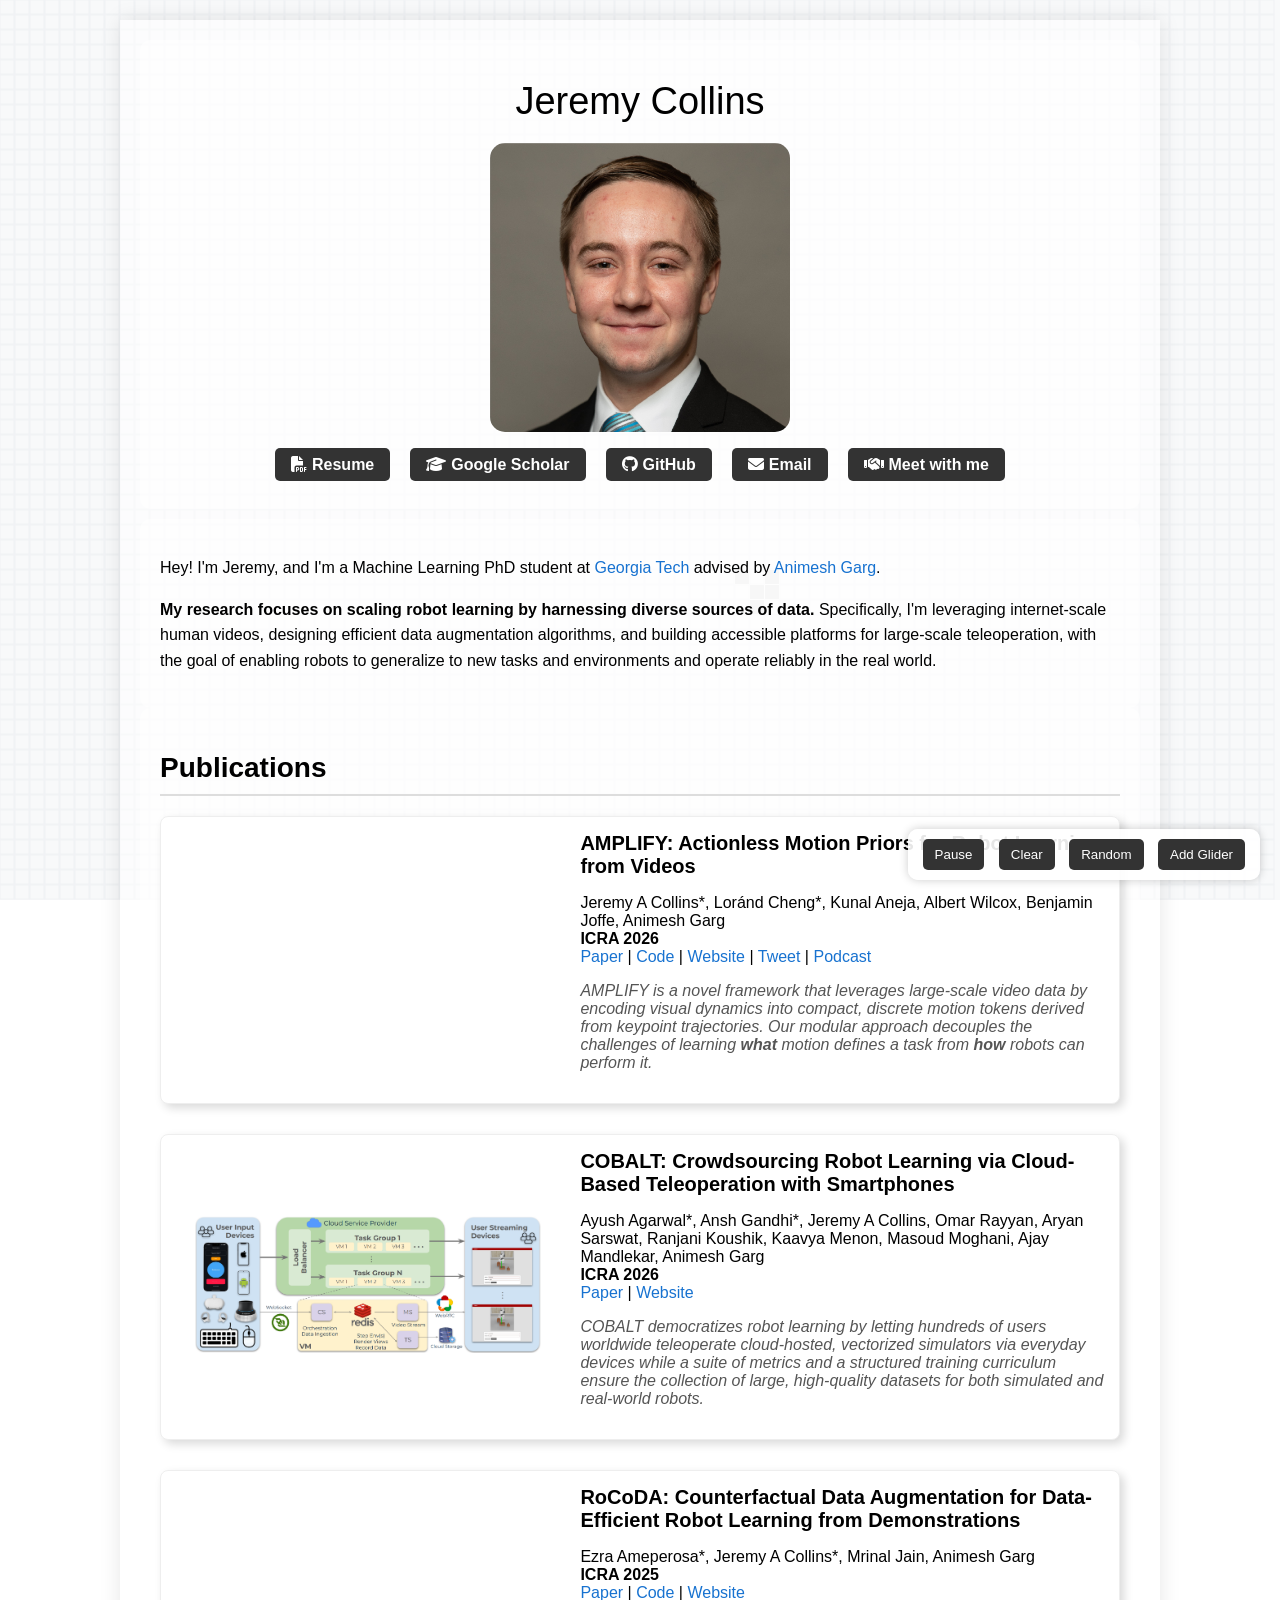
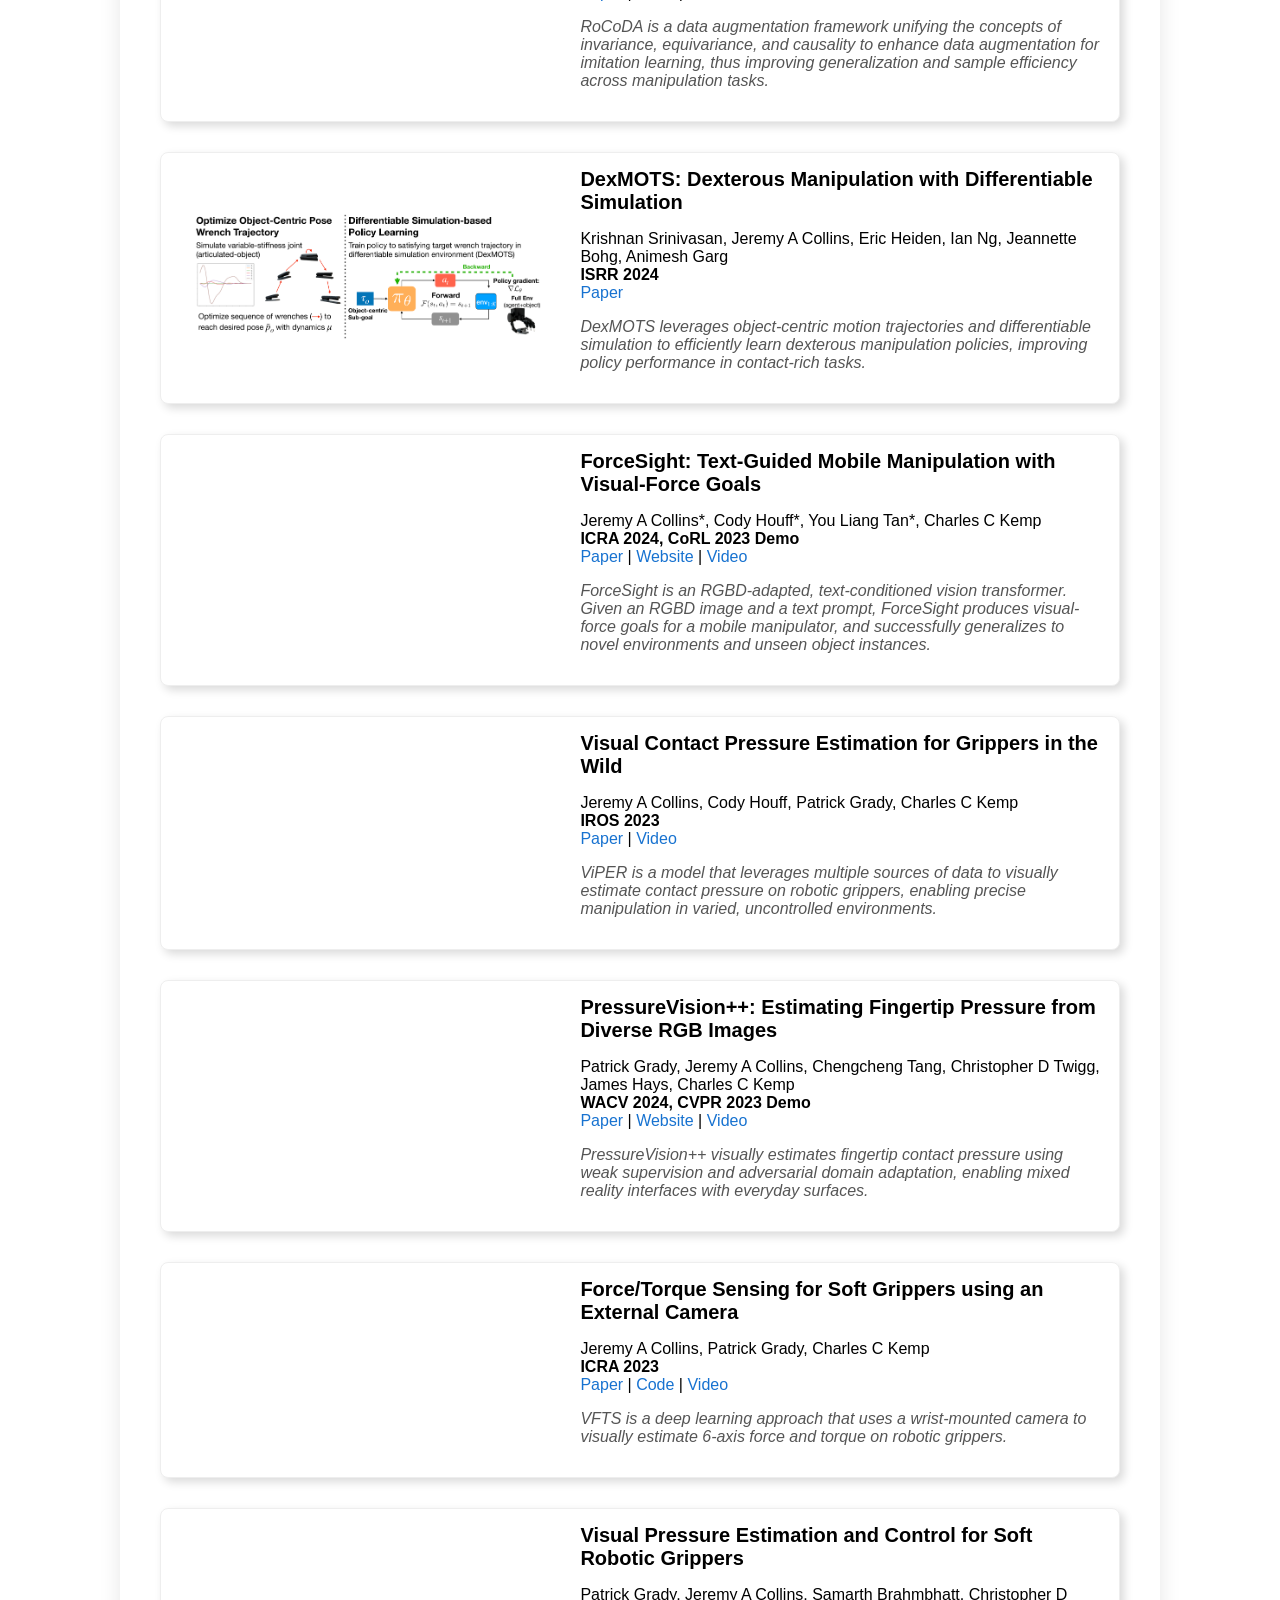
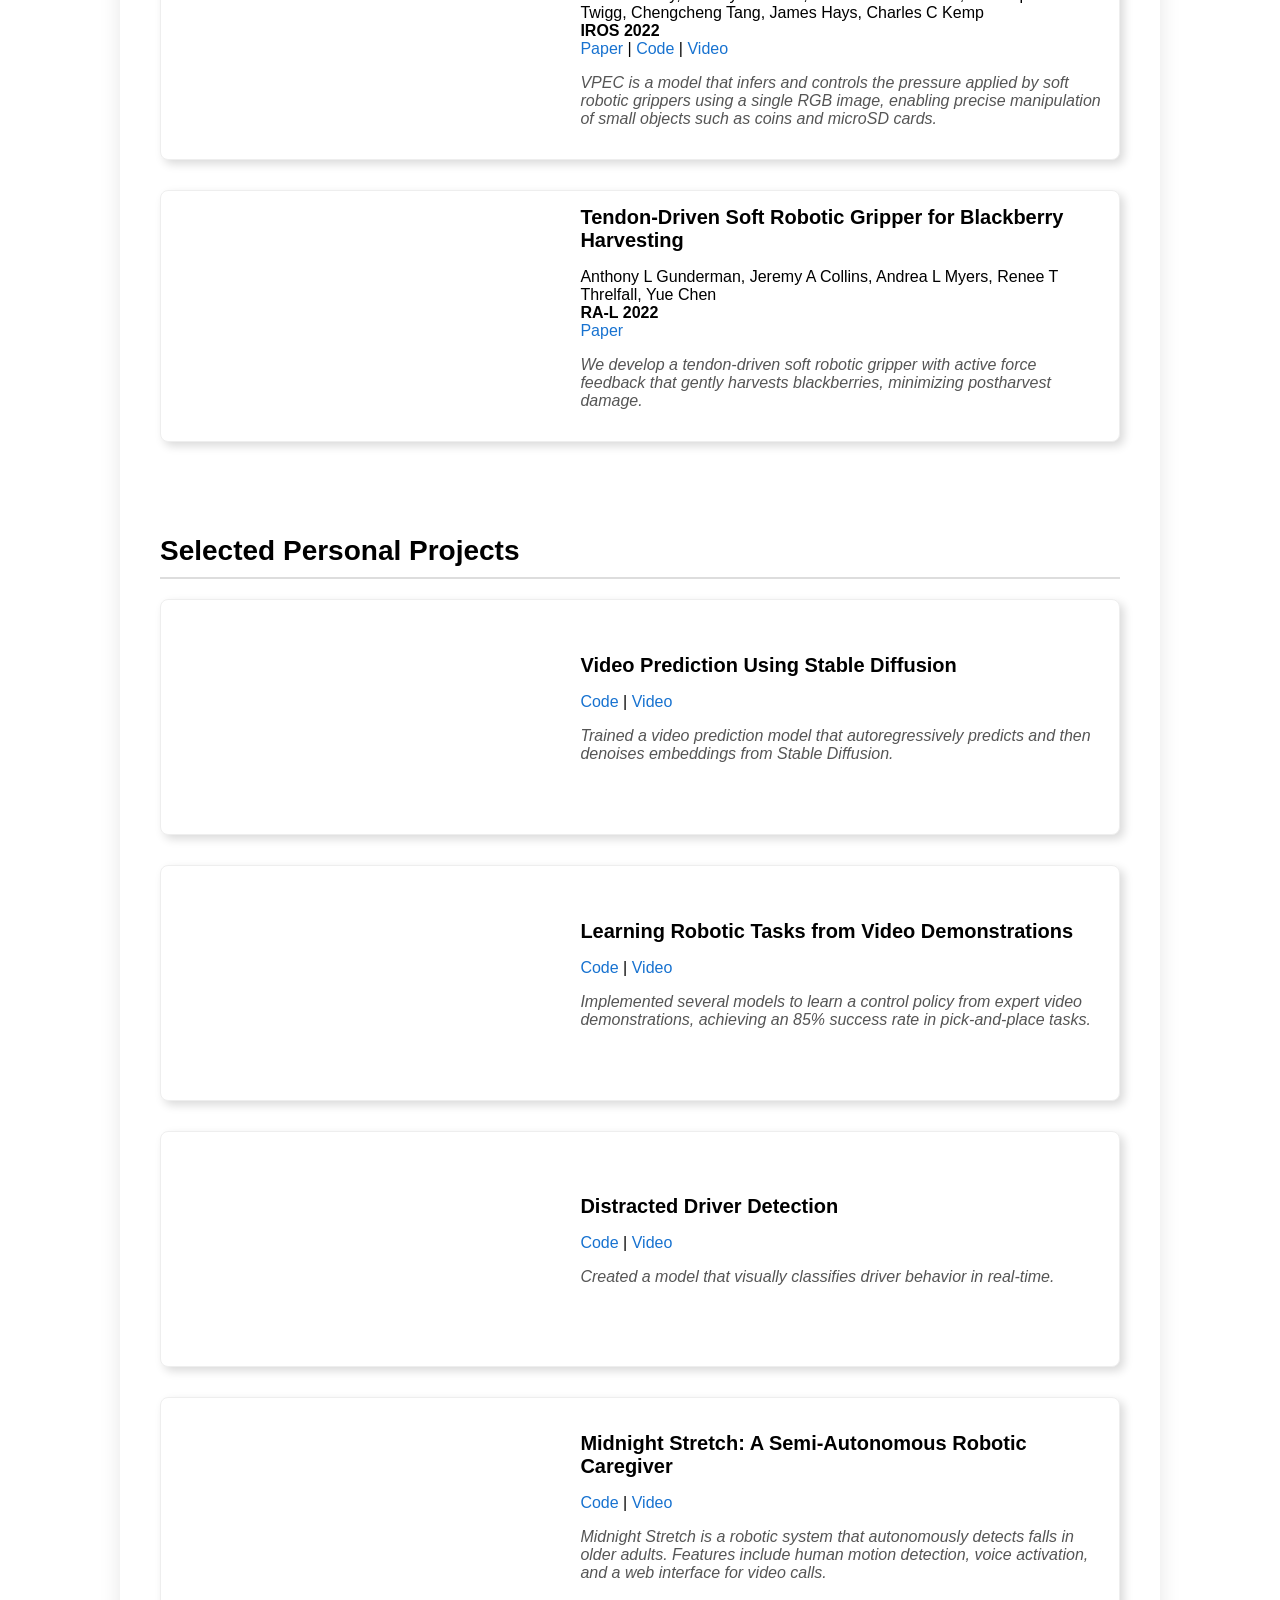
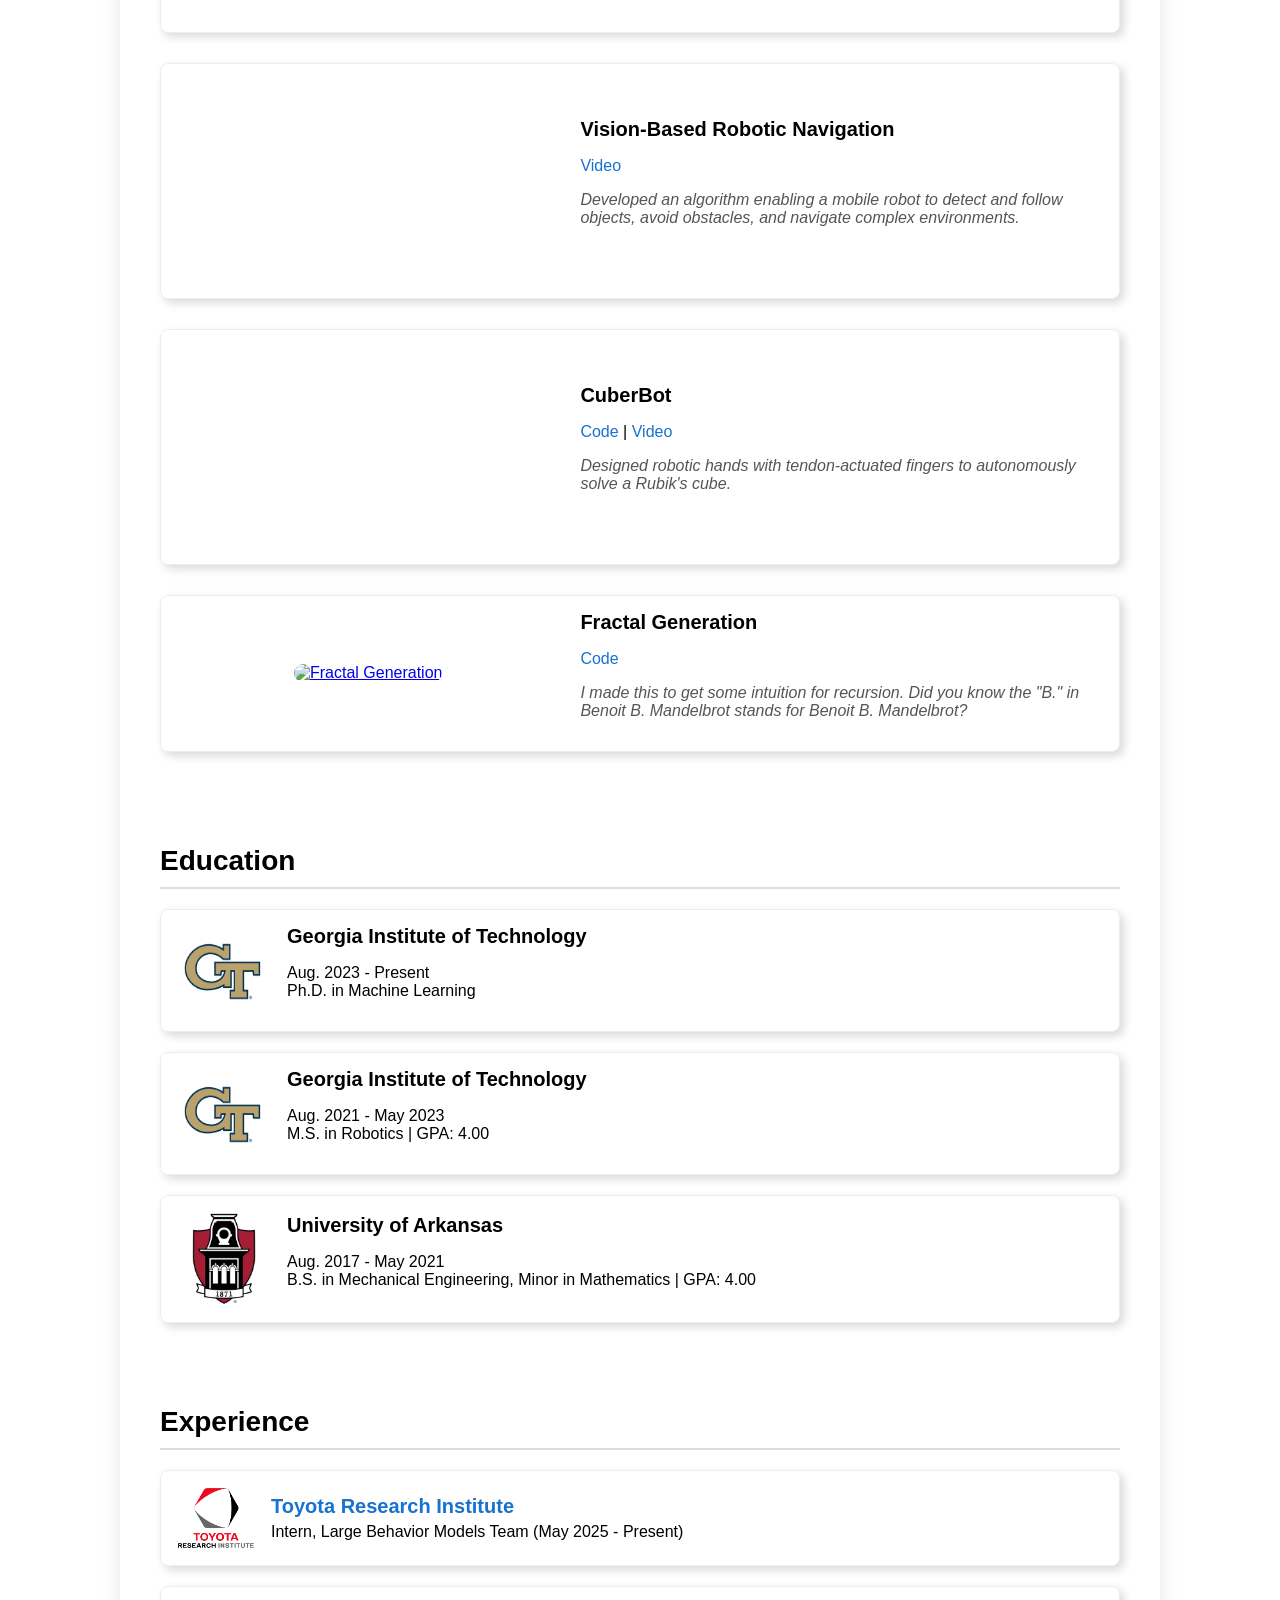
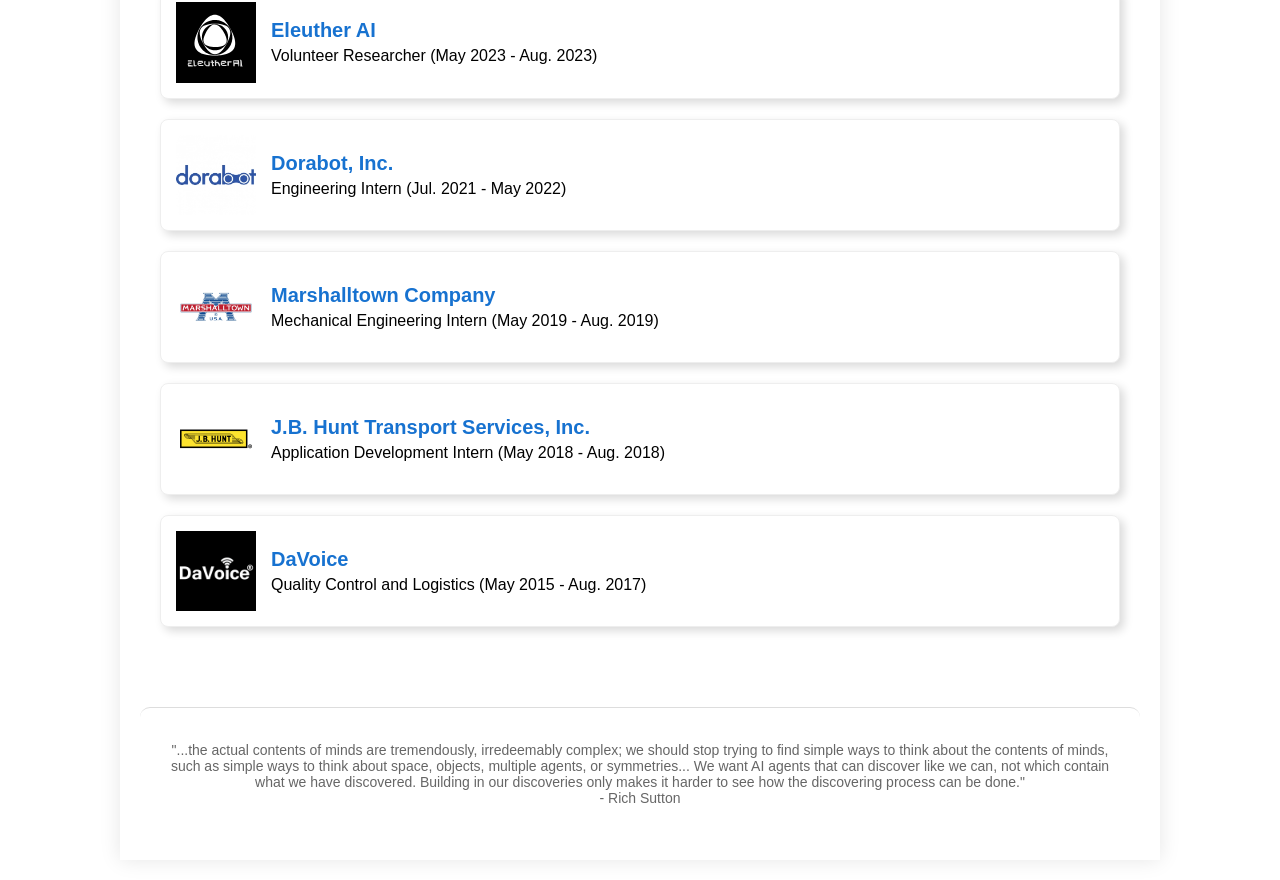
==== index.html @ eb76f3cf "update amplify and cobalt icra 2026 acceptance" ====
<!DOCTYPE html>
<html lang="en">
<head>
  <meta charset="UTF-8">
  <link rel="shortcut icon" href="images/icon.png">
  <title>Jeremy Collins</title>
  <meta name="viewport" content="width=device-width, initial-scale=1">
  <!-- Font Awesome for icons -->
  <link rel="stylesheet" href="https://cdnjs.cloudflare.com/ajax/libs/font-awesome/6.2.0/css/all.min.css" />
  <style>
    /* Global Styles */
    body {
      margin: 0;
      padding: 0;
      position: relative;
      font-family: 'Titillium Web', Verdana, Helvetica, sans-serif;
      overflow-x: hidden;
      background-color: #fff;
    }
    
    /* Game of Life Background Styles */
    #game-canvas {
      position: fixed;
      top: 0;
      left: 0;
      width: 100%;
      height: 100%;
      z-index: 0;
      background-color: #f8f9fa;
    }
    
    /* Content Wrapper */
    .wrapper {
      max-width: 1000px;
      width: 90%;
      margin: 0 auto;
      padding: 20px;
      background-color: rgba(255, 255, 255, 0.5);
      box-shadow: 0 0 20px rgba(0, 0, 0, 0.1);
      position: relative;
      z-index: 1;
      margin-top: 20px;
      margin-bottom: 20px;
    }
    
    /* Header & Navigation */
    header {
      text-align: center;
      margin-bottom: 10px;
      background-color: rgba(255, 255, 255, 0.5);
      padding: 15px;
      border-radius: 10px;
    }
    header h1 {
      font-size: 38px;
      font-weight: 400;
      margin-bottom: 20px;
    }
    .nav-links {
      list-style: none;
      padding: 0;
      margin: 20px 0;
      display: flex;
      justify-content: center;
      gap: 20px;
      flex-wrap: wrap;
    }
    .nav-links li {
      display: inline;
    }
    .nav-links a {
      color: #fff;
      background-color: #333333;
      text-decoration: none;
      font-weight: 600;
      padding: 8px 16px;
      border-radius: 5px;
      transition: background-color 0.3s ease;
    }
    .nav-links a:hover {
      background-color: #000;
    }
    .icon {
      margin-right: 5px;
    }
    
    /* Accent Link Styling for Paper & Website Links */
    .link-accent {
      text-decoration: none;
      color: #1772d0;
      transition: color 0.3s ease;
    }
    .link-accent:hover {
      color: #f09228;
    }
    
    /* Main Content Sections */
    main section {
      margin-bottom: 0px;
      background-color: rgba(255, 255, 255, 0.5);
      padding: 20px;
      border-radius: 10px;
    }
    main section h2 {
      font-size: 28px;
      font-weight: 600;
      margin-bottom: 20px;
      border-bottom: 2px solid #ddd;
      padding-bottom: 10px;
    }
    
    /* About Section */
    #about p {
      line-height: 1.6;
      margin-bottom: 15px;
    }
    
    /* Publication & Project Cards */
    .publication,
    .project {
      display: flex;
      flex-wrap: wrap;
      align-items: center;
      margin-bottom: 30px;
      padding: 15px;
      border: 1px solid #eee;
      border-radius: 8px;
      box-shadow: 4px 4px 10px rgba(0, 0, 0, 0.15);
      background-color: #fff;
    }
    .publication .media,
    .project .media {
      flex: 1 1 40%;
      margin-right: 20px;
      text-align: center;
    }
    .pub-details,
    .proj-details {
      flex: 1 1 55%;
    }
    .publication h3,
    .project h3 {
      font-size: 20px;
      margin: 0 0 10px 0;
    }
    .publication-description,
    .project-description {
      font-style: italic;
      color: #555;
      margin-top: 10px;
    }
    .img-rounded {
      border-radius: 15px;
      max-width: 100%;
      height: auto;
    }
    
    /* Education Cards */
    .education-card {
      display: flex;
      align-items: center;
      margin-bottom: 20px;
      padding: 15px;
      border: 1px solid #eee;
      border-radius: 8px;
      box-shadow: 4px 4px 10px rgba(0, 0, 0, 0.15);
      background-color: #fff;
    }
    .education-card img {
      margin-right: 15px;
    }
    .edu-details h3 {
      margin: 0 0 5px 0;
      font-size: 20px;
    }
    
    /* Experience Cards */
    .experience-card {
      display: flex;
      align-items: center;
      margin-bottom: 20px;
      padding: 15px;
      background-color: #ffffff;
      border: 1px solid #eee;
      border-radius: 8px;
      box-shadow: 4px 4px 10px rgba(0, 0, 0, 0.15);
    }
    .experience-logo {
      width: 80px;
      margin-right: 15px;
    }
    .exp-details h3 {
      margin: 0;
      font-size: 20px;
    }
    .exp-details p {
      margin: 5px 0 0 0;
    }
    
    /* Game controls */
    .game-controls {
      position: fixed;
      bottom: 20px;
      right: 20px;
      z-index: 100;
      background-color: rgba(255, 255, 255, 0.9);
      padding: 10px;
      border-radius: 10px;
      box-shadow: 0 0 10px rgba(0, 0, 0, 0.2);
    }
    
    .game-controls button {
      margin: 0 5px;
      padding: 8px 12px;
      background-color: #333;
      color: white;
      border: none;
      border-radius: 5px;
      cursor: pointer;
      transition: background-color 0.3s;
    }
    
    .game-controls button:hover {
      background-color: #555;
    }
    
    /* Footer */
    footer {
      text-align: center;
      font-size: 14px;
      color: #666;
      margin-top: 40px;
      padding: 20px;
      border-top: 1px solid #ddd;
      background-color: rgba(255, 255, 255, 0.9);
      border-radius: 10px;
    }
    
    /* Responsive adjustments */
    @media (max-width: 768px) {
      .publication, .project {
        flex-direction: column;
      }
      .publication .media, .project .media {
        margin-right: 0;
        margin-bottom: 15px;
      }
      .game-controls {
        bottom: 10px;
        right: 10px;
        padding: 5px;
      }
      .game-controls button {
        padding: 5px 8px;
        font-size: 12px;
      }
    }
  </style>
</head>
<body>
  <canvas id="game-canvas"></canvas>
  
  <div class="game-controls">
    <button id="play-pause">Pause</button>
    <button id="clear">Clear</button>
    <button id="random">Random</button>
    <button id="glider">Add Glider</button>
  </div>
  <div class="wrapper">
    <!-- Header Section -->
    <header>
      <h1>Jeremy Collins</h1>
      <img src="images/headshot.jpg" alt="Jeremy Collins" class="img-rounded" width="300" height="300">
      <nav>
        <ul class="nav-links">
          <li><a href="cv.pdf" target="_blank"><i class="fa-solid fa-file-pdf icon"></i>Resume</a></li>
          <li><a href="https://scholar.google.com/citations?user=uxsLx-0AAAAJ&hl=en" target="_blank"><i class="fa-solid fa-graduation-cap icon"></i>Google Scholar</a></li>
          <li><a href="https://github.com/jeremy-collins" target="_blank"><i class="fa-brands fa-github icon"></i>GitHub</a></li>
          <li><a href="mailto:jacollins1999@gmail.com"><i class="fa-solid fa-envelope icon"></i>Email</a></li>
          <li><a href="https://arrangr.com/jer" target="_blank"><i class="fa-solid fa-handshake icon"></i>Meet with me</a></li>
        </ul>
      </nav>
    </header>
    
    <!-- Main Content -->
    <main>
      <!-- About Section -->
      <section id="about">
        <p>
          Hey! I'm Jeremy, and I'm a Machine Learning PhD student at 
          <a class="link-accent" href="https://ml.gatech.edu/" target="_blank">Georgia Tech</a> advised by 
          <a class="link-accent" href="https://animesh.garg.tech/" target="_blank">Animesh Garg</a>.
        </p>
        <p>
          <strong>My research focuses on scaling robot learning by harnessing diverse sources of data.</strong> Specifically, I'm leveraging internet-scale human videos, designing efficient data augmentation algorithms, and building accessible platforms for large-scale teleoperation, with the goal of enabling robots to generalize to new tasks and environments and operate reliably in the real world.
        </p>
      </section>
      
      <!-- Publications Section -->
      <section id="publications">
        <h2>Publications</h2>
        <article class="publication">
          <div class="media">
            <a href="images/amplify_headliner.mp4" target="_blank">
              <video src="images/amplify_headliner.mp4" width="90%" autoplay muted loop></video>
            </a>
          </div>
          <div class="pub-details">
            <h3>AMPLIFY: Actionless Motion Priors for Robot Learning from Videos</h3>
            <p>
              Jeremy A Collins*, Loránd Cheng*, Kunal Aneja, Albert Wilcox, Benjamin Joffe, Animesh Garg<br>
              <strong>ICRA 2026</strong><br>
              <a class="link-accent" href="https://arxiv.org/abs/2506.14198" target="_blank">Paper</a> |
              <a class="link-accent" href="https://github.com/pairlab/AMPLIFY" target="_blank">Code</a> |
              <a class="link-accent" href="https://amplify-robotics.github.io/" target="_blank">Website</a> |
              <a class="link-accent" href="https://x.com/jerthesquare_/status/1935838737948356907?s=20" target="_blank">Tweet</a> |
              <a class="link-accent" href="https://youtu.be/bB_Y9yWE_2g?si=dACZ-oyaFkfK4Xc0" target="_blank">Podcast</a>
            </p>
            <p class="publication-description">AMPLIFY is a novel framework that leverages large-scale video data by encoding visual dynamics into compact, discrete motion tokens derived from keypoint trajectories. Our modular approach decouples the challenges of learning <strong>what</strong> motion defines a task from <strong>how</strong> robots can perform it.</p>
          </div>
        </article>
        <article class="publication">
            <div class="media">
              <!-- <a href="images/cobalt_sys_arch.png" target="images/cobalt_sys_arch.png"> -->
                <img src="images/cobalt_sys_arch.png" alt="COBALT" width="90%">
                <!-- <video src="images/amplify_headliner.mp4" width="90%" autoplay muted loop></video> -->
              </a>
            </div>
            <div class="pub-details">
              <h3>COBALT: Crowdsourcing Robot Learning via Cloud-Based Teleoperation with Smartphones</h3>
              <p>
                Ayush Agarwal*, Ansh Gandhi*, Jeremy A Collins, Omar Rayyan, Aryan Sarswat, Ranjani Koushik, Kaavya Menon, Masoud Moghani, Ajay Mandlekar, Animesh Garg<br>
                <strong>ICRA 2026</strong><br>
                <a class="link-accent" href="https://www.dropbox.com/scl/fi/lb8ohy5oje6cj7lv6suam/Distributed_Teleop_CoRL_2025.pdf?rlkey=3qaeqcczflvr62k4iyv6wmgsx&st=ut1xeup7&dl=0" target="_blank">Paper</a> |
                <a class="link-accent" href="https://cobalt-teleop.github.io/" target="_blank">Website</a>
              </p>
              <p class="publication-description">COBALT democratizes robot learning by letting hundreds of users worldwide teleoperate cloud‐hosted, vectorized simulators via everyday devices while a suite of metrics and a structured training curriculum ensure the collection of large, high-quality datasets for both simulated and real-world robots.</p>
            </div>
          </article>
        <article class="publication">
          <div class="media">
            <a href="images/causal_data_augmentation.mp4" target="_blank">
              <video src="images/causal_data_augmentation.mp4" width="90%" autoplay muted loop></video>
            </a>
          </div>
          <div class="pub-details">
            <h3>RoCoDA: Counterfactual Data Augmentation for Data-Efficient Robot Learning from Demonstrations</h3>
            <p>
              Ezra Ameperosa*, Jeremy A Collins*, Mrinal Jain, Animesh Garg<br>
              <strong>ICRA 2025</strong><br>
              <a class="link-accent" href="https://arxiv.org/abs/2411.16959" target="_blank">Paper</a> |
                <a class="link-accent" href="https://pypi.org/project/rocoda/" target="_blank">Code</a> |
              <a class="link-accent" href="https://rocoda.github.io/" target="_blank">Website</a>
            </p>
            <p class="publication-description">RoCoDA is a data augmentation framework unifying the concepts of invariance, equivariance, and causality to enhance data augmentation for imitation learning, thus improving generalization and sample efficiency across manipulation tasks.</p>
          </div>
        </article>
        <article class="publication">
          <div class="media">
            <a href="images/dexmots.png" target="_blank">
              <img src="images/dexmots.png" alt="DexMOTS" class="img-rounded" width="90%">
            </a>
          </div>
          <div class="pub-details">
            <h3>DexMOTS: Dexterous Manipulation with Differentiable Simulation</h3>
            <p>
              Krishnan Srinivasan, Jeremy A Collins, Eric Heiden, Ian Ng, Jeannette Bohg, Animesh Garg<br>
              <strong>ISRR 2024</strong><br>
              <a class="link-accent" href="https://www.dropbox.com/scl/fi/ndigild3mjfjo3snvdezs/Warp_Benchmarks_ISRR_.pdf?rlkey=se1e0darflulkoa26lrkrlaoh&st=7ew4opp8&dl=0" target="_blank">Paper</a>
            </p>
            <p class="publication-description">DexMOTS leverages object-centric motion trajectories and differentiable simulation to efficiently learn dexterous manipulation policies, improving policy performance in contact-rich tasks.</p>
          </div>
        </article>
        <article class="publication">
          <div class="media">
            <a href="images/forcesight_tasks_cropped.mp4" target="_blank">
              <video src="images/forcesight_tasks_cropped.mp4" width="90%" autoplay muted loop></video>
            </a>
          </div>
          <div class="pub-details">
            <h3>ForceSight: Text-Guided Mobile Manipulation with Visual-Force Goals</h3>
            <p>
              Jeremy A Collins*, Cody Houff*, You Liang Tan*, Charles C Kemp<br>
              <strong>ICRA 2024, CoRL 2023 Demo</strong><br>
              <a class="link-accent" href="https://arxiv.org/abs/2309.12312" target="_blank">Paper</a> |
              <a class="link-accent" href="https://force-sight.github.io/" target="_blank">Website</a> |
              <a class="link-accent" href="https://youtu.be/TKCg90tnMgI" target="_blank">Video</a>
            </p>
            <p class="publication-description">ForceSight is an RGBD-adapted, text-conditioned vision transformer. Given an RGBD image and a text prompt, ForceSight produces visual-force goals for a mobile manipulator, and successfully generalizes to novel environments and unseen object instances.</p>
          </div>
        </article>
        <article class="publication">
          <div class="media">
            <a href="images/viper.mp4" target="_blank">
              <video src="images/viper.mp4" width="90%" autoplay muted loop></video>
            </a>
          </div>
          <div class="pub-details">
            <h3>Visual Contact Pressure Estimation for Grippers in the Wild</h3>
            <p>
              Jeremy A Collins, Cody Houff, Patrick Grady, Charles C Kemp<br>
              <strong>IROS 2023</strong><br>
              <a class="link-accent" href="https://arxiv.org/abs/2303.07344" target="_blank">Paper</a> |
              <a class="link-accent" href="https://youtu.be/z5Rttv1oZJA" target="_blank">Video</a>
            </p>
            <p class="publication-description">ViPER is a model that leverages multiple sources of data to visually estimate contact pressure on robotic grippers, enabling precise manipulation in varied, uncontrolled environments.</p>
          </div>
        </article>
        <article class="publication">
          <div class="media">
            <a href="images/pressurevision++.mp4" target="_blank">
              <video src="images/pressurevision++.mp4" width="90%" autoplay muted loop></video>
            </a>
          </div>
          <div class="pub-details">
            <h3>PressureVision++: Estimating Fingertip Pressure from Diverse RGB Images</h3>
            <p>
              Patrick Grady, Jeremy A Collins, Chengcheng Tang, Christopher D Twigg, James Hays, Charles C Kemp<br>
              <strong>WACV 2024, CVPR 2023 Demo</strong><br>
              <a class="link-accent" href="https://arxiv.org/abs/2301.02310" target="_blank">Paper</a> |
              <a class="link-accent" href="https://pressurevision.github.io/" target="_blank">Website</a> |
              <a class="link-accent" href="https://www.youtube.com/watch?v=MPHPIWfp7Bg" target="_blank">Video</a>
            </p>
            <p class="publication-description">PressureVision++ visually estimates fingertip contact pressure using weak supervision and adversarial domain adaptation, enabling mixed reality interfaces with everyday surfaces.</p>
          </div>
        </article>
        <article class="publication">
          <div class="media">
            <a href="images/vfts.mp4" target="_blank">
              <video src="images/vfts.mp4" width="90%" autoplay muted loop></video>
            </a>
          </div>
          <div class="pub-details">
            <h3>Force/Torque Sensing for Soft Grippers using an External Camera</h3>
            <p>
              Jeremy A Collins, Patrick Grady, Charles C Kemp<br>
              <strong>ICRA 2023</strong><br>
              <a class="link-accent" href="https://arxiv.org/abs/2210.00051" target="_blank">Paper</a> |
              <a class="link-accent" href="https://github.com/Healthcare-Robotics/visual-force-torque" target="_blank">Code</a> |
              <a class="link-accent" href="https://youtu.be/x0V3p6EUj1s" target="_blank">Video</a>
            </p>
            <p class="publication-description">VFTS is a deep learning approach that uses a wrist-mounted camera to visually estimate 6-axis force and torque on robotic grippers.</p>
          </div>
        </article>
        <article class="publication">
          <div class="media">
            <a href="images/vpec.mp4" target="_blank">
              <video src="images/vpec.mp4" width="90%" autoplay muted loop></video>
            </a>
          </div>
          <div class="pub-details">
            <h3>Visual Pressure Estimation and Control for Soft Robotic Grippers</h3>
            <p>
              Patrick Grady, Jeremy A Collins, Samarth Brahmbhatt, Christopher D Twigg, Chengcheng Tang, James Hays, Charles C Kemp<br>
              <strong>IROS 2022</strong><br>
              <a class="link-accent" href="https://arxiv.org/abs/2204.07268" target="_blank">Paper</a> |
              <a class="link-accent" href="https://github.com/Healthcare-Robotics/VPEC" target="_blank">Code</a> |
              <a class="link-accent" href="https://youtu.be/Zq95PLdSy2M" target="_blank">Video</a>
            </p>
            <p class="publication-description">VPEC is a model that infers and controls the pressure applied by soft robotic grippers using a single RGB image, enabling precise manipulation of small objects such as coins and microSD cards.</p>
          </div>
        </article>
        <article class="publication">
          <div class="media">
            <a href="images/berrygripper.mp4" target="_blank">
              <video src="images/berrygripper.mp4" width="90%" autoplay muted loop></video>
            </a>
          </div>
          <div class="pub-details">
            <h3>Tendon-Driven Soft Robotic Gripper for Blackberry Harvesting</h3>
            <p>
              Anthony L Gunderman, Jeremy A Collins, Andrea L Myers, Renee T Threlfall, Yue Chen<br>
              <strong>RA-L 2022</strong><br>
              <a class="link-accent" href="https://ieeexplore.ieee.org/stamp/stamp.jsp?arnumber=9684953&tag=1" target="_blank">Paper</a>
            </p>
            <p class="publication-description">We develop a tendon-driven soft robotic gripper with active force feedback that gently harvests blackberries, minimizing postharvest damage.</p>
          </div>
        </article>
      </section>
      
      <!-- Projects Section -->
      <section id="projects">
        <h2>Selected Personal Projects</h2>
        <!-- Project 1 -->
        <article class="project">
          <div class="media">
            <iframe width="100%" height="200" src="https://www.youtube.com/embed/vNO1lKaUIAo" frameborder="0" allow="accelerometer; autoplay; clipboard-write; encrypted-media; gyroscope; picture-in-picture" allowfullscreen></iframe>
          </div>
          <div class="proj-details">
            <h3>Video Prediction Using Stable Diffusion</h3>
            <p>
              <a class="link-accent" href="https://github.com/jeremy-collins/sd-video-gen" target="_blank">Code</a> |
              <a class="link-accent" href="https://www.youtube.com/watch?v=vNO1lKaUIAo" target="_blank">Video</a>
            </p>
            <p class="project-description">Trained a video prediction model that autoregressively predicts and then denoises embeddings from Stable Diffusion.</p>
          </div>
        </article>
        <!-- Project 2 -->
        <article class="project">
          <div class="media">
            <iframe width="100%" height="200" src="https://www.youtube.com/embed/KbrXWbp9Awc" frameborder="0" allow="accelerometer; autoplay; clipboard-write; encrypted-media; gyroscope; picture-in-picture" allowfullscreen></iframe>
          </div>
          <div class="proj-details">
            <h3>Learning Robotic Tasks from Video Demonstrations</h3>
            <p>
              <a class="link-accent" href="https://github.com/jeremy-collins/vroom" target="_blank">Code</a> |
              <a class="link-accent" href="https://youtu.be/KbrXWbp9Awc" target="_blank">Video</a>
            </p>
            <p class="project-description">Implemented several models to learn a control policy from expert video demonstrations, achieving an 85% success rate in pick-and-place tasks.</p>
          </div>
        </article>
        <!-- Project 3 -->
        <article class="project">
          <div class="media">
            <iframe width="100%" height="200" src="https://www.youtube.com/embed/pGFJq_m8jy4" frameborder="0" allow="accelerometer; autoplay; clipboard-write; encrypted-media; gyroscope; picture-in-picture" allowfullscreen></iframe>
          </div>
          <div class="proj-details">
            <h3>Distracted Driver Detection</h3>
            <p>
              <a class="link-accent" href="https://github.com/jeremy-collins/distracted_driver_detection" target="_blank">Code</a> |
              <a class="link-accent" href="https://youtu.be/pGFJq_m8jy4" target="_blank">Video</a>
            </p>
            <p class="project-description">Created a model that visually classifies driver behavior in real-time.</p>
          </div>
        </article>
        <!-- Project 4 -->
        <article class="project">
          <div class="media">
            <iframe width="100%" height="200" src="https://www.youtube.com/embed/yqKOwHO42N4" frameborder="0" allow="accelerometer; autoplay; clipboard-write; encrypted-media; gyroscope; picture-in-picture" allowfullscreen></iframe>
          </div>
          <div class="proj-details">
            <h3>Midnight Stretch: A Semi-Autonomous Robotic Caregiver</h3>
            <p>
              <a class="link-accent" href="http://github.com/jeremy-collins/midnight_stretch" target="_blank">Code</a> |
              <a class="link-accent" href="https://www.youtube.com/watch?v=yqKOwHO42N4" target="_blank">Video</a>
            </p>
            <p class="project-description">Midnight Stretch is a robotic system that autonomously detects falls in older adults. Features include human motion detection, voice activation, and a web interface for video calls.</p>
          </div>
        </article>
        <!-- Project 5 -->
        <article class="project">
          <div class="media">
            <iframe width="100%" height="200" src="https://www.youtube.com/embed/ootf95ItPhk" frameborder="0" allow="accelerometer; autoplay; clipboard-write; encrypted-media; gyroscope; picture-in-picture" allowfullscreen></iframe>
          </div>
          <div class="proj-details">
            <h3>Vision-Based Robotic Navigation</h3>
            <p>
              <a class="link-accent" href="https://youtu.be/ootf95ItPhk" target="_blank">Video</a>
            </p>
            <p class="project-description">Developed an algorithm enabling a mobile robot to detect and follow objects, avoid obstacles, and navigate complex environments.</p>
          </div>
        </article>
        <!-- Project 6 -->
        <article class="project">
          <div class="media">
            <iframe width="100%" height="200" src="https://www.youtube.com/embed/KdxoiUJjvdk" frameborder="0" allow="accelerometer; autoplay; clipboard-write; encrypted-media; gyroscope; picture-in-picture" allowfullscreen></iframe>
          </div>
          <div class="proj-details">
            <h3>CuberBot</h3>
            <p>
              <a class="link-accent" href="https://github.com/jeremy-collins/CuberBot" target="_blank">Code</a> |
              <a class="link-accent" href="https://youtu.be/KdxoiUJjvdk" target="_blank">Video</a>
            </p>
            <p class="project-description">Designed robotic hands with tendon-actuated fingers to autonomously solve a Rubik's cube.</p>
          </div>
        </article>
        <!-- Project 7 -->
        <article class="project">
          <div class="media">
            <a href="images/fractal_gif.gif" target="_blank">
              <img src="images/fractal_gif.gif" alt="Fractal Generation" class="img-rounded" width="100%">
            </a>
          </div>
          <div class="proj-details">
            <h3>Fractal Generation</h3>
            <p>
              <a class="link-accent" href="https://github.com/jeremy-collins/fractal_generation" target="_blank">Code</a>
            </p>
            <p class="project-description">I made this to get some intuition for recursion. Did you know the "B." in Benoit B. Mandelbrot stands for Benoit B. Mandelbrot?</p>
          </div>
        </article>
      </section>
      
      <!-- Education Section -->
      <section id="education">
        <h2>Education</h2>
        <article class="education-card">
          <img src="images/gt_logo.png" alt="Georgia Tech" width="96" height="72">
          <div class="edu-details">
            <h3>Georgia Institute of Technology</h3>
            <p>Aug. 2023 - Present<br>Ph.D. in Machine Learning</p>
          </div>
        </article>
        <article class="education-card">
          <img src="images/gt_logo.png" alt="Georgia Tech" width="96" height="72">
          <div class="edu-details">
            <h3>Georgia Institute of Technology</h3>
            <p>Aug. 2021 - May 2023<br>M.S. in Robotics | GPA: 4.00</p>
          </div>
        </article>
        <article class="education-card">
          <img src="images/uark_logo.jpg" alt="University of Arkansas" width="96" height="96">
          <div class="edu-details">
            <h3>University of Arkansas</h3>
            <p>Aug. 2017 - May 2021<br>B.S. in Mechanical Engineering, Minor in Mathematics | GPA: 4.00</p>
          </div>
        </article>
      </section>
      
      <!-- Experience Section -->
      <section id="experience">
        <h2>Experience</h2>
        <article class="experience-card">
          <img src="images/tri_logo.png" alt="Toyota Research Institute" class="experience-logo">
          <div class="exp-details">
            <h3><a class="link-accent" href="https://www.tri.global/our-work/robotics" target="_blank">Toyota Research Institute</a></h3>
            <p>Intern, Large Behavior Models Team (May 2025 - Present)</p>
          </div>
        </article>
        <article class="experience-card">
          <img src="images/eleuther_ai_logo.svg" alt="Eleuther AI" class="experience-logo">
          <div class="exp-details">
            <h3><a class="link-accent" href="https://www.eleuther.ai/" target="_blank">Eleuther AI</a></h3>
            <p>Volunteer Researcher (May 2023 - Aug. 2023)</p>
          </div>
        </article>
        <article class="experience-card">
          <img src="images/dorabot_logo.jpg" alt="Dorabot, Inc." class="experience-logo">
          <div class="exp-details">
            <h3><a class="link-accent" href="https://www.dorabot.com" target="_blank">Dorabot, Inc.</a></h3>
            <p>Engineering Intern (Jul. 2021 - May 2022)</p>
          </div>
        </article>
        <article class="experience-card">
          <img src="images/marshalltown_logo.jpg" alt="Marshalltown Company" class="experience-logo">
          <div class="exp-details">
            <h3><a class="link-accent" href="https://www.marshalltown.com/" target="_blank">Marshalltown Company</a></h3>
            <p>Mechanical Engineering Intern (May 2019 - Aug. 2019)</p>
          </div>
        </article>
        <article class="experience-card">
          <img src="images/jbhunt_logo.png" alt="J.B. Hunt Transport Services, Inc." class="experience-logo">
          <div class="exp-details">
            <h3><a class="link-accent" href="https://www.jbhunt.com" target="_blank">J.B. Hunt Transport Services, Inc.</a></h3>
            <p>Application Development Intern (May 2018 - Aug. 2018)</p>
          </div>
        </article>
        <article class="experience-card">
          <img src="images/davoice_logo.jpg" alt="DaVoice" class="experience-logo">
          <div class="exp-details">
            <h3><a class="link-accent" href="https://www.davoice.net/" target="_blank">DaVoice</a></h3>
            <p>Quality Control and Logistics (May 2015 - Aug. 2017)</p>
          </div>
        </article>
      </section>
    </main>
    
    <!-- Footer Section -->
    <footer>
      <p>"...the actual contents of minds are tremendously, irredeemably complex; we should stop trying to find simple ways to think about the contents of minds, such as simple ways to think about space, objects, multiple agents, or symmetries... We want AI agents that can discover like we can, not which contain what we have discovered. Building in our discoveries only makes it harder to see how the discovering process can be done."<br> - Rich Sutton</p>
    </footer>
    
  </div>
  <script>
    // Game of Life implementation
    document.addEventListener('DOMContentLoaded', function() {
      const canvas = document.getElementById('game-canvas');
      const ctx = canvas.getContext('2d');
      const playPauseButton = document.getElementById('play-pause');
      const clearButton = document.getElementById('clear');
      const randomButton = document.getElementById('random');
      const gliderButton = document.getElementById('glider');
      
      // Set canvas size to match the window
      function resizeCanvas() {
        canvas.width = window.innerWidth;
        canvas.height = window.innerHeight;
        
        // Use larger cells for better visibility
        cellSize = Math.max(15, Math.min(canvas.width, canvas.height) / 60);
        cols = Math.floor(canvas.width / cellSize);
        rows = Math.floor(canvas.height / cellSize);
        
        console.log(`Canvas: ${canvas.width}x${canvas.height}, Grid: ${cols}x${rows}, Cell size: ${cellSize}`);
        
        // Initialize grid if it's the first resize
        if (!grid) {
          grid = createGrid();
        } else {
          // Preserve the existing grid pattern as much as possible
          const oldGrid = grid;
          grid = createGrid();
          
          // Copy the old grid to the new one
          const minCols = Math.min(oldGrid[0].length, cols);
          const minRows = Math.min(oldGrid.length, rows);
          
          for (let i = 0; i < minRows; i++) {
            for (let j = 0; j < minCols; j++) {
              grid[i][j] = oldGrid[i][j];
            }
          }
        }
      }

      // Create a new grid
      function createGrid() {
        return Array(rows).fill().map(() => Array(cols).fill(0));
      }

      // Fill grid with random values
      function randomizeGrid() {
        for (let i = 0; i < rows; i++) {
          for (let j = 0; j < cols; j++) {
            grid[i][j] = Math.random() > 0.8 ? 1 : 0;
          }
        }
      }

      // initialize grid with a glider
      function initializeGlider() {
        grid = createGrid();
        // find a good position in the middle area
        const centerRow = Math.floor(rows / 2);
        const centerCol = Math.floor(cols / 2);
        // add a glider pattern
        grid[centerRow][centerCol+1] = 1;
        grid[centerRow+1][centerCol+2] = 1;
        grid[centerRow+2][centerCol] = 1;
        grid[centerRow+2][centerCol+1] = 1;
        grid[centerRow+2][centerCol+2] = 1;
      }
      
      // Clear the grid
      function clearGrid() {
        for (let i = 0; i < rows; i++) {
          for (let j = 0; j < cols; j++) {
            grid[i][j] = 0;
          }
        }
      }

      // Draw the grid
      function drawGrid() {
        ctx.clearRect(0, 0, canvas.width, canvas.height);
        
        for (let i = 0; i < rows; i++) {
          for (let j = 0; j < cols; j++) {
            const x = j * cellSize;
            const y = i * cellSize;
            
            if (grid[i][j] === 1) {
              // Alive cells are vibrant blue
            //   ctx.fillStyle = '#1772d0';
              ctx.fillStyle = '#DDDDDD';
              ctx.fillRect(x, y, cellSize - 1, cellSize - 1);
            } else {
              // Dead cells are very transparent
              ctx.fillStyle = 'rgba(248, 249, 250, 0.05)';
              ctx.fillRect(x, y, cellSize - 1, cellSize - 1);
              ctx.strokeStyle = 'rgba(233, 236, 239, 0.5)';
              ctx.strokeRect(x, y, cellSize - 1, cellSize - 1);
            }
          }
        }
      }

      // Update the grid according to Game of Life rules
      function updateGrid() {
        const nextGrid = createGrid();
        
        for (let i = 0; i < rows; i++) {
          for (let j = 0; j < cols; j++) {
            const state = grid[i][j];
            let neighbors = 0;
            
            // Count neighbors (including wrapping around edges)
            for (let di = -1; di <= 1; di++) {
              for (let dj = -1; dj <= 1; dj++) {
                if (di === 0 && dj === 0) continue;
                
                const ni = (i + di + rows) % rows;
                const nj = (j + dj + cols) % cols;
                
                neighbors += grid[ni][nj];
              }
            }
            
            // Apply Game of Life rules
            if (state === 0 && neighbors === 3) {
              nextGrid[i][j] = 1; // Birth
            } else if (state === 1 && (neighbors < 2 || neighbors > 3)) {
              nextGrid[i][j] = 0; // Death
            } else {
              nextGrid[i][j] = state; // Maintain state
            }
          }
        }
        
        grid = nextGrid;
      }

      // Game loop
        let frameCount = 0;
        const updateInterval = 3; // Higher number = slower updates

        function gameLoop() {
        frameCount++;

        // Only update grid occasionally
        if (isRunning && frameCount % updateInterval === 0) {
        updateGrid();
        }

        drawGrid();
        requestAnimationFrame(gameLoop);
        }

      // Convert mouse coordinates to grid cell
      function getCellFromMouse(clientX, clientY) {
        const rect = canvas.getBoundingClientRect();
        
        // Calculate the exact position relative to the canvas
        const scaleX = canvas.width / rect.width;
        const scaleY = canvas.height / rect.height;
        
        const mouseX = (clientX - rect.left) * scaleX;
        const mouseY = (clientY - rect.top) * scaleY;
        
        const col = Math.floor(mouseX / cellSize);
        const row = Math.floor(mouseY / cellSize);
        
        return { row, col };
      }
      
      // Function to add life at a specific cell and its surroundings
      function addLifeAt(row, col, size = 1) {
        for (let i = -size; i <= size; i++) {
          for (let j = -size; j <= size; j++) {
            const newRow = row + i;
            const newCol = col + j;
            
            // Check bounds
            if (newRow >= 0 && newRow < rows && newCol >= 0 && newCol < cols) {
              grid[newRow][newCol] = 1;  // Set to alive
            }
          }
        }
      }

      // Global mouse tracking for drawing regardless of what element is under the cursor
      let lastCell = { row: -1, col: -1 };
      let isMouseDown = false;
      
      // Track mouse down state globally
      document.addEventListener('mousedown', function(event) {
        isMouseDown = true;
        
        // Draw at the current location
        const { row, col } = getCellFromMouse(event.clientX, event.clientY);
        if (row >= 0 && row < rows && col >= 0 && col < cols) {
          addLifeAt(row, col);
          lastCell = { row, col };
        }
      });
      
      // Listen for mouse moves globally 
        document.addEventListener('mousemove', function(event) {
        // Only draw when mouse button is down (no hover activation)
        if (isMouseDown) {
            const { row, col } = getCellFromMouse(event.clientX, event.clientY);
            
            // Only add life if moving to a new cell
            if (row >= 0 && row < rows && col >= 0 && col < cols && 
                (lastCell.row !== row || lastCell.col !== col)) {
            
            // Add life with larger pattern when dragging
            addLifeAt(row, col, 1); // 3x3 pattern when dragging
            
            // Update last cell
            lastCell = { row, col };
            }
        }
        });
      
      // Stop drawing on mouse up globally
      document.addEventListener('mouseup', function() {
        isMouseDown = false;
      });

      // Control buttons
      playPauseButton.addEventListener('click', function() {
        isRunning = !isRunning;
        playPauseButton.textContent = isRunning ? 'Pause' : 'Play';
      });

      clearButton.addEventListener('click', clearGrid);

      randomButton.addEventListener('click', randomizeGrid);
      
      // Add a glider to the grid
      gliderButton.addEventListener('click', function() {
        // Find a good position in the middle area
        const centerRow = Math.floor(rows / 2);
        const centerCol = Math.floor(cols / 2);
        
        // Add a glider pattern
        // This creates a classic "glider" pattern that moves diagonally
        grid[centerRow][centerCol+1] = 1;
        grid[centerRow+1][centerCol+2] = 1;
        grid[centerRow+2][centerCol] = 1;
        grid[centerRow+2][centerCol+1] = 1;
        grid[centerRow+2][centerCol+2] = 1;
      });

      // Handle window resize
      window.addEventListener('resize', resizeCanvas);

      // Initialize variables
      let cellSize = 15;  // Larger default cell size
      let cols, rows;
      let grid;
      let isRunning = true;
      
      // Start the game
      resizeCanvas();
    //   randomizeGrid();
      initializeGlider();
      gameLoop();
    });
  </script>
</body>
</html>
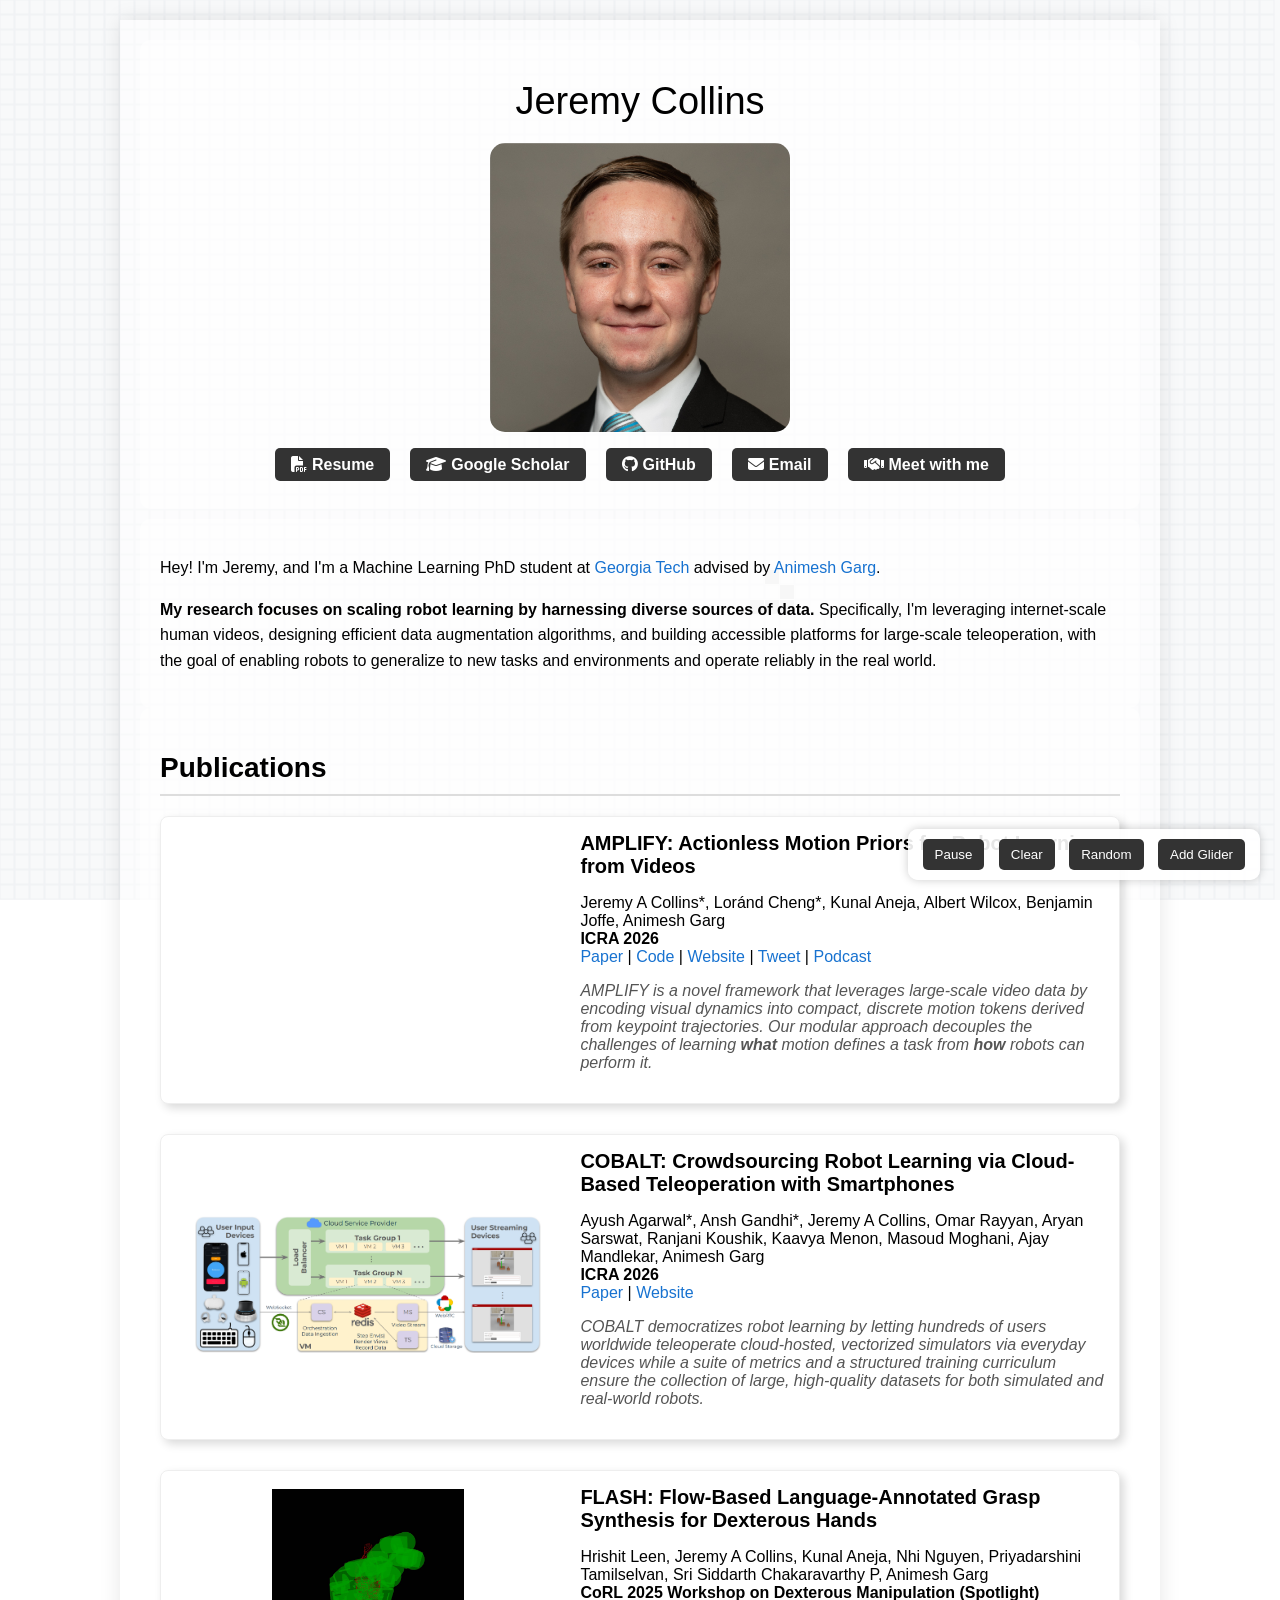
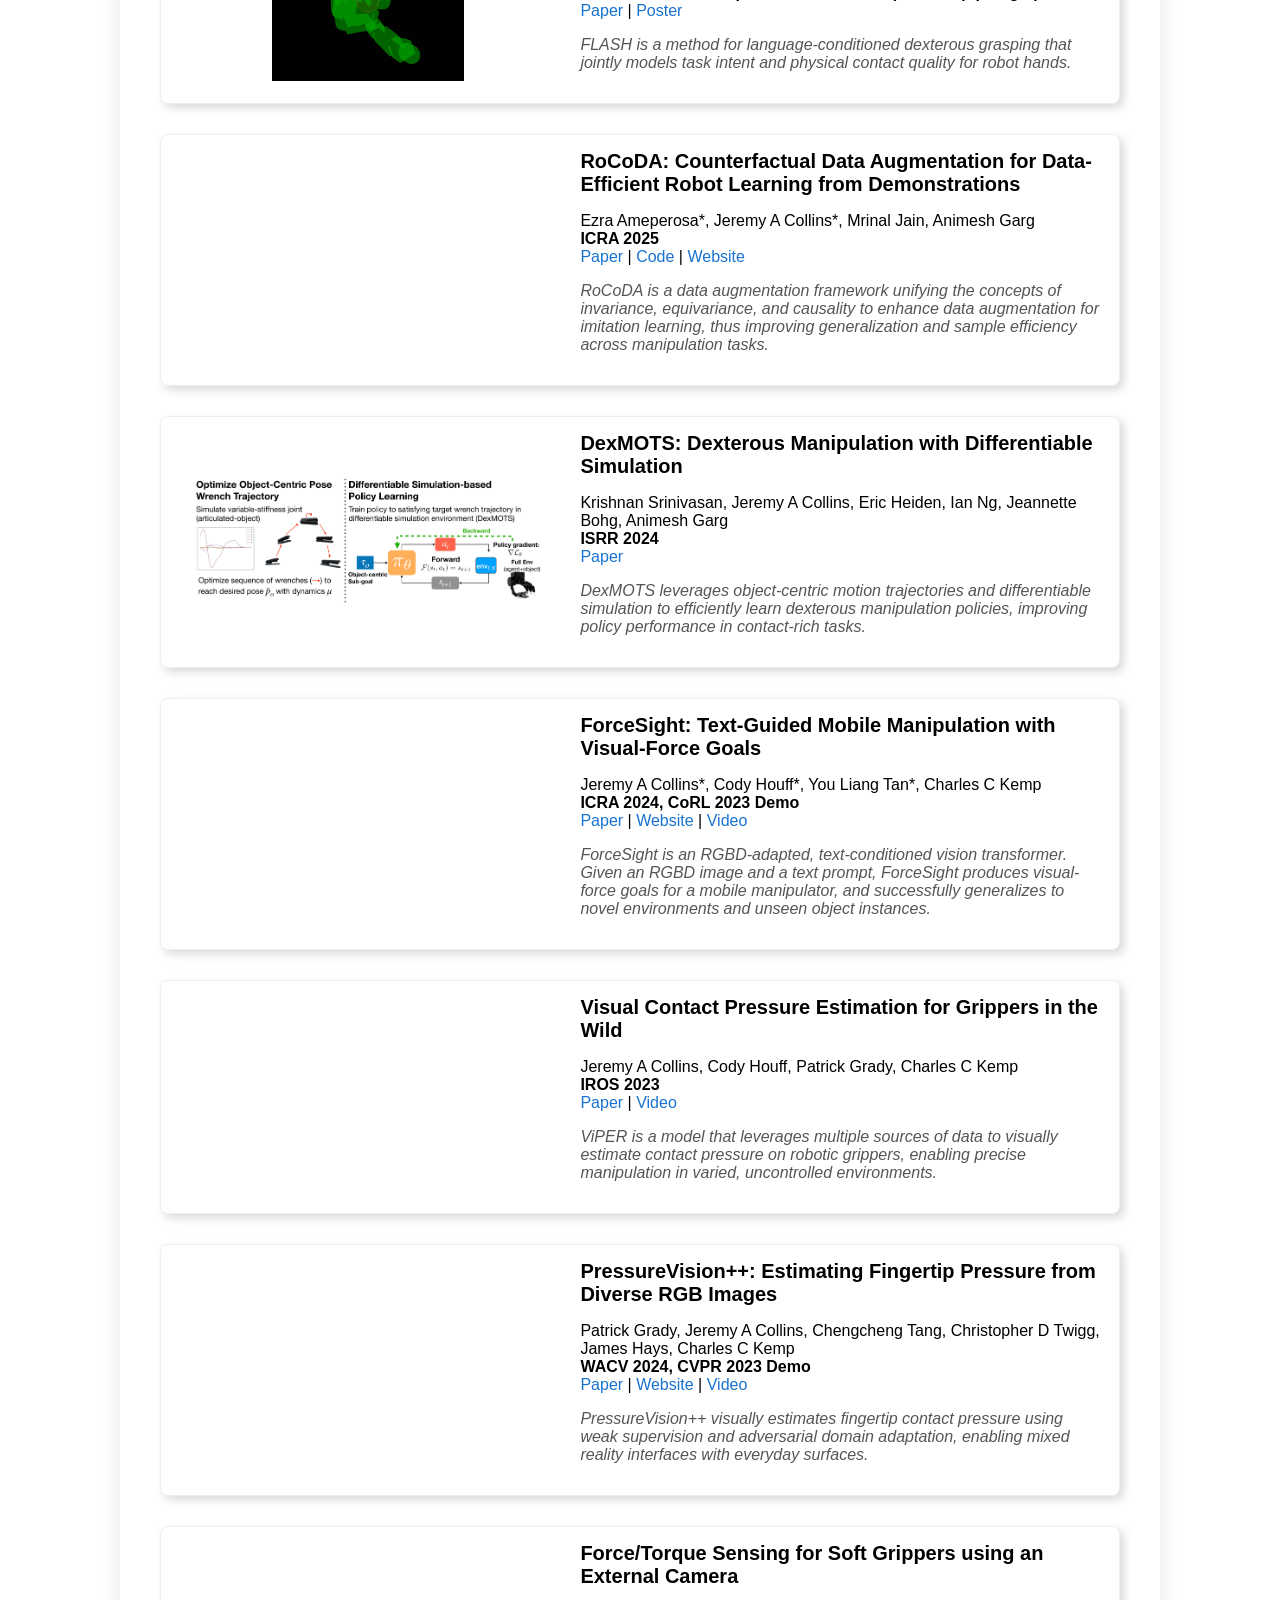
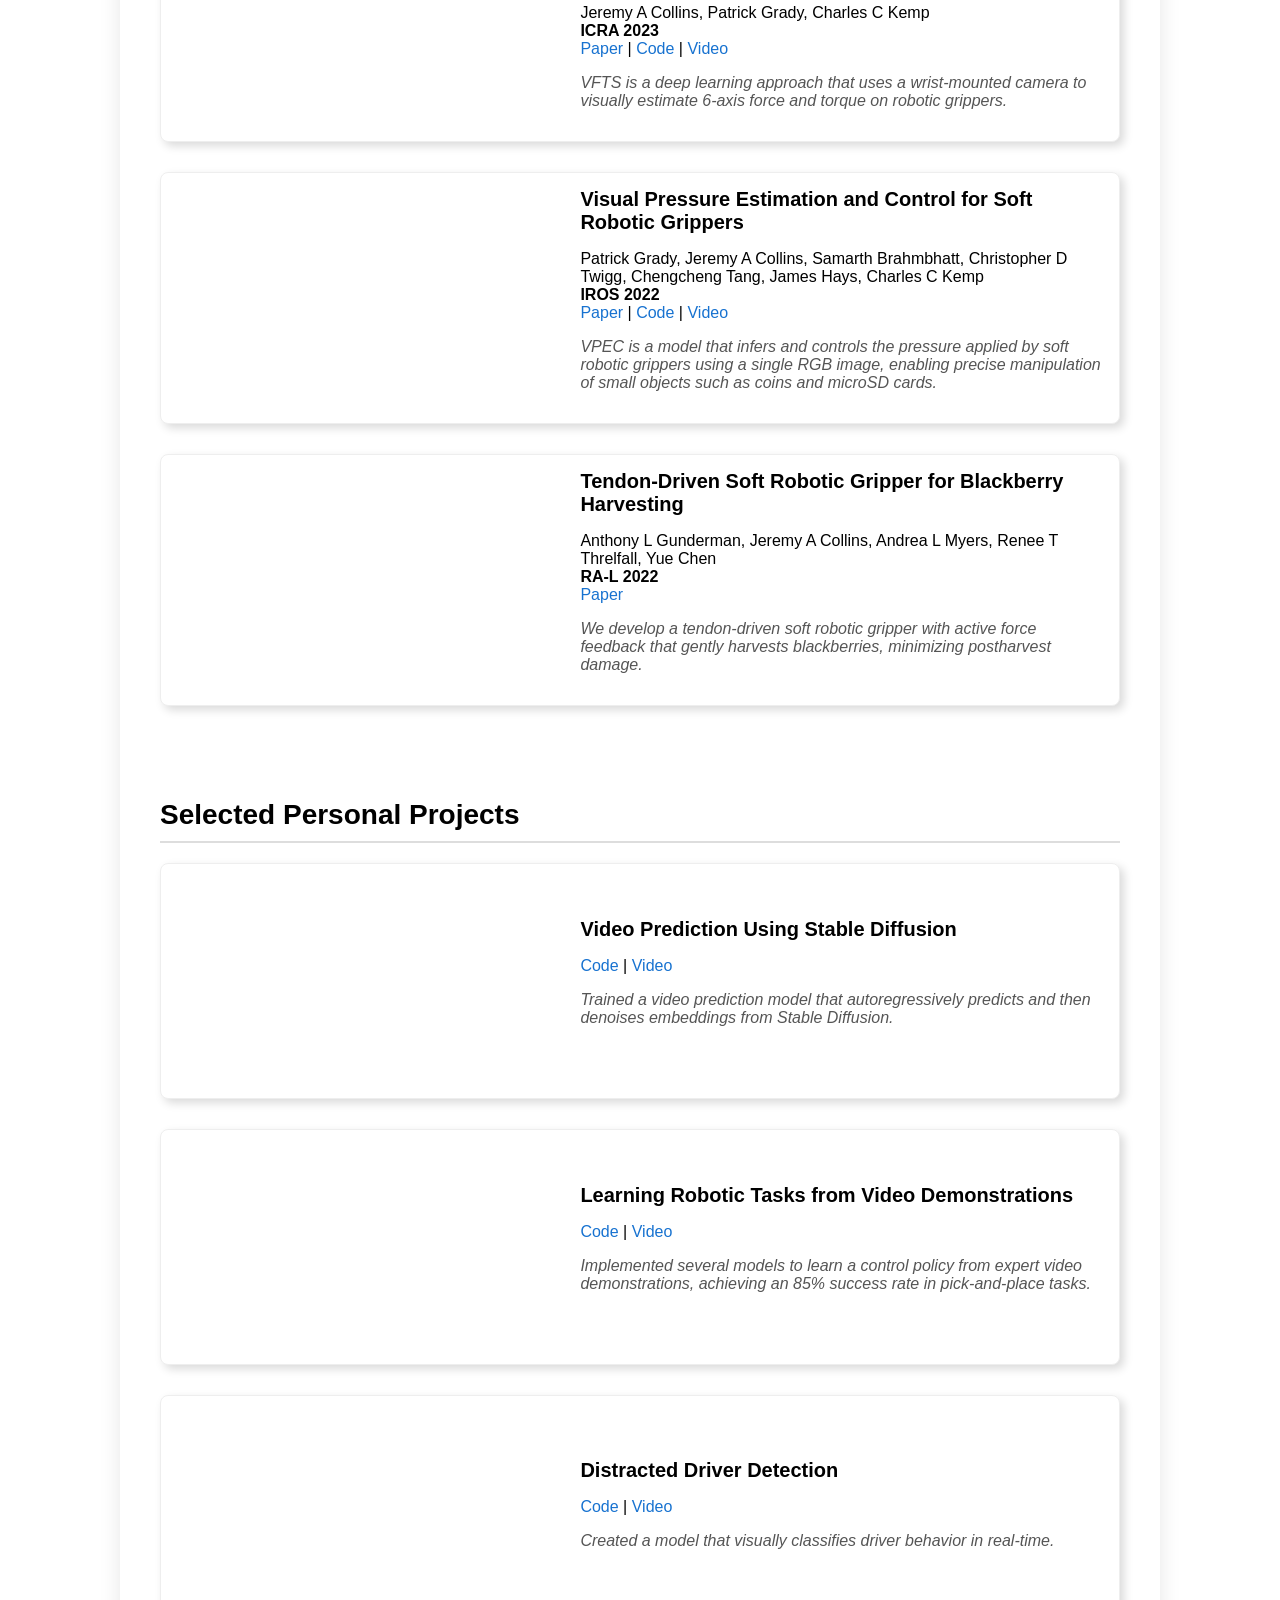
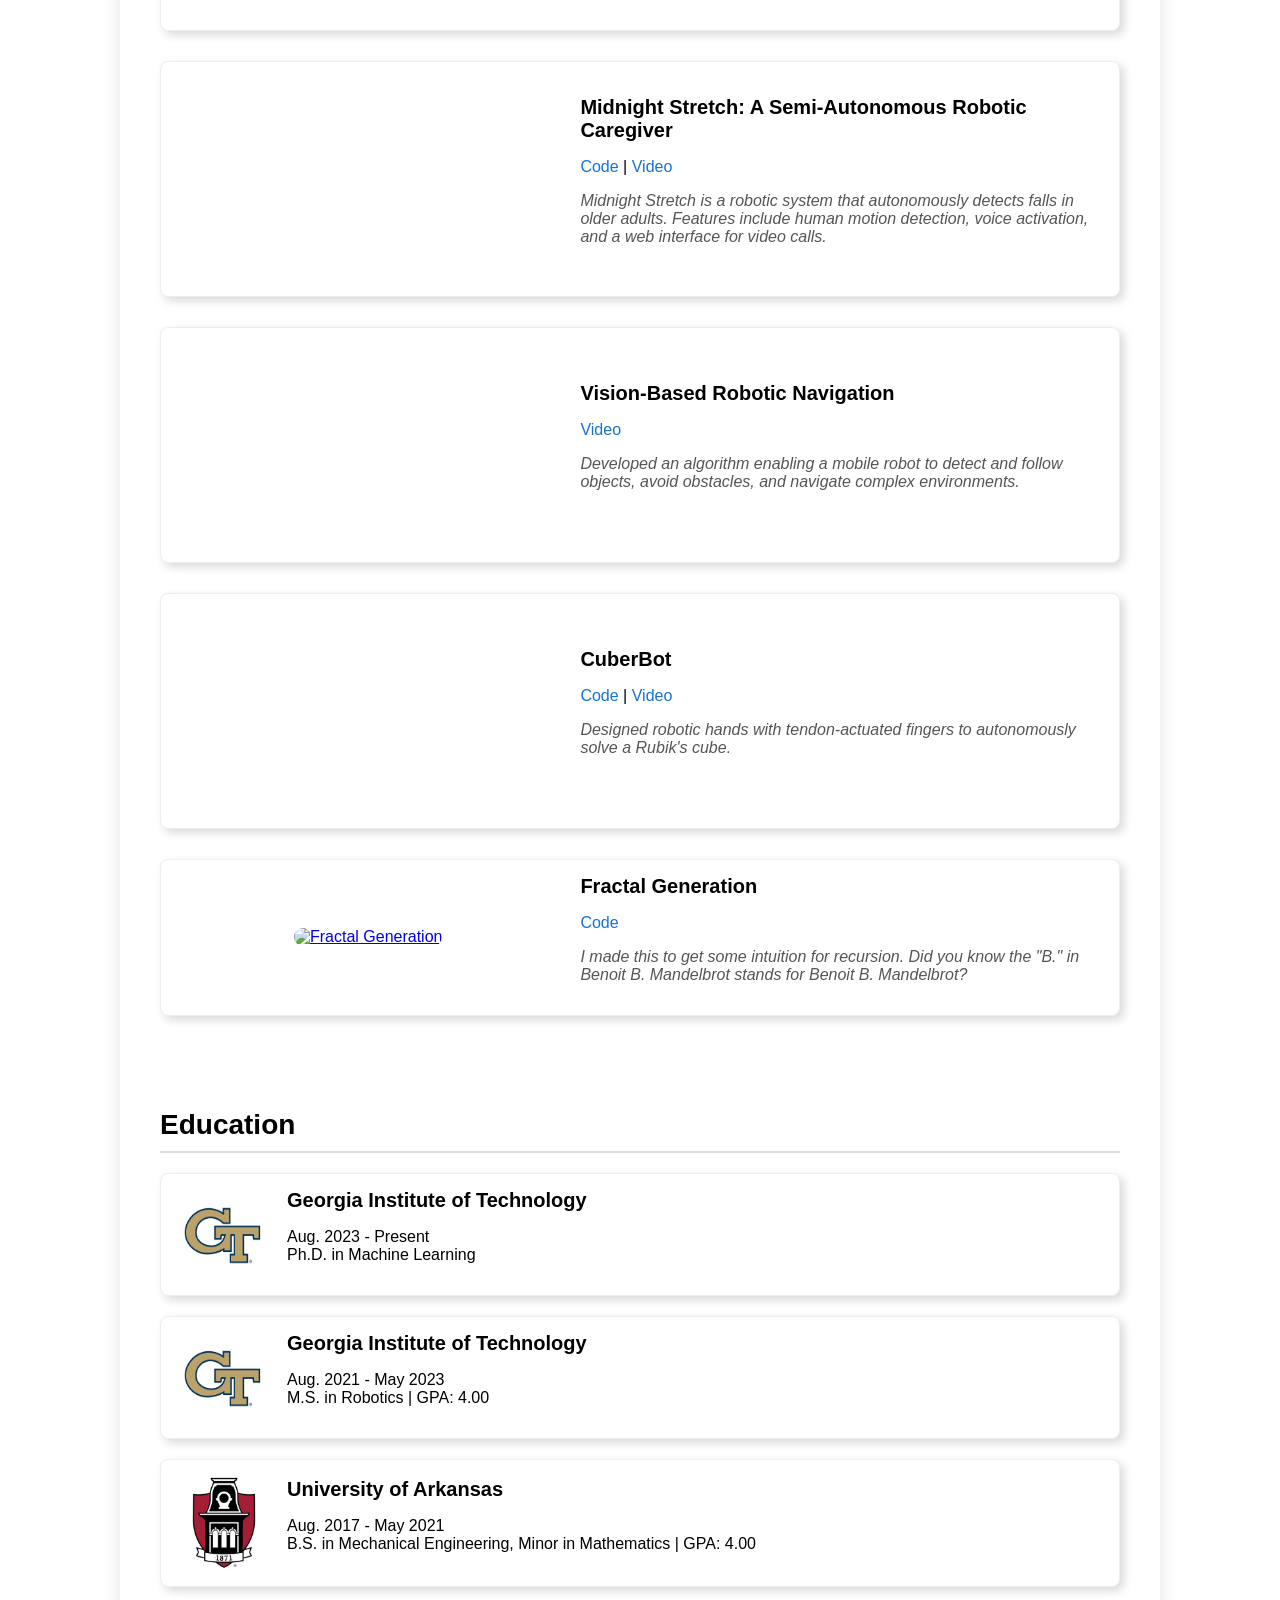
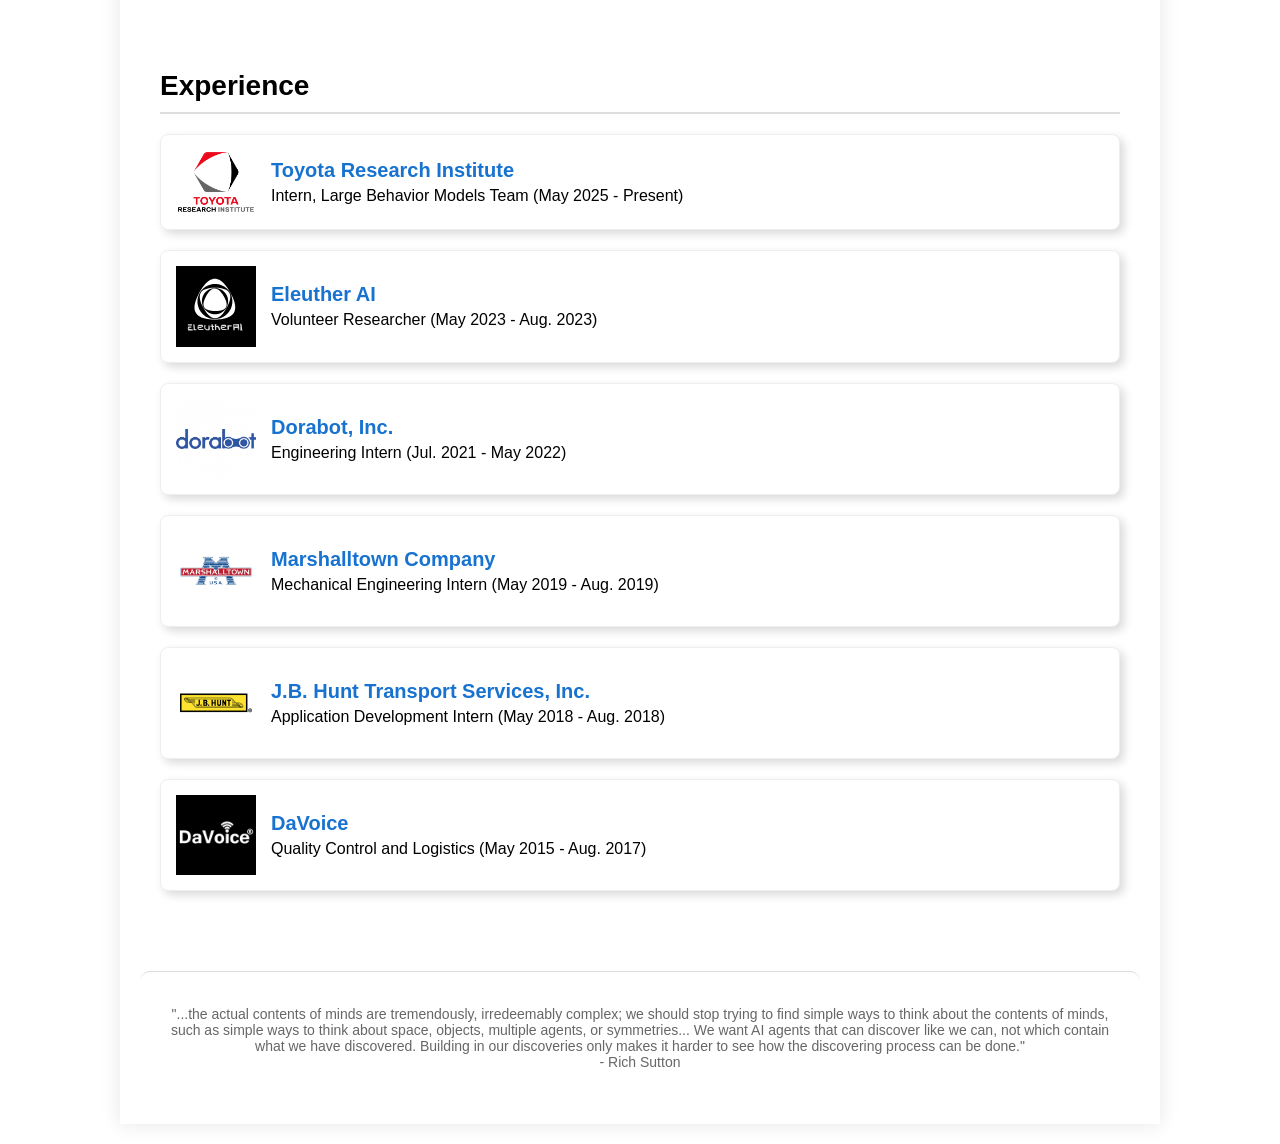
==== commit 95b28c01: "add flash" ====
--- a/index.html
+++ b/index.html
@@ -337,6 +337,27 @@
               <p class="publication-description">COBALT democratizes robot learning by letting hundreds of users worldwide teleoperate cloud‐hosted, vectorized simulators via everyday devices while a suite of metrics and a structured training curriculum ensure the collection of large, high-quality datasets for both simulated and real-world robots.</p>
             </div>
           </article>
+
+
+          <article class="publication">
+            <div class="media">
+                <img src="images/flash.gif" alt="COBALT" width="50%">
+              </a>
+            </div>
+            <div class="pub-details">
+              <h3>FLASH: Flow-Based Language-Annotated Grasp Synthesis for Dexterous Hands</h3>
+              <p>
+                Hrishit Leen, Jeremy A Collins, Kunal Aneja, Nhi Nguyen, Priyadarshini Tamilselvan, Sri Siddarth
+Chakaravarthy P, Animesh Garg<br>
+                <strong>CoRL 2025 Workshop on Dexterous Manipulation (Spotlight)</strong><br>
+                <a class="link-accent" href="https://bit.ly/flashgrasp" target="_blank">Paper</a> |
+                <a class="link-accent" href="images/flash_poster.jpg" target="_blank">Poster</a>
+              </p>
+              <p class="publication-description">FLASH is a method for language-conditioned dexterous grasping that jointly models task intent and physical contact quality for robot hands.</p>
+            </div>
+          </article>
+
+
         <article class="publication">
           <div class="media">
             <a href="images/causal_data_augmentation.mp4" target="_blank">
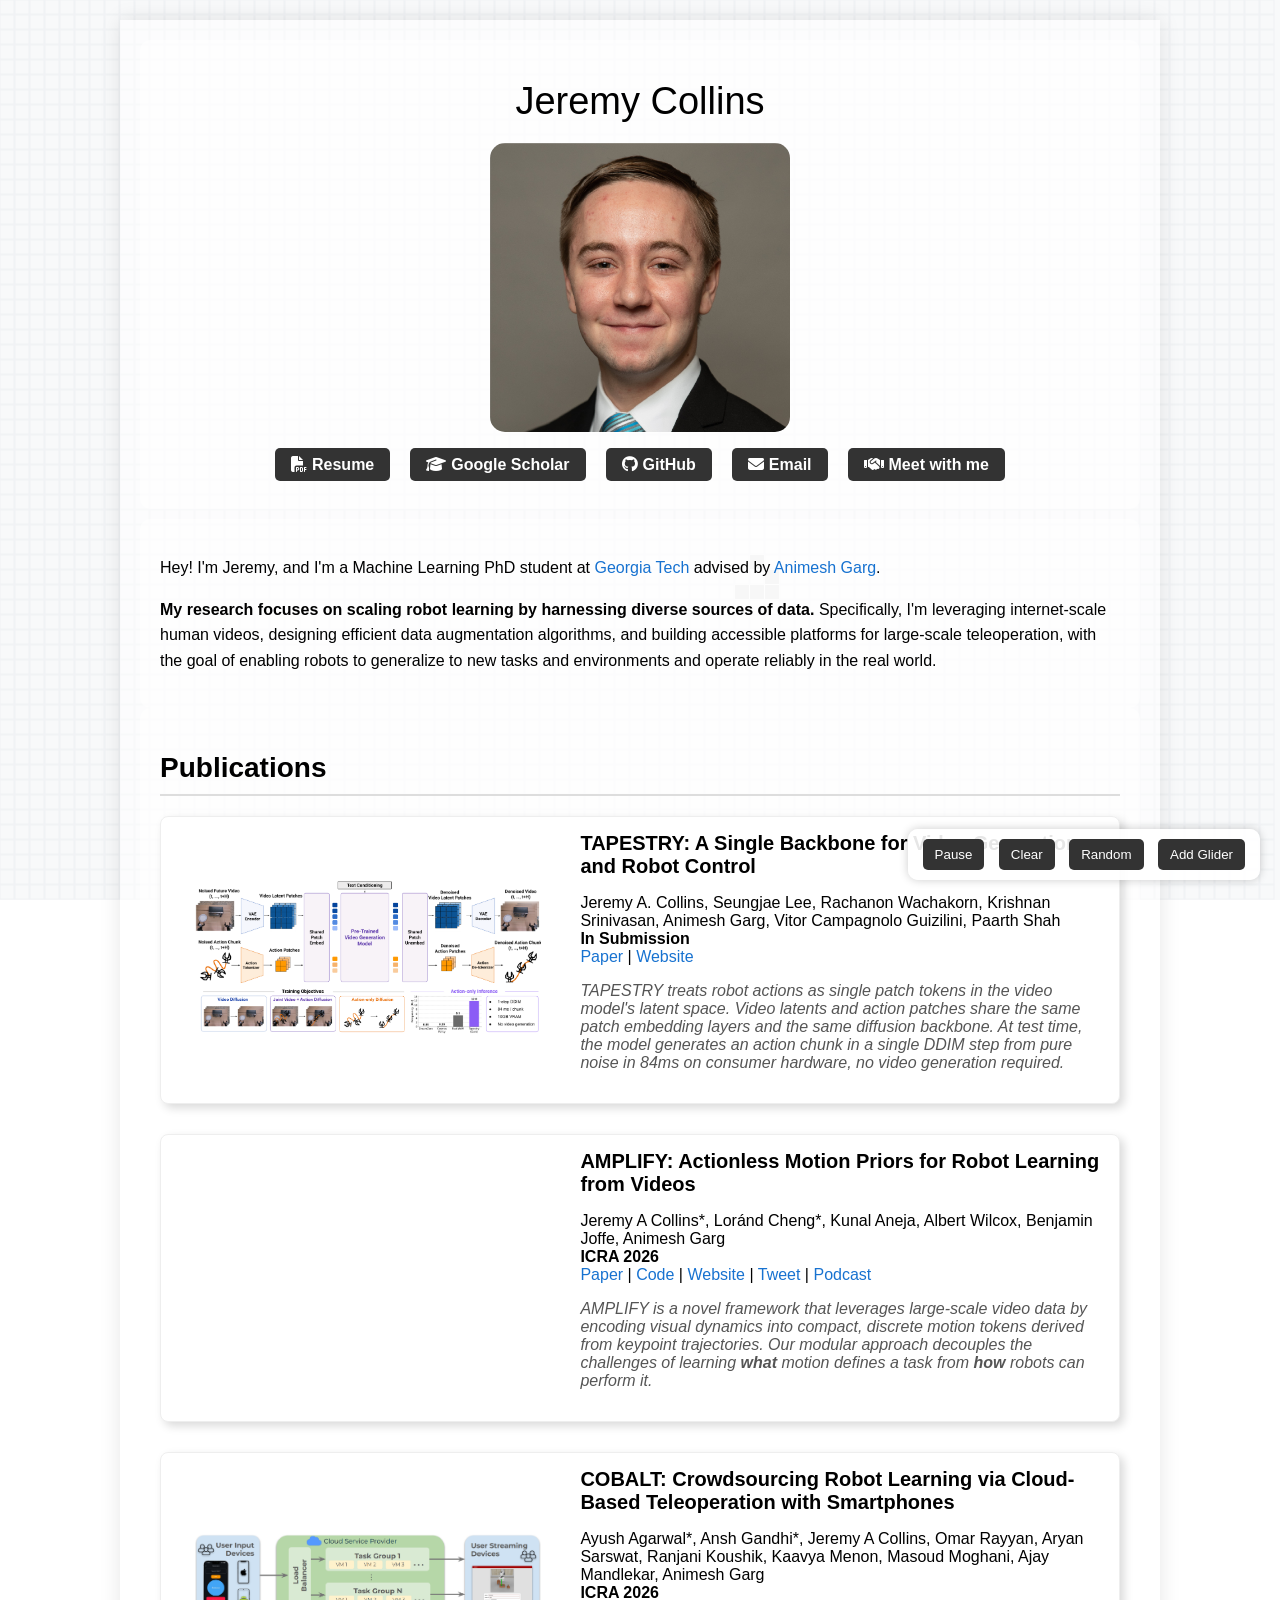
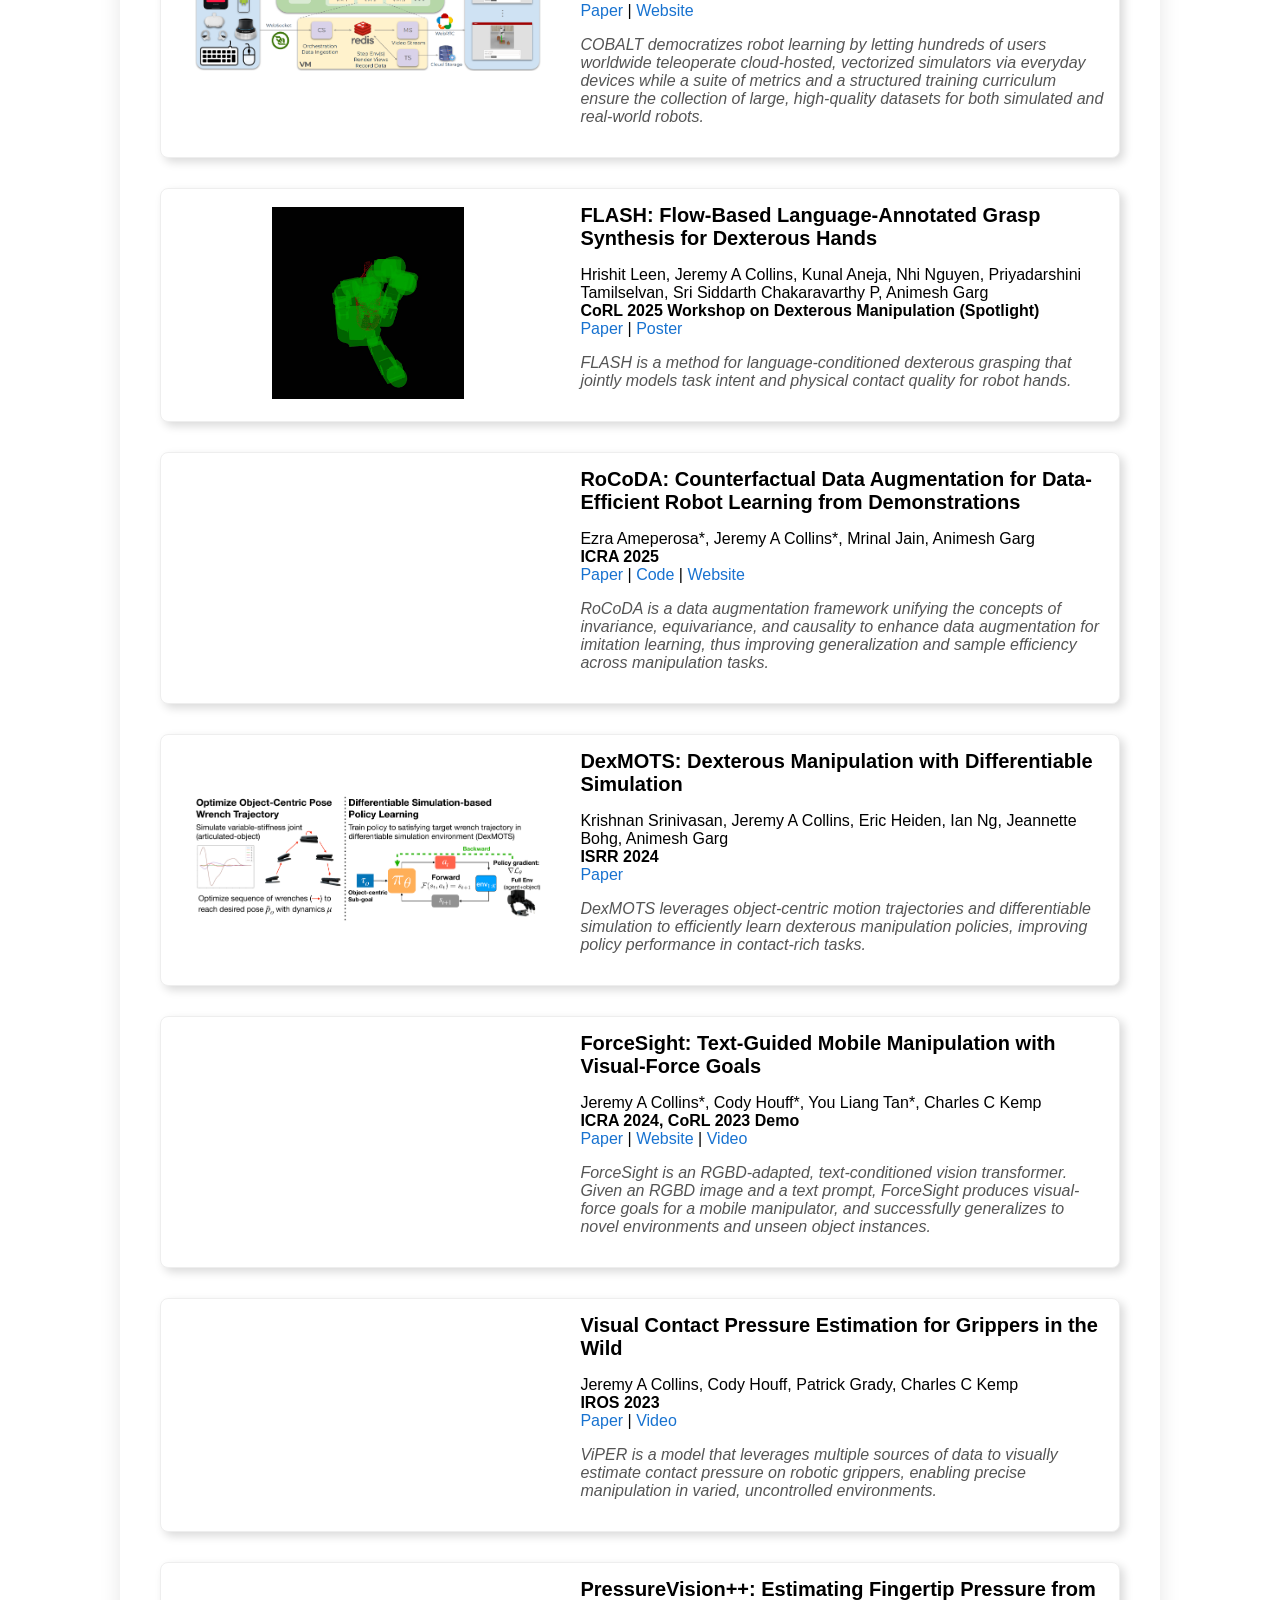
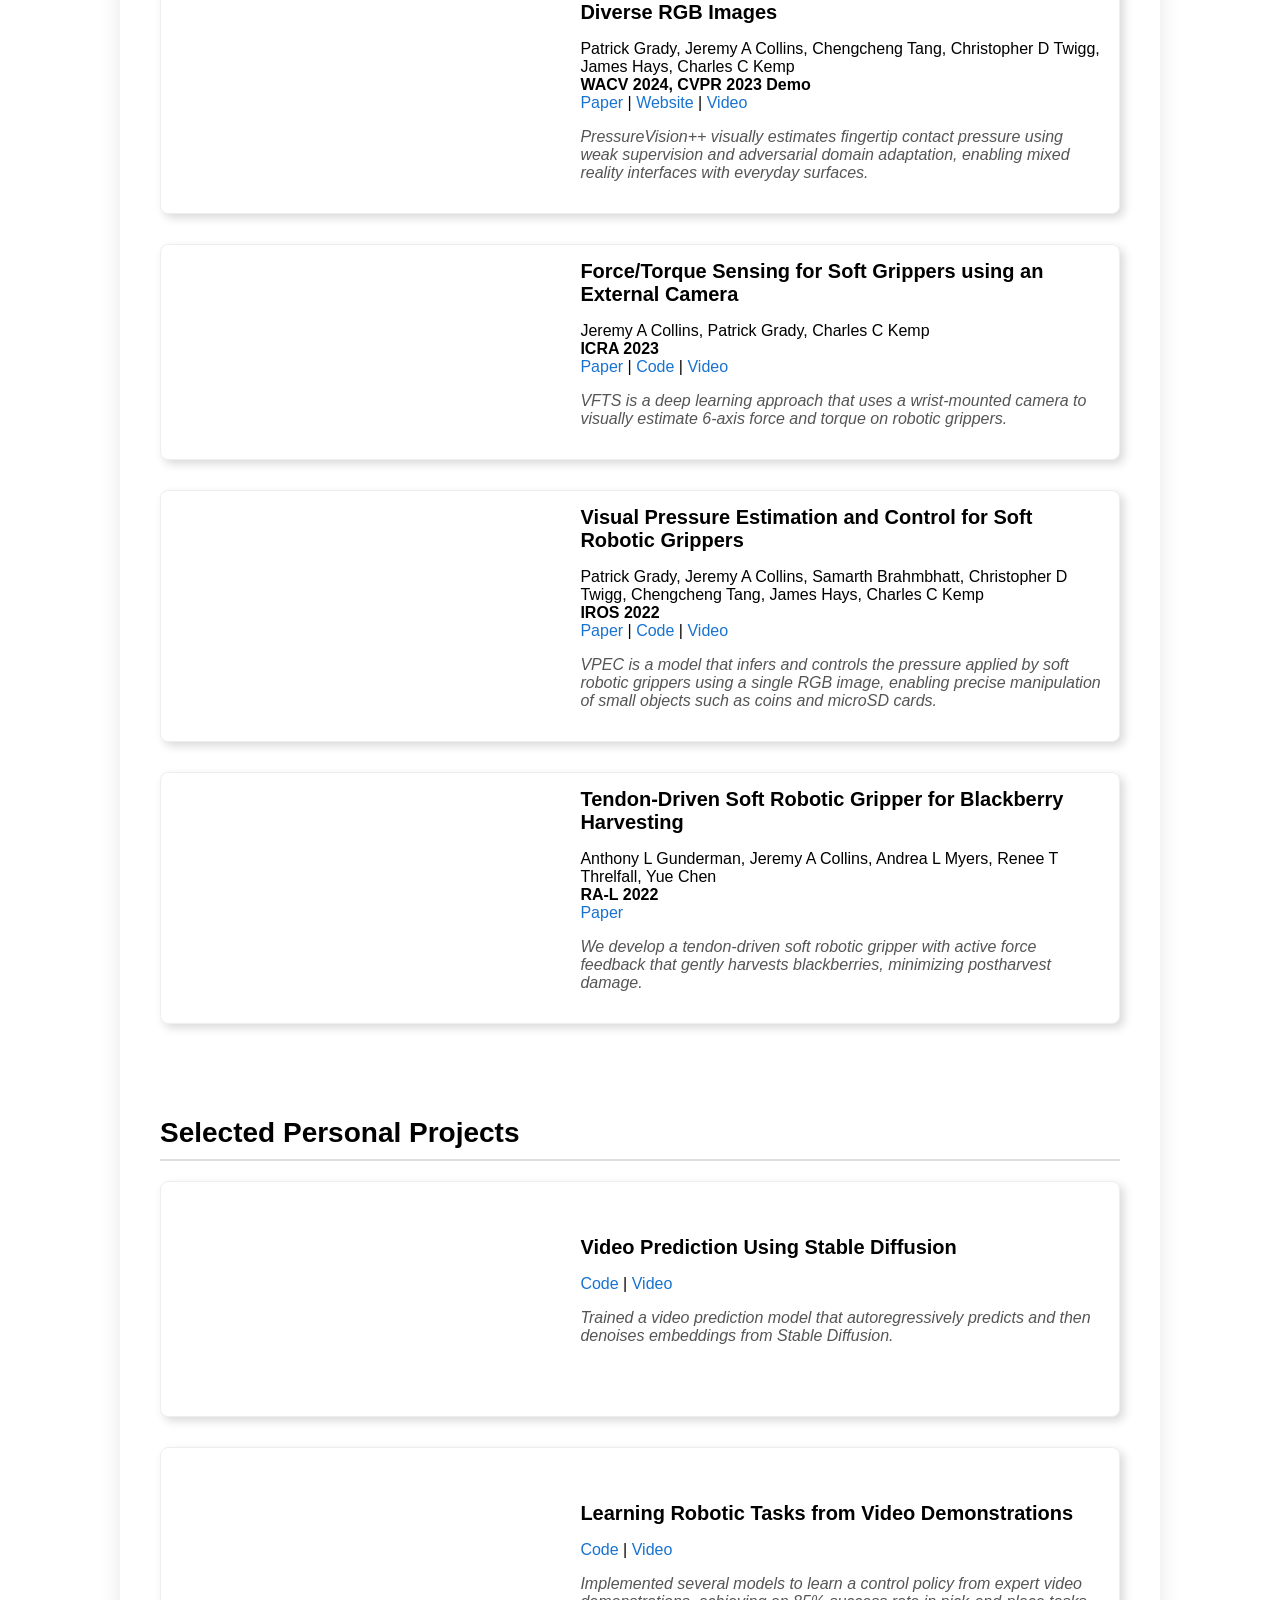
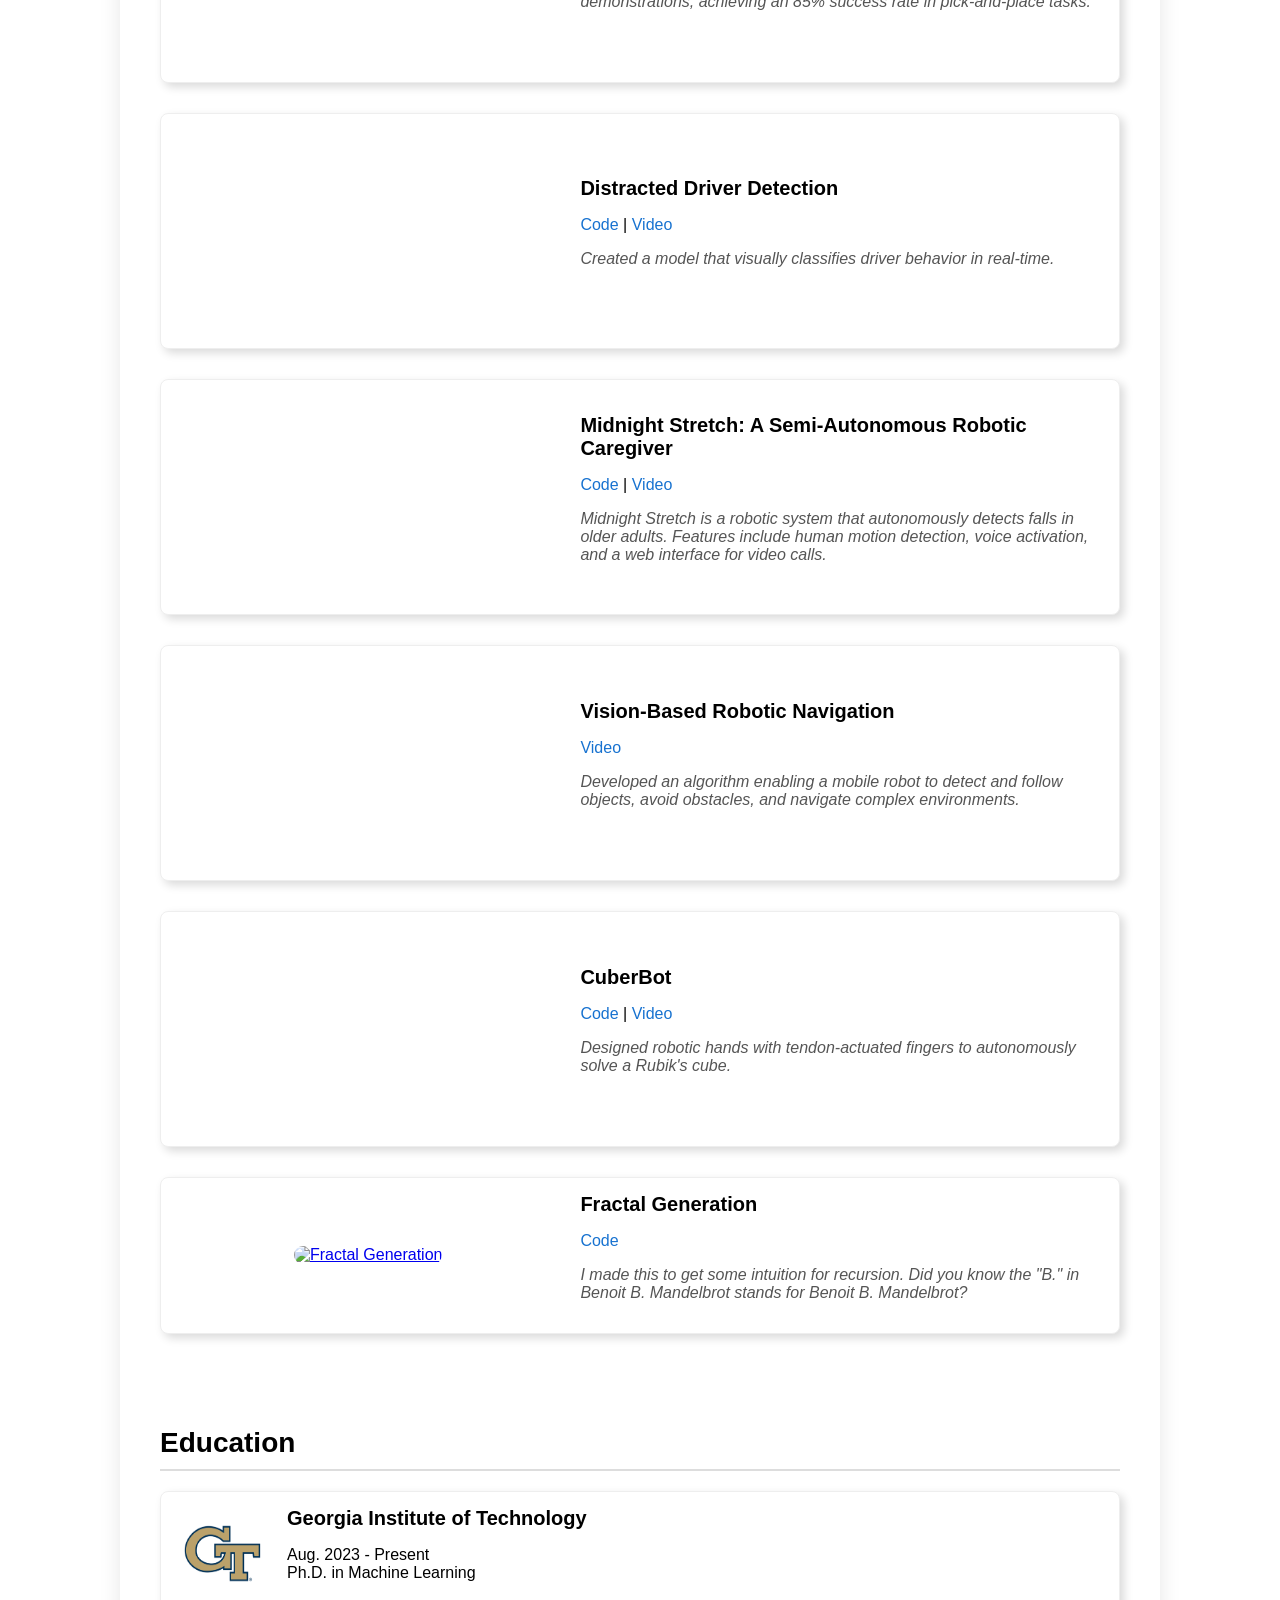
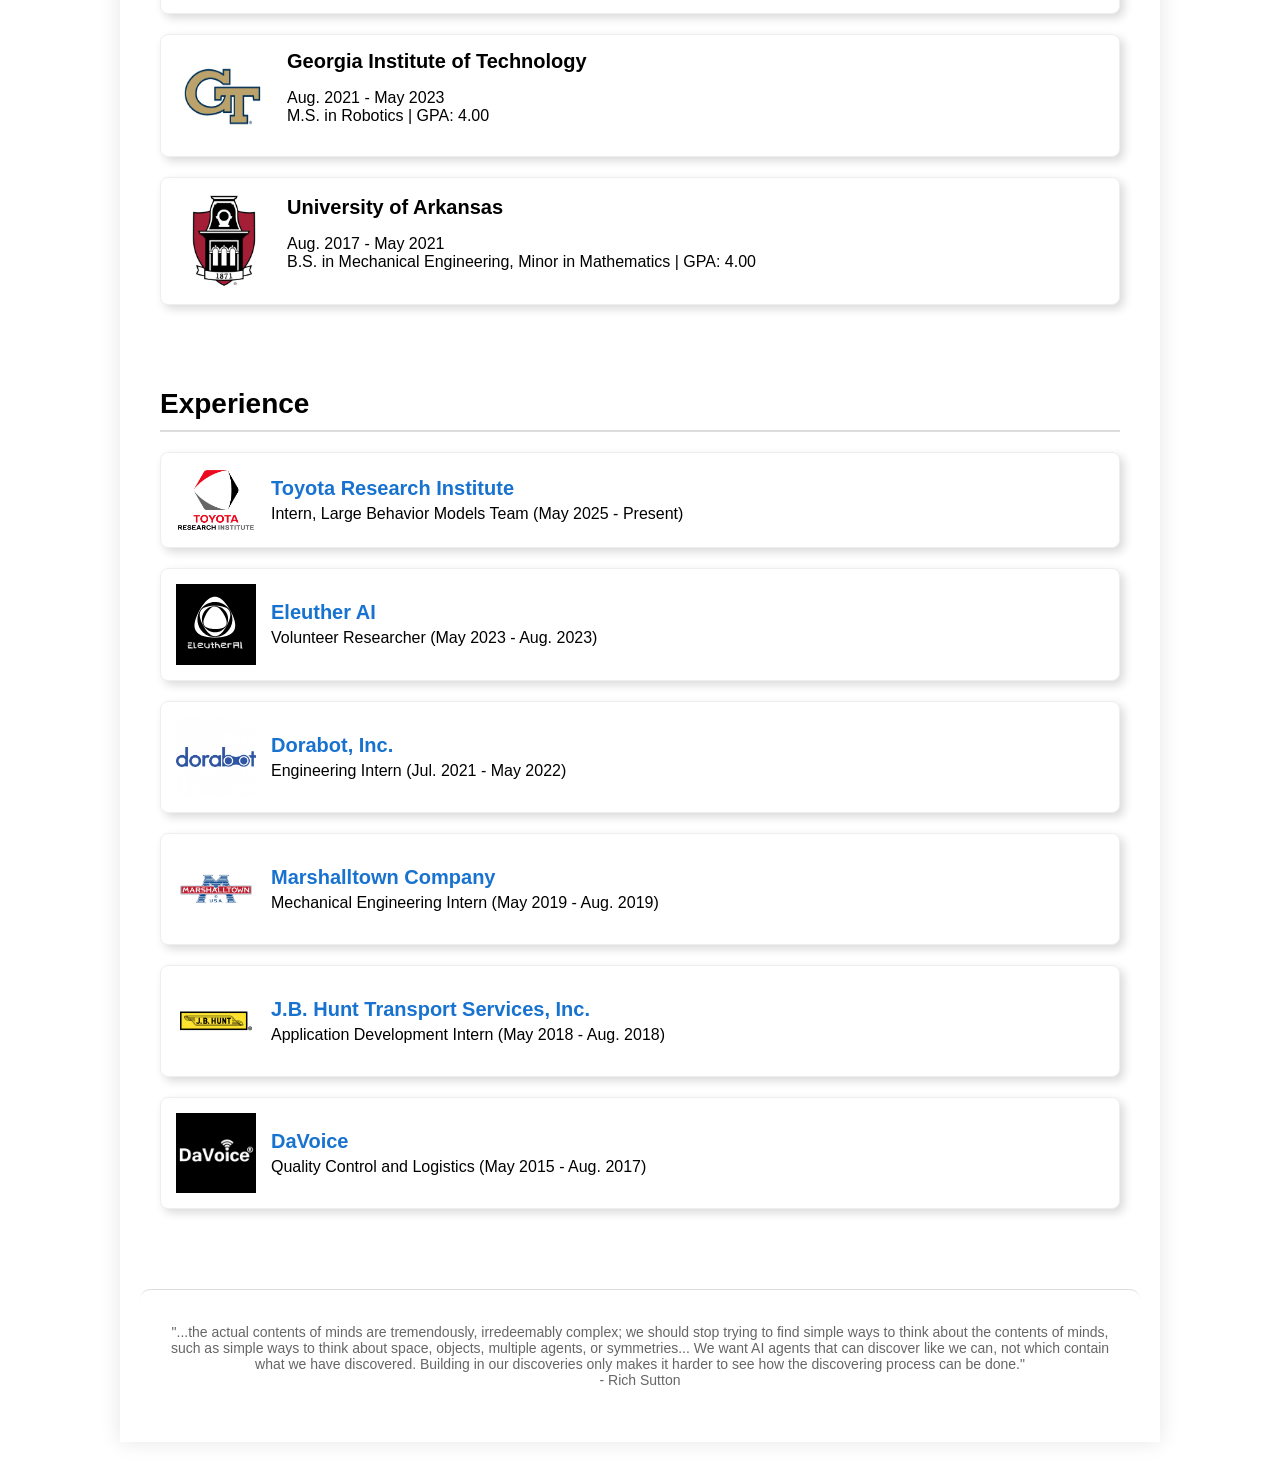
==== commit d6c108e2: "add tapestry" ====
--- a/index.html
+++ b/index.html
@@ -299,6 +299,30 @@
       <!-- Publications Section -->
       <section id="publications">
         <h2>Publications</h2>
+        
+        <article class="publication">
+          <div class="media">
+            <a href="images/tapestry_headliner.png" target="_blank">
+              <img src="images/tapestry_headliner.png" width="90%" autoplay muted loop></img>
+            </a>
+          </div>
+          <div class="pub-details">
+            <h3>TAPESTRY: A Single Backbone for Video Generation and Robot Control</h3>
+            <p>
+              Jeremy A. Collins, Seungjae Lee, Rachanon Wachakorn, Krishnan Srinivasan, Animesh Garg,
+Vitor Campagnolo Guizilini, Paarth Shah<br>
+              <strong>In Submission</strong><br>
+              <a class="link-accent" href="https://www.dropbox.com/scl/fi/m4l5d9vdidrc2z4se56r3/tapestry.pdf?rlkey=zsv2djjy07e1h5wi88yglzzw5&st=90atr5xf&dl=0" target="_blank">Paper</a> |
+              <!-- <a class="link-accent" href="https://github.com/pairlab/AMPLIFY" target="_blank">Code</a> | -->
+              <a class="link-accent" href="https://tapestry-wam.github.io/" target="_blank">Website</a> 
+              <!-- <a class="link-accent" href="https://x.com/jerthesquare_/status/1935838737948356907?s=20" target="_blank">Tweet</a> | -->
+              <!-- <a class="link-accent" href="https://youtu.be/bB_Y9yWE_2g?si=dACZ-oyaFkfK4Xc0" target="_blank">Podcast</a> -->
+            </p>
+            <p class="publication-description">TAPESTRY treats robot actions as single patch tokens in the video model's latent space. Video latents and action patches share the same patch embedding layers and the same diffusion backbone. At test time, the model generates an action chunk in a single DDIM step from pure noise in 84ms on consumer hardware, no video generation required.</p>
+          </div>
+        </article>
+        
+        
         <article class="publication">
           <div class="media">
             <a href="images/amplify_headliner.mp4" target="_blank">
@@ -319,6 +343,7 @@
             <p class="publication-description">AMPLIFY is a novel framework that leverages large-scale video data by encoding visual dynamics into compact, discrete motion tokens derived from keypoint trajectories. Our modular approach decouples the challenges of learning <strong>what</strong> motion defines a task from <strong>how</strong> robots can perform it.</p>
           </div>
         </article>
+
         <article class="publication">
             <div class="media">
               <!-- <a href="images/cobalt_sys_arch.png" target="images/cobalt_sys_arch.png"> -->
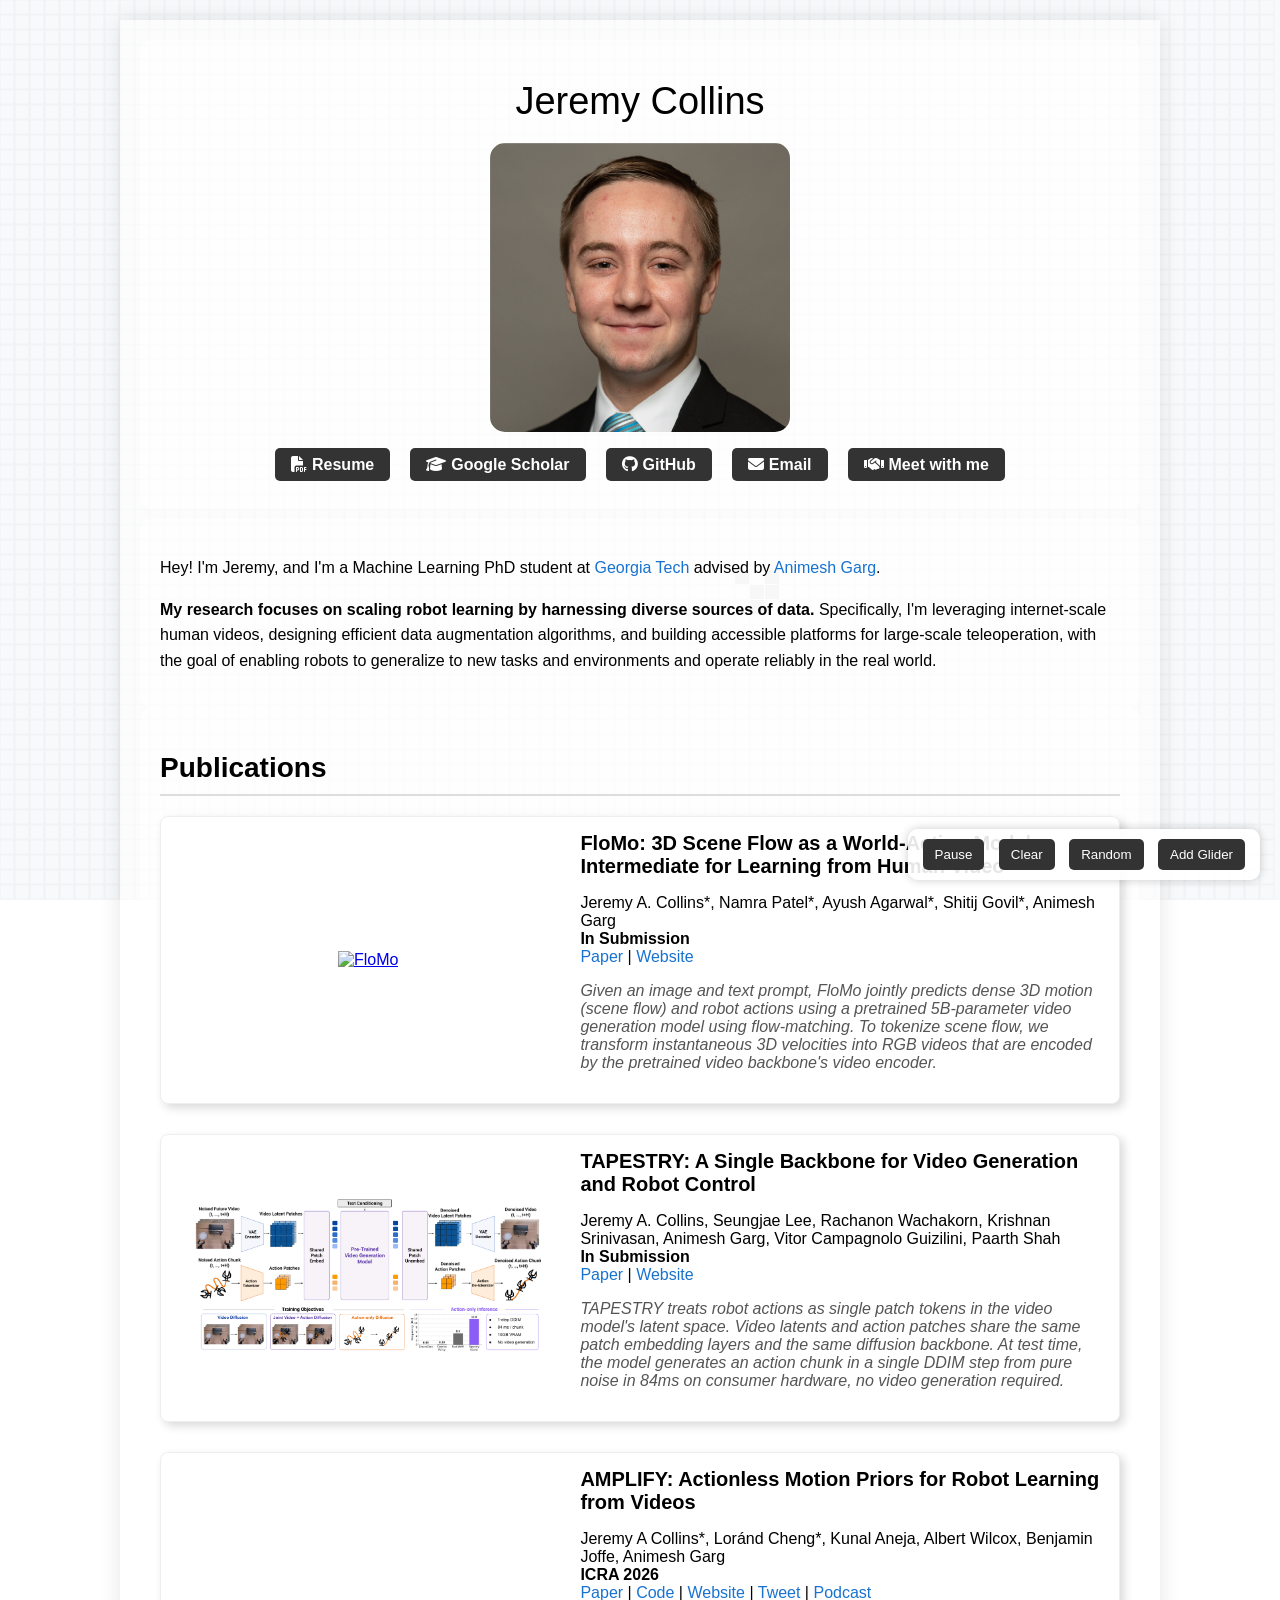
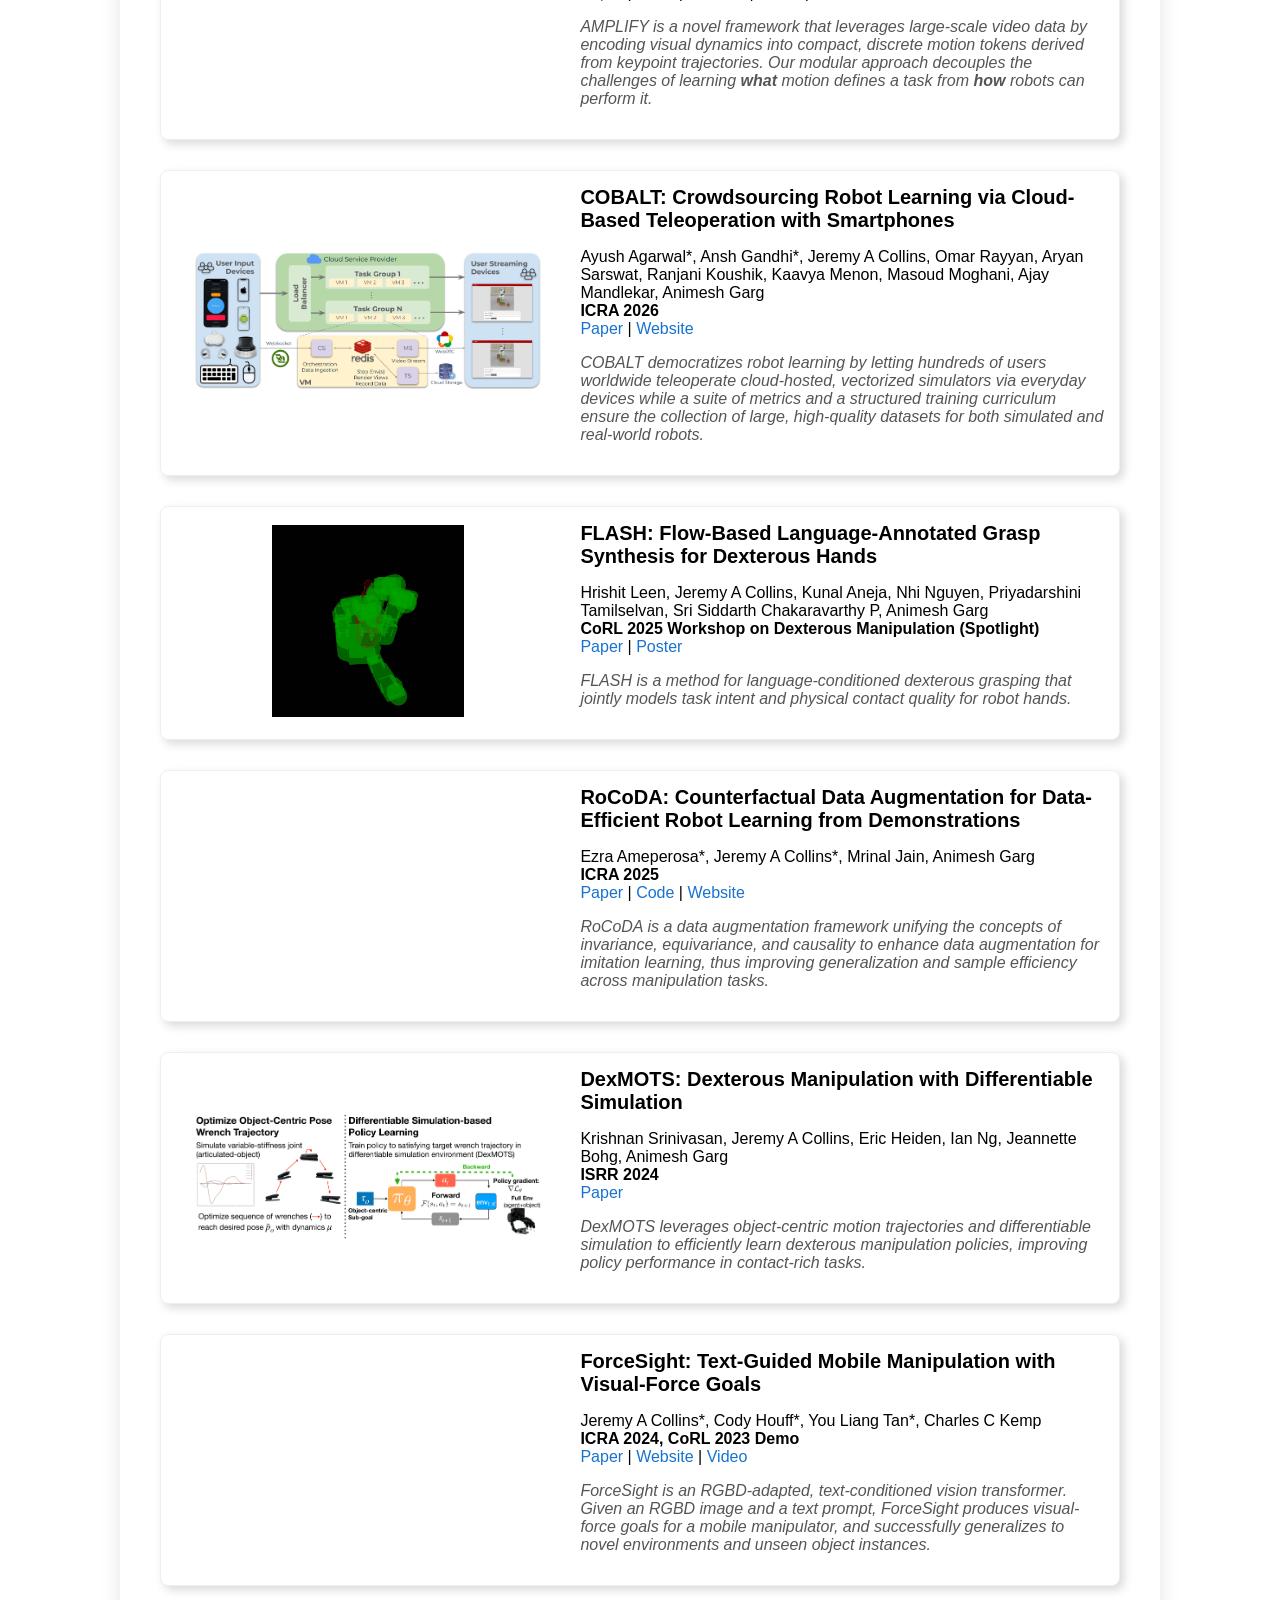
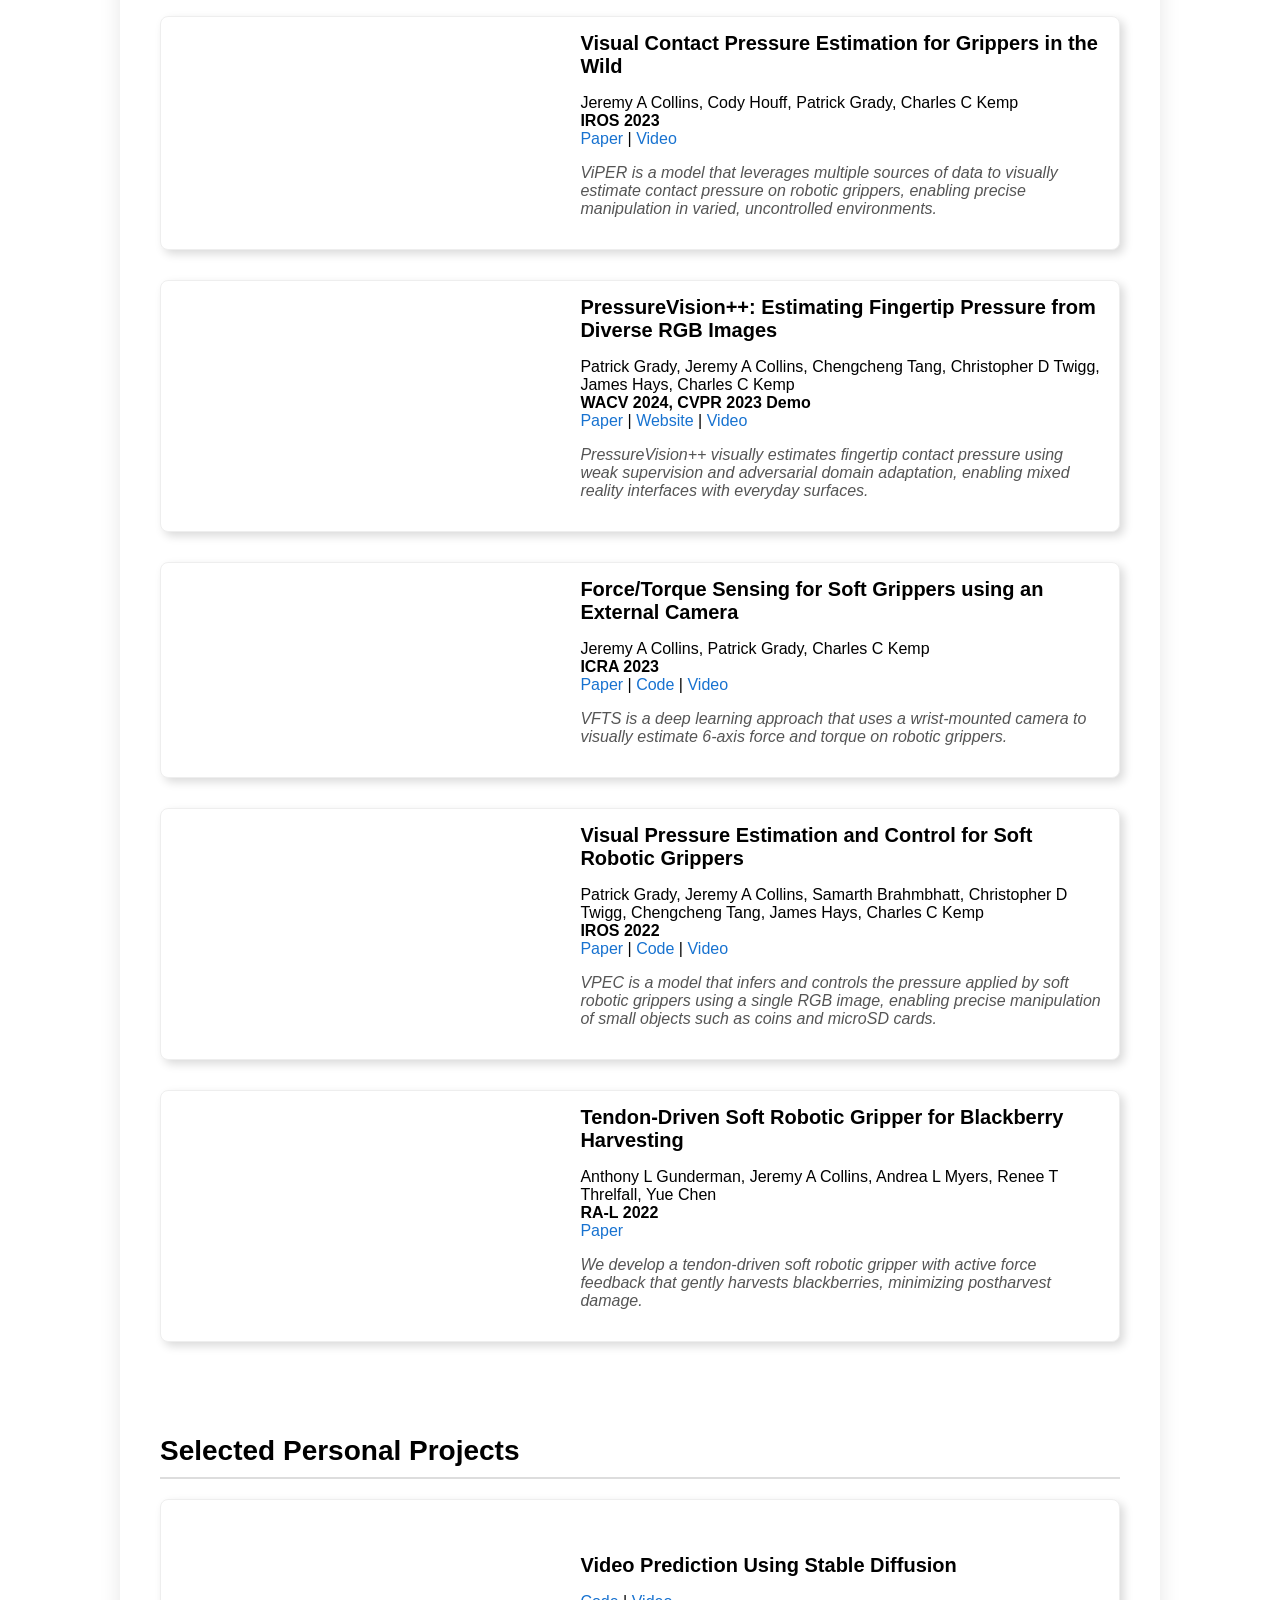
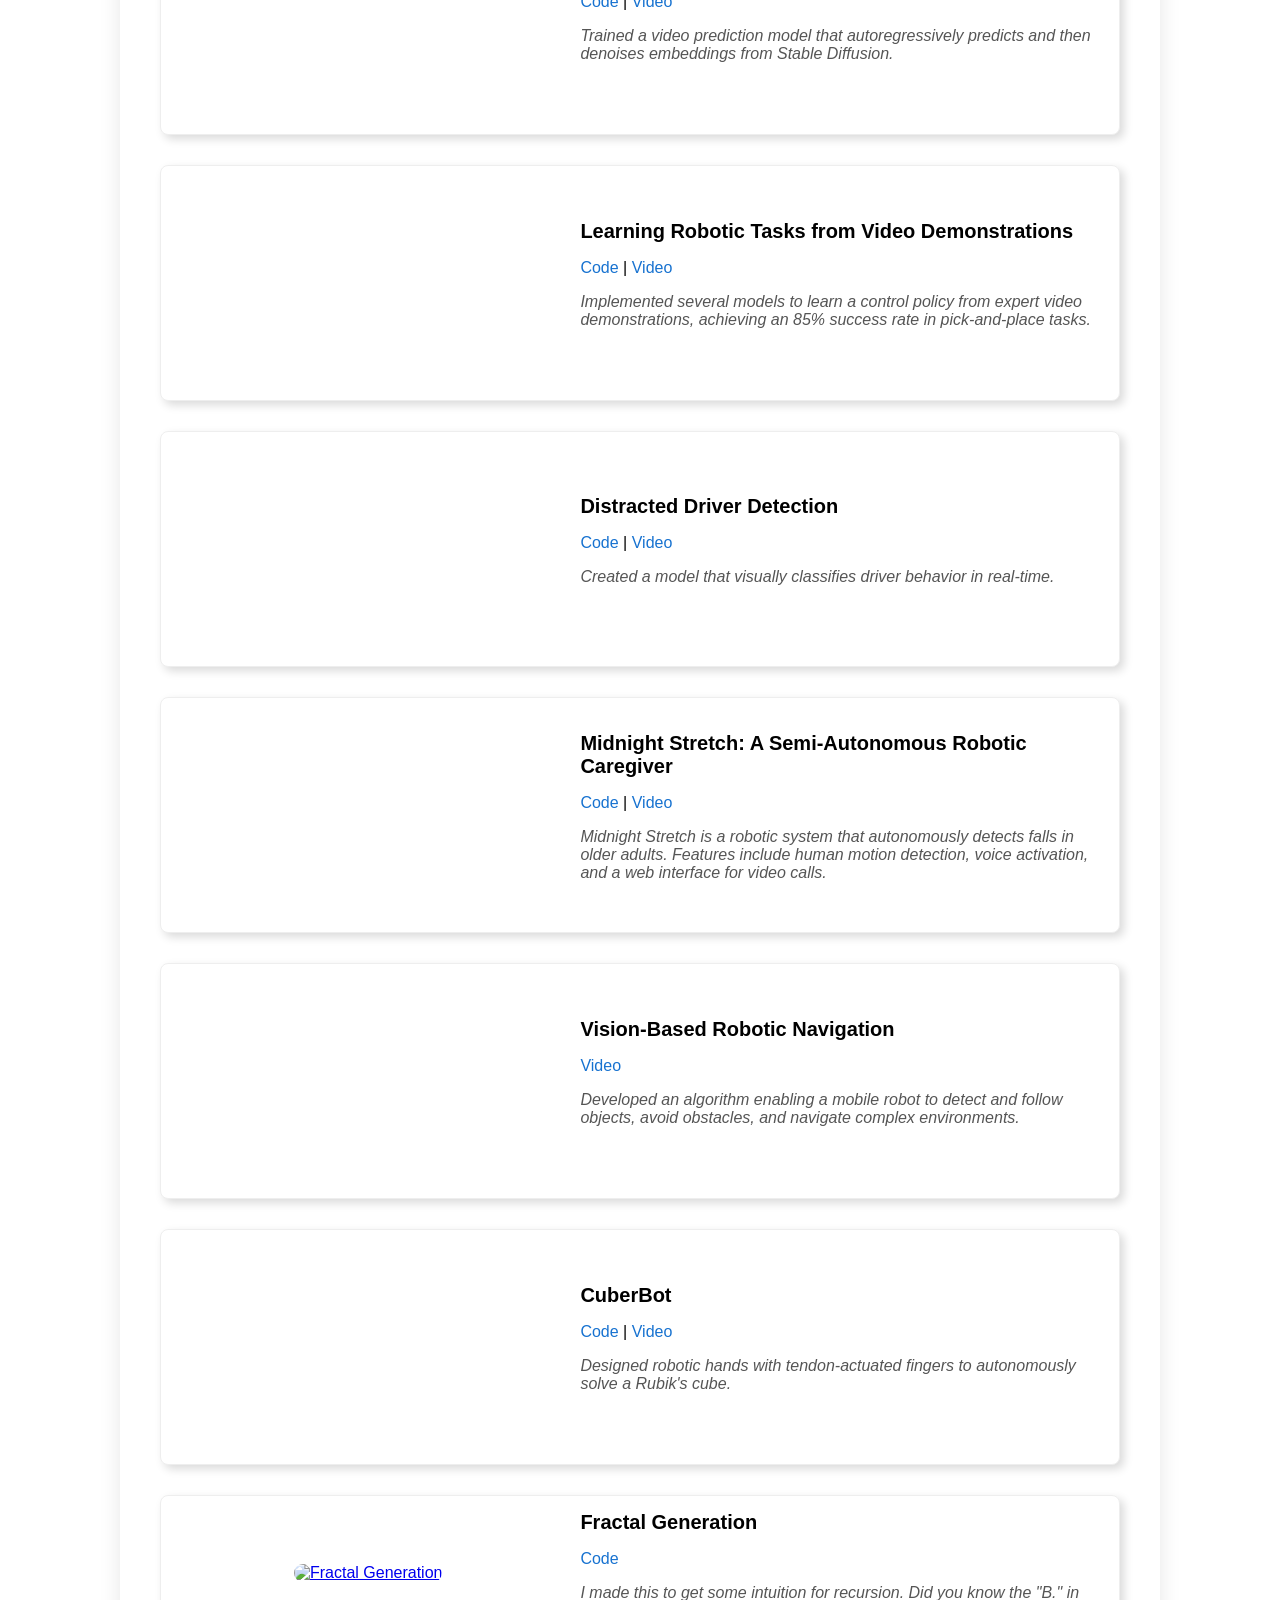
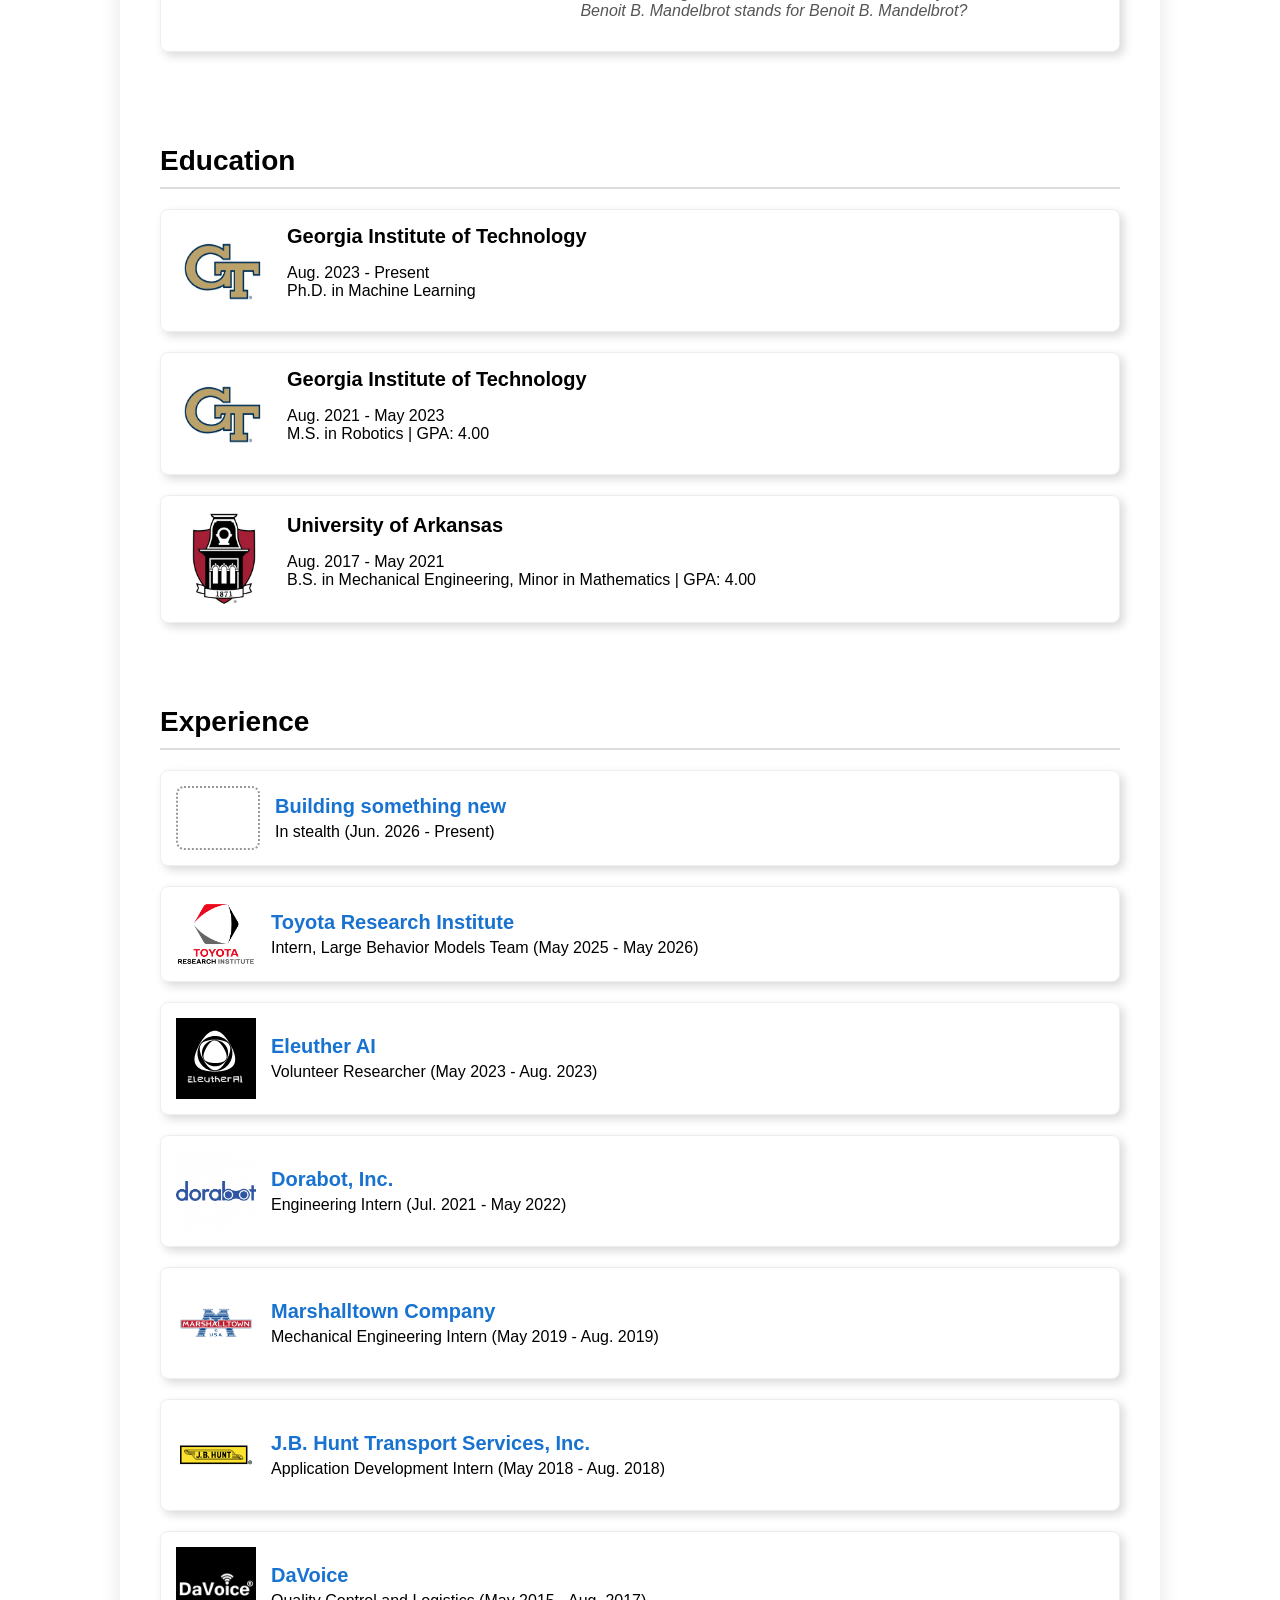
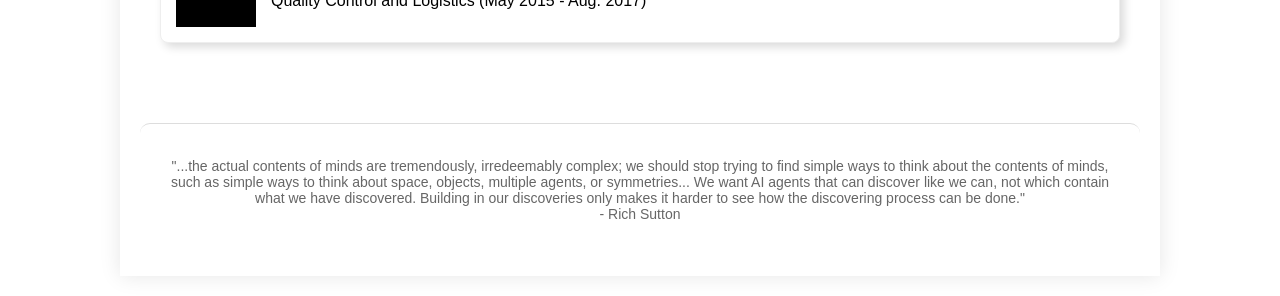
==== commit ee01313e: "add flomo, add stealth experience entry, end tri internship date Co-Authored-By: Claude Fable 5 <nor" ====
--- a/index.html
+++ b/index.html
@@ -188,6 +188,14 @@
     .experience-logo {
       width: 80px;
       margin-right: 15px;
+    }
+    .stealth-logo {
+      width: 80px;
+      height: 60px;
+      border: 2px dotted #999;
+      border-radius: 8px;
+      margin-right: 15px;
+      flex-shrink: 0;
     }
     .exp-details h3 {
       margin: 0;
@@ -299,7 +307,25 @@
       <!-- Publications Section -->
       <section id="publications">
         <h2>Publications</h2>
-        
+
+        <article class="publication">
+          <div class="media">
+            <a href="images/flomo.png" target="_blank">
+              <img src="images/flomo.png" alt="FloMo" width="90%">
+            </a>
+          </div>
+          <div class="pub-details">
+            <h3>FloMo: 3D Scene Flow as a World-Action Model Intermediate for Learning from Human Video</h3>
+            <p>
+              Jeremy A. Collins*, Namra Patel*, Ayush Agarwal*, Shitij Govil*, Animesh Garg<br>
+              <strong>In Submission</strong><br>
+              <a class="link-accent" href="https://flomo-wam.github.io/FloMo%20Paper.pdf" target="_blank">Paper</a> |
+              <a class="link-accent" href="https://flomo-wam.github.io/" target="_blank">Website</a>
+            </p>
+            <p class="publication-description">Given an image and text prompt, FloMo jointly predicts dense 3D motion (scene flow) and robot actions using a pretrained 5B-parameter video generation model using flow-matching. To tokenize scene flow, we transform instantaneous 3D velocities into RGB videos that are encoded by the pretrained video backbone's video encoder.</p>
+          </div>
+        </article>
+
         <article class="publication">
           <div class="media">
             <a href="images/tapestry_headliner.png" target="_blank">
@@ -657,10 +683,17 @@
       <section id="experience">
         <h2>Experience</h2>
         <article class="experience-card">
+          <div class="stealth-logo"></div>
+          <div class="exp-details">
+            <h3><span class="link-accent">Building something new</span></h3>
+            <p>In stealth (Jun. 2026 - Present)</p>
+          </div>
+        </article>
+        <article class="experience-card">
           <img src="images/tri_logo.png" alt="Toyota Research Institute" class="experience-logo">
           <div class="exp-details">
             <h3><a class="link-accent" href="https://www.tri.global/our-work/robotics" target="_blank">Toyota Research Institute</a></h3>
-            <p>Intern, Large Behavior Models Team (May 2025 - Present)</p>
+            <p>Intern, Large Behavior Models Team (May 2025 - May 2026)</p>
           </div>
         </article>
         <article class="experience-card">
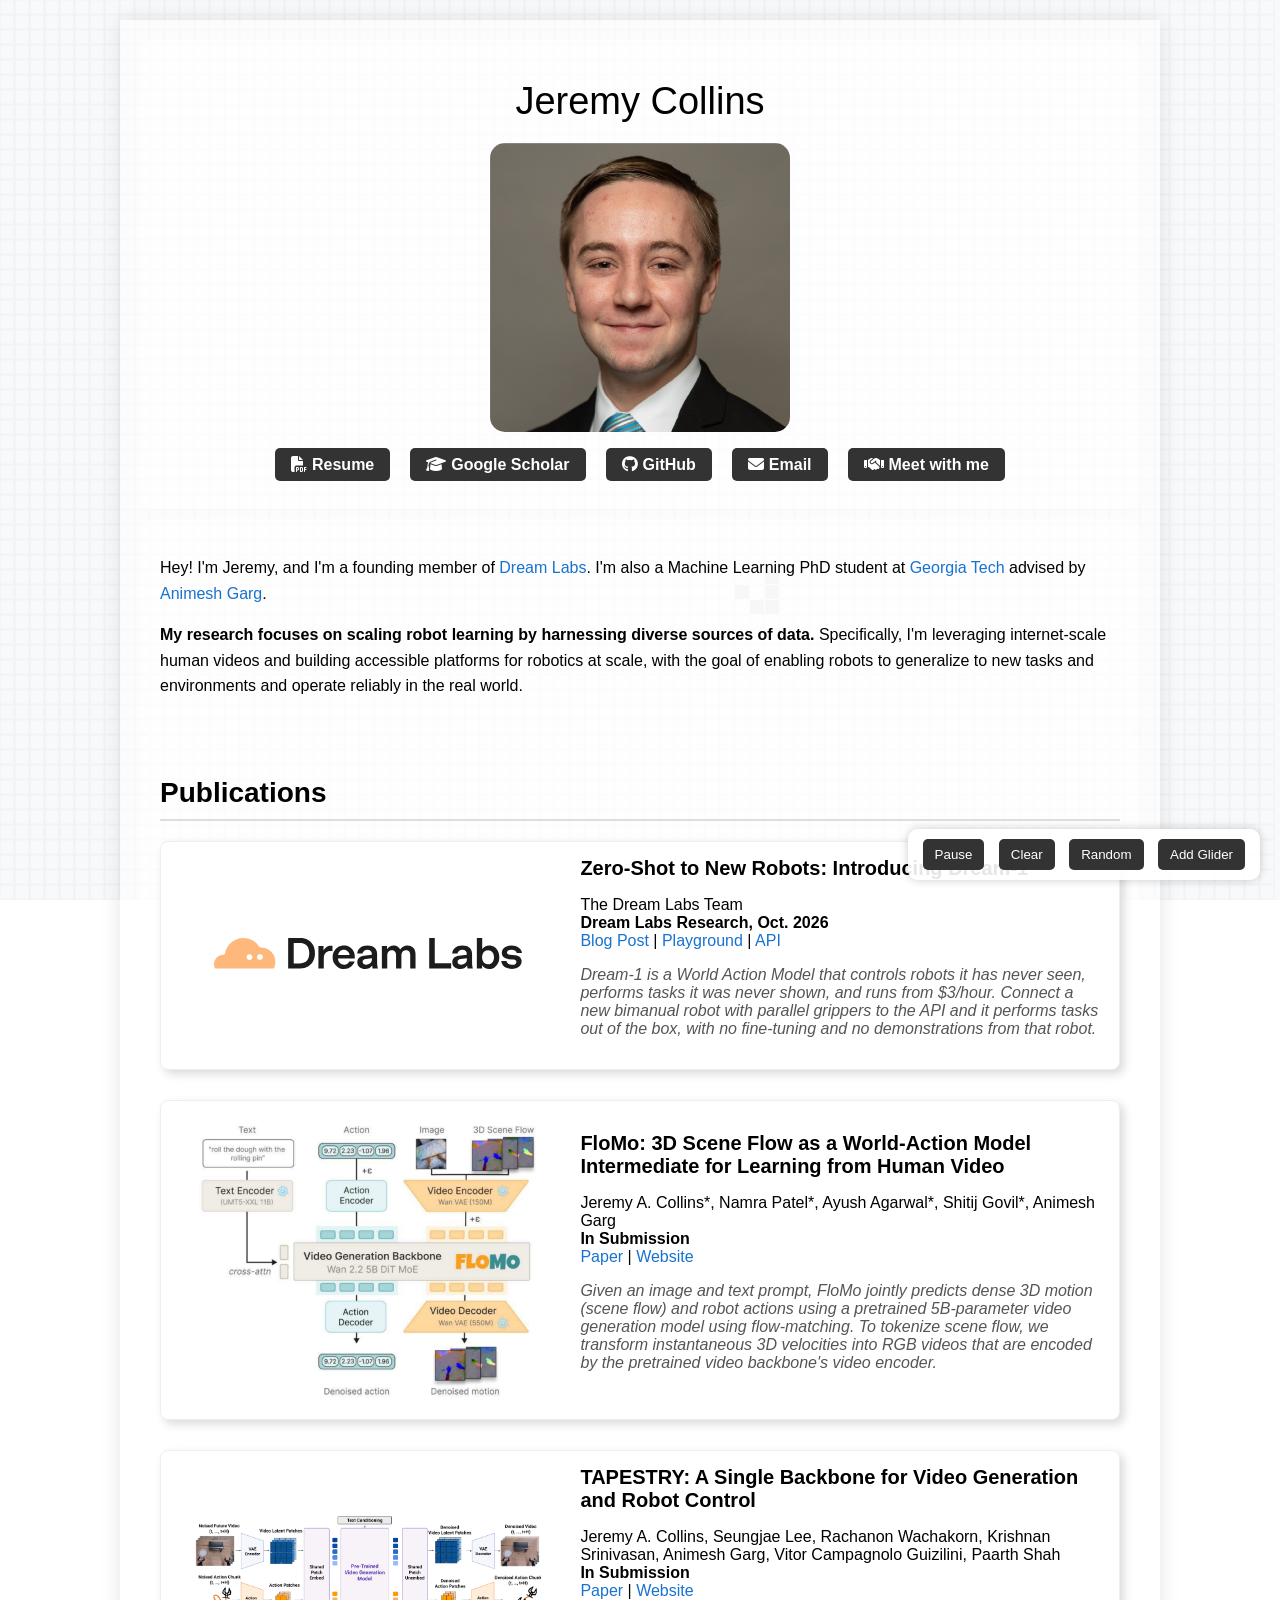
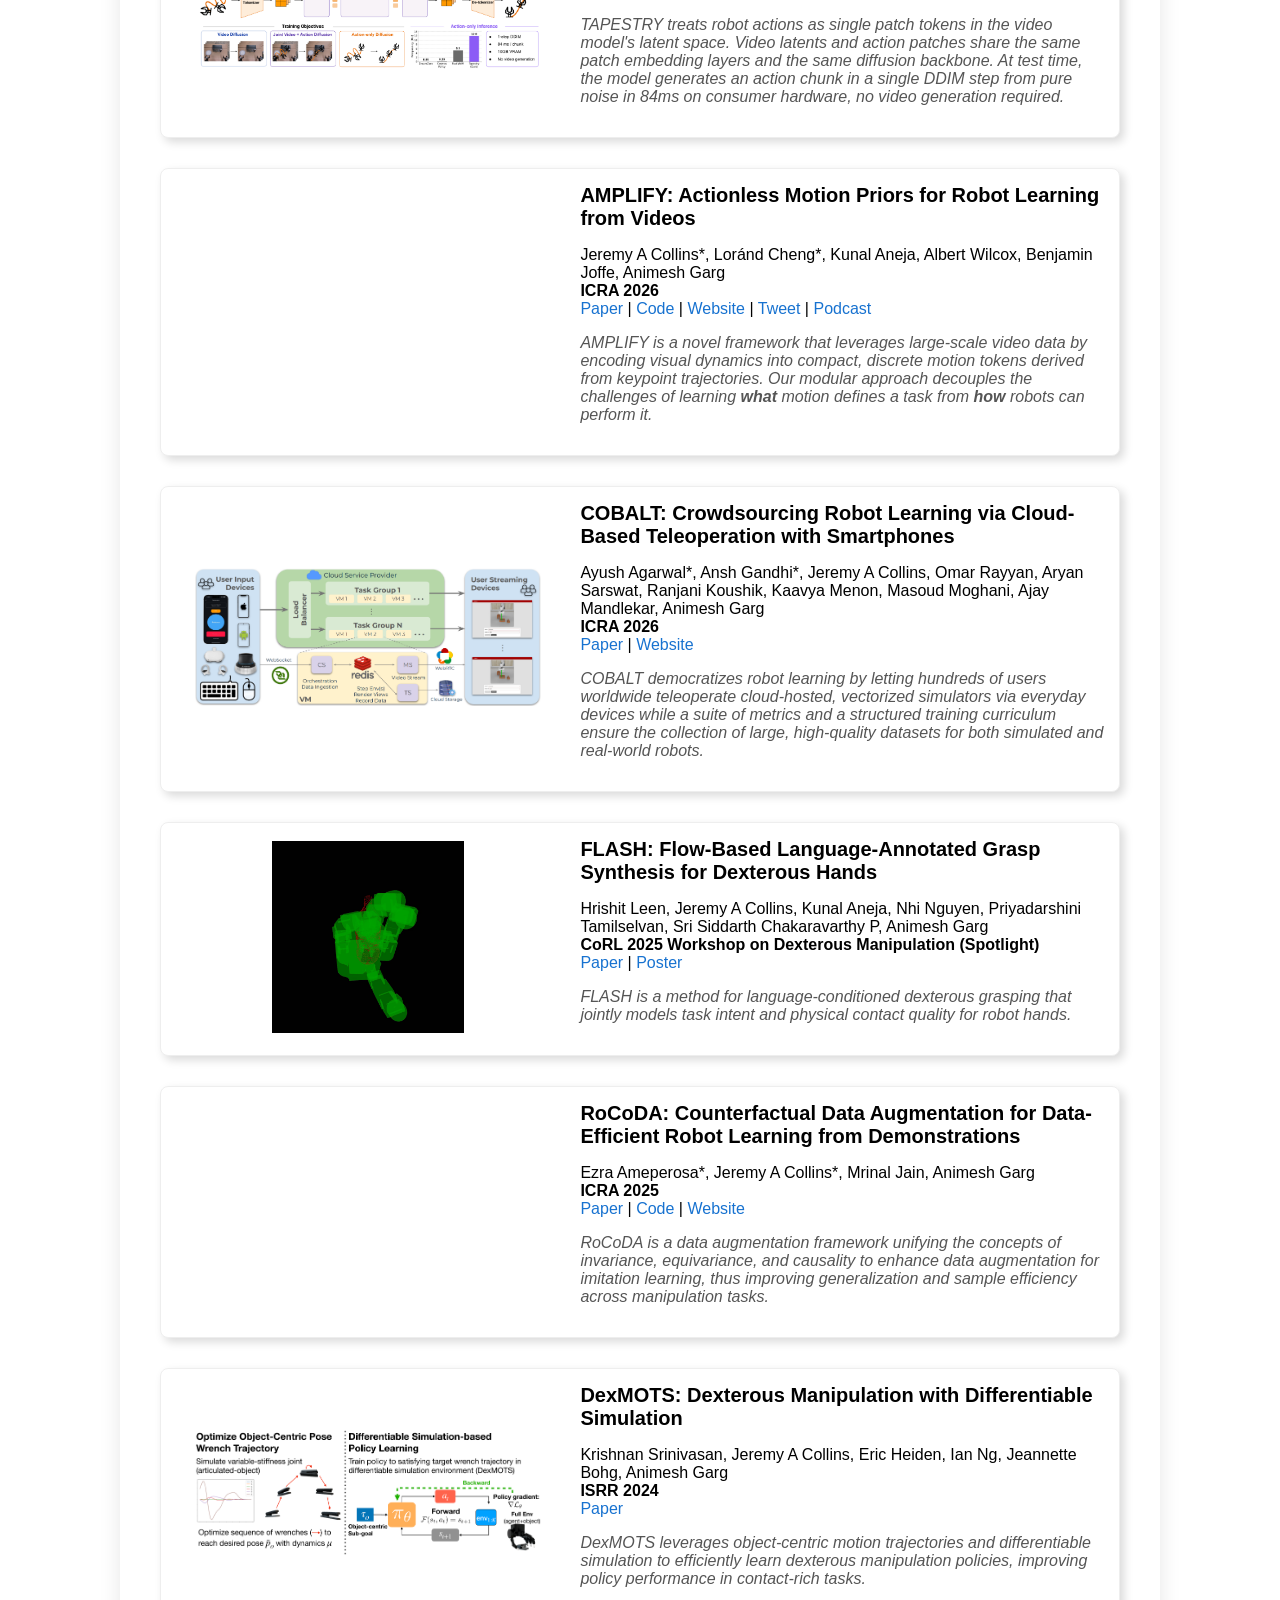
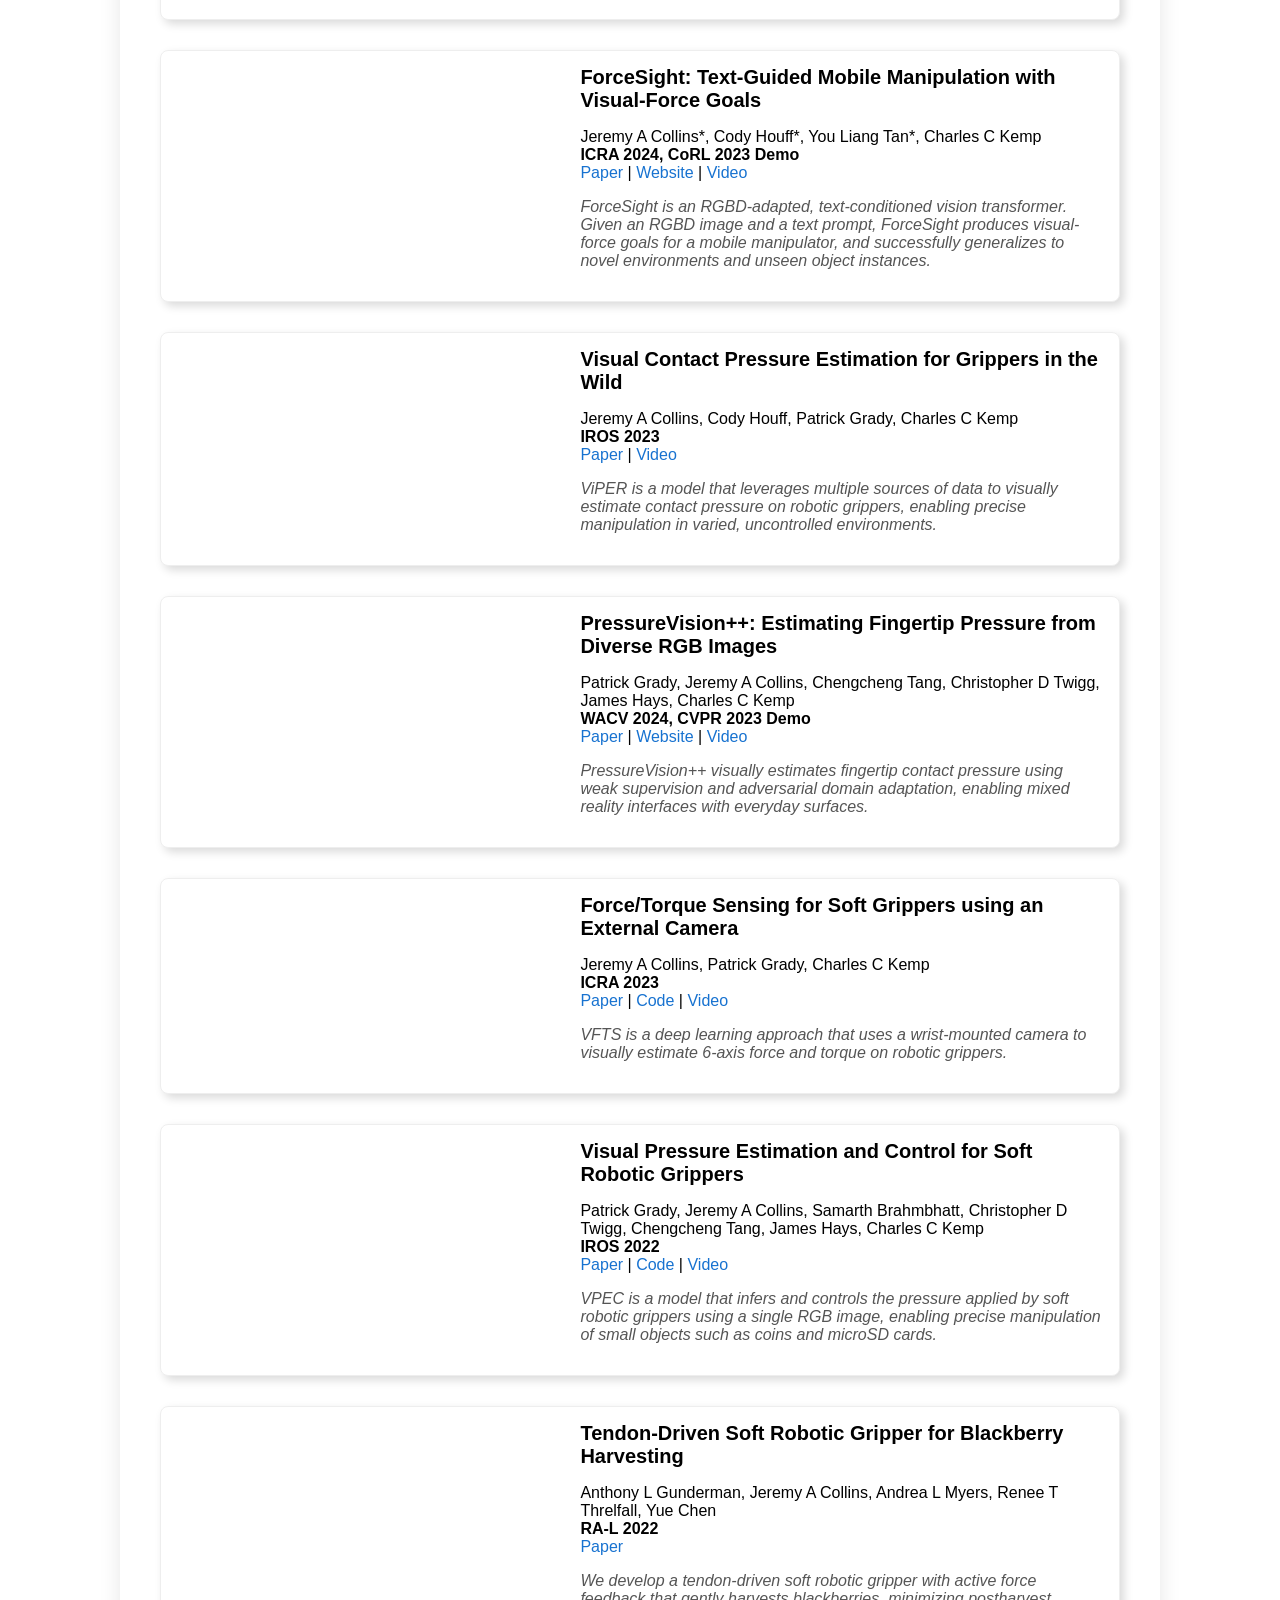
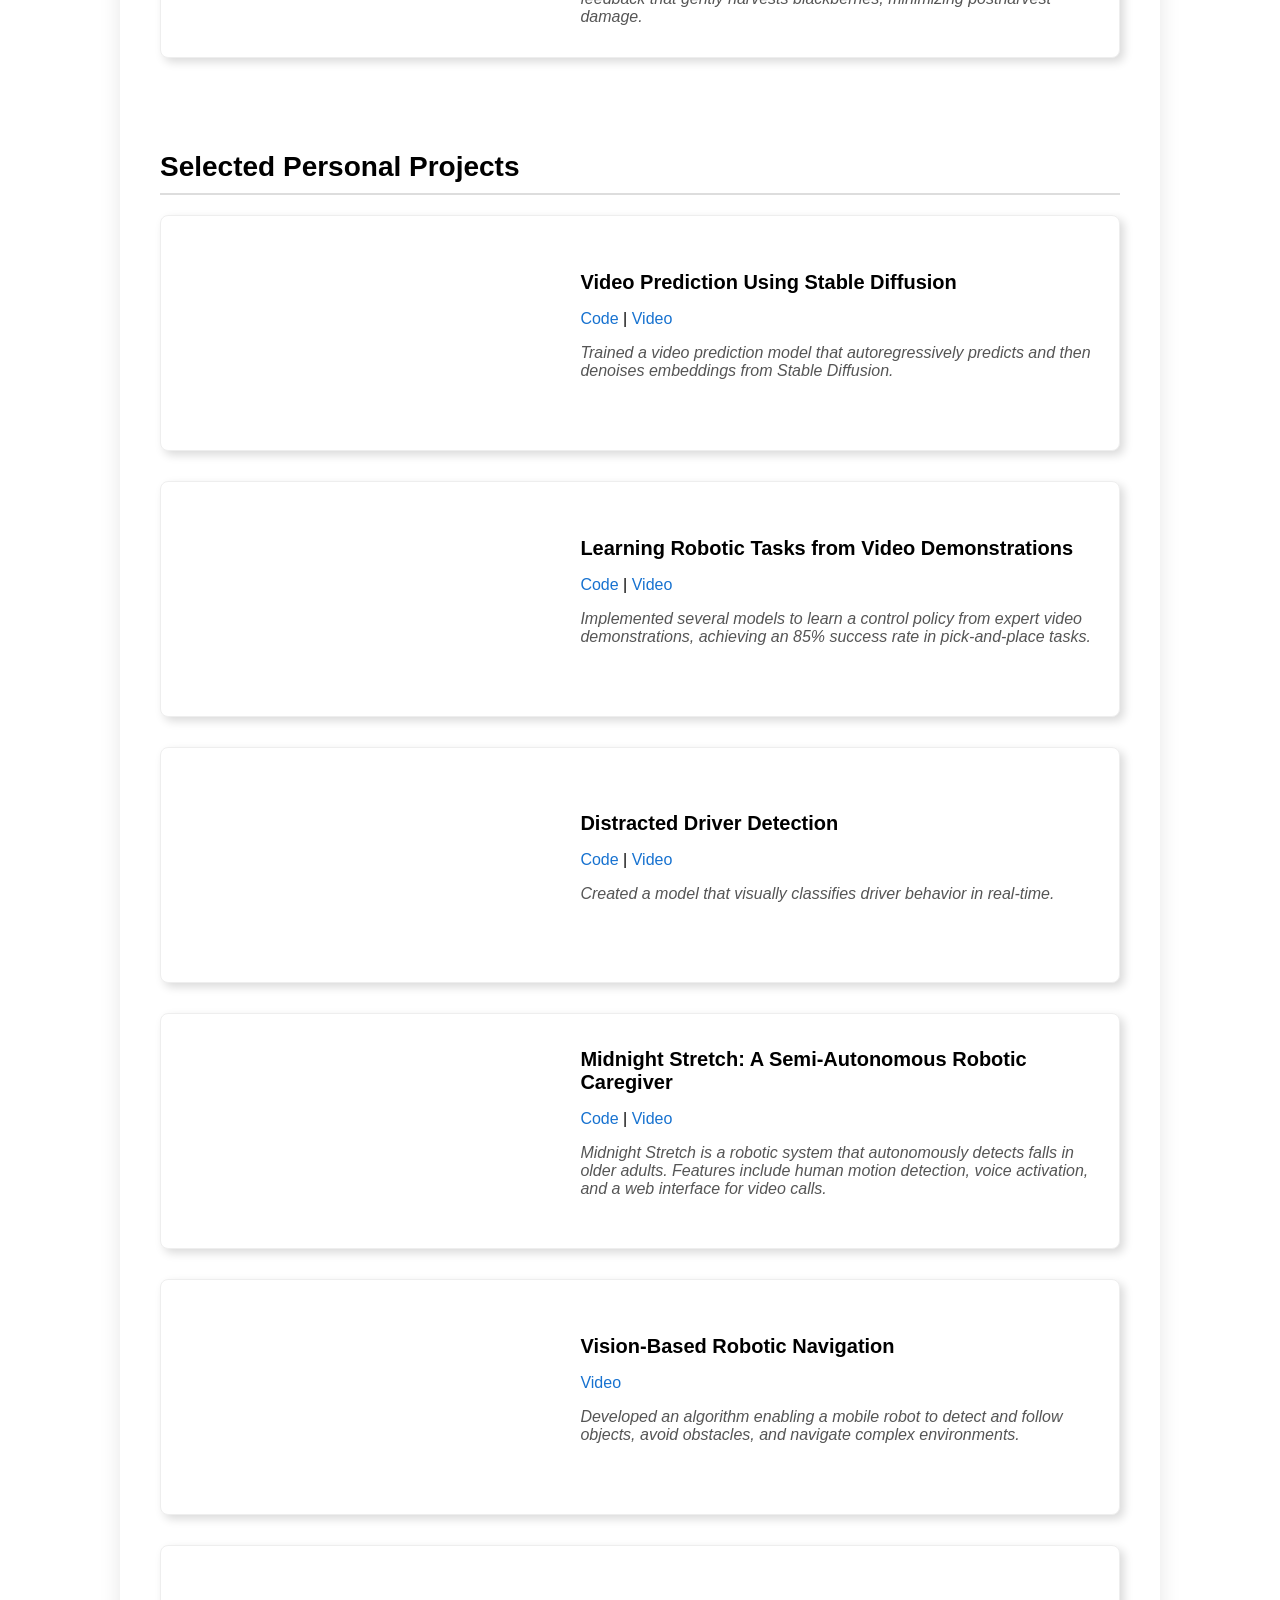
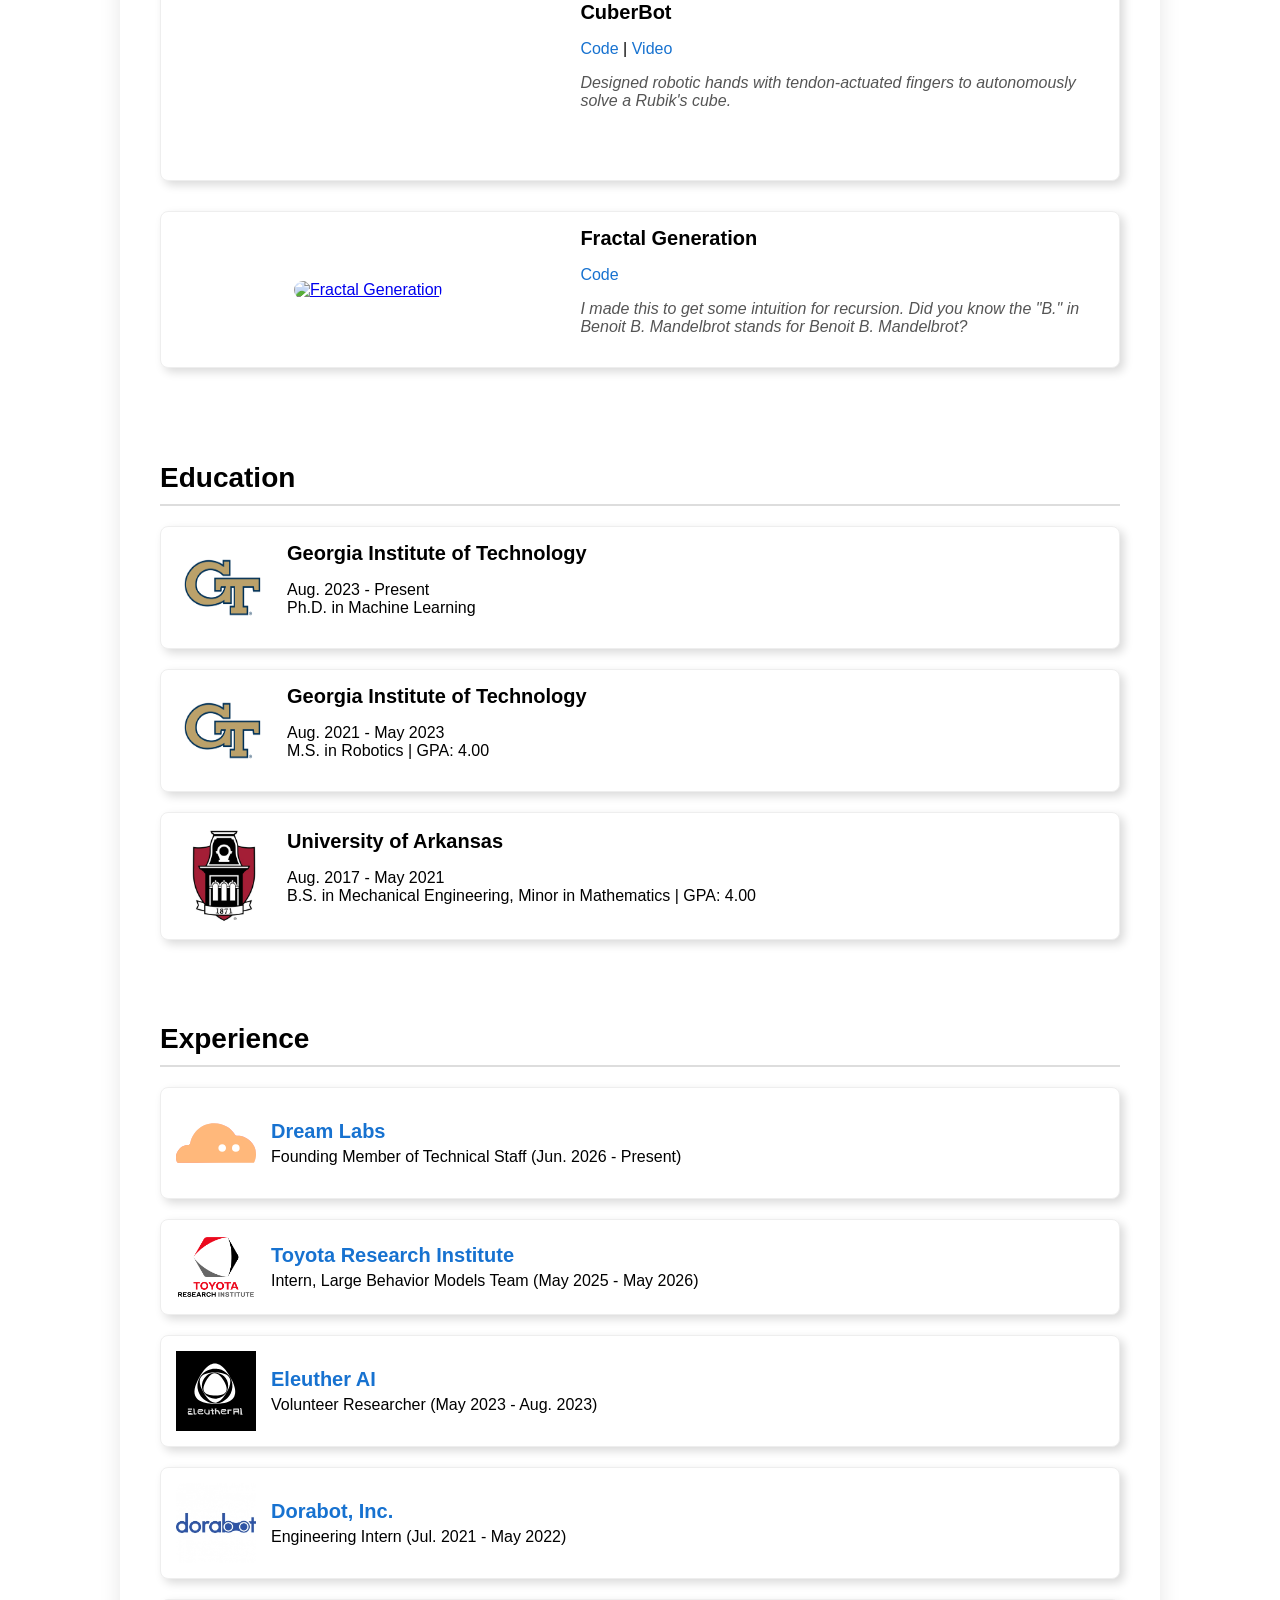
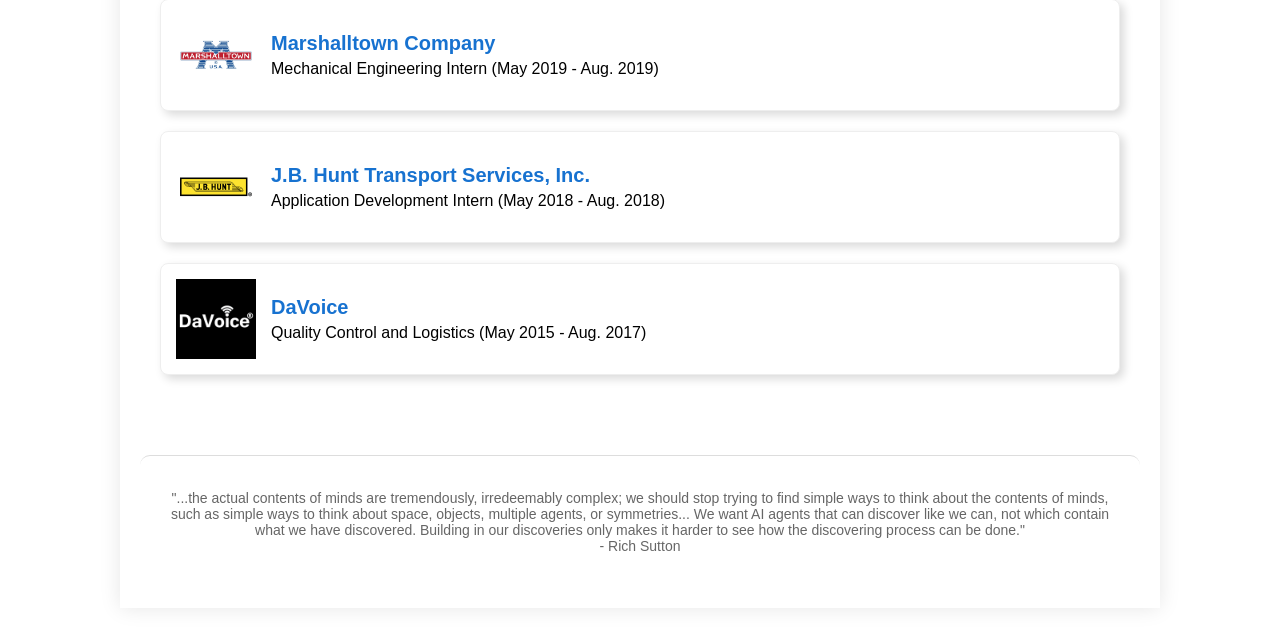
==== commit fe42712d: "Add Dream Labs role, Dream-1 release, updated intro Co-Authored-By: Claude Opus 5.5 <noreply@anthrop" ====
--- a/index.html
+++ b/index.html
@@ -188,14 +188,6 @@
     .experience-logo {
       width: 80px;
       margin-right: 15px;
-    }
-    .stealth-logo {
-      width: 80px;
-      height: 60px;
-      border: 2px dotted #999;
-      border-radius: 8px;
-      margin-right: 15px;
-      flex-shrink: 0;
     }
     .exp-details h3 {
       margin: 0;
@@ -295,18 +287,38 @@
       <!-- About Section -->
       <section id="about">
         <p>
-          Hey! I'm Jeremy, and I'm a Machine Learning PhD student at 
-          <a class="link-accent" href="https://ml.gatech.edu/" target="_blank">Georgia Tech</a> advised by 
+          Hey! I'm Jeremy, and I'm a founding member of
+          <a class="link-accent" href="https://dreamlabs.ai" target="_blank">Dream Labs</a>. I'm also a Machine Learning PhD student at
+          <a class="link-accent" href="https://ml.gatech.edu/" target="_blank">Georgia Tech</a> advised by
           <a class="link-accent" href="https://animesh.garg.tech/" target="_blank">Animesh Garg</a>.
         </p>
         <p>
-          <strong>My research focuses on scaling robot learning by harnessing diverse sources of data.</strong> Specifically, I'm leveraging internet-scale human videos, designing efficient data augmentation algorithms, and building accessible platforms for large-scale teleoperation, with the goal of enabling robots to generalize to new tasks and environments and operate reliably in the real world.
+          <strong>My research focuses on scaling robot learning by harnessing diverse sources of data.</strong> Specifically, I'm leveraging internet-scale human videos and building accessible platforms for robotics at scale, with the goal of enabling robots to generalize to new tasks and environments and operate reliably in the real world.
         </p>
       </section>
       
       <!-- Publications Section -->
       <section id="publications">
         <h2>Publications</h2>
+
+        <article class="publication">
+          <div class="media">
+            <a href="https://dreamlabs.ai/research/dream-1/" target="_blank">
+              <img src="images/dreamlabs_logo.svg" alt="Dream Labs" width="80%">
+            </a>
+          </div>
+          <div class="pub-details">
+            <h3>Zero-Shot to New Robots: Introducing Dream-1</h3>
+            <p>
+              The Dream Labs Team<br>
+              <strong>Dream Labs Research, Oct. 2026</strong><br>
+              <a class="link-accent" href="https://dreamlabs.ai/research/dream-1/" target="_blank">Blog Post</a> |
+              <a class="link-accent" href="https://dreamlabs.ai/playground/" target="_blank">Playground</a> |
+              <a class="link-accent" href="https://platform.dreamlabs.ai" target="_blank">API</a>
+            </p>
+            <p class="publication-description">Dream-1 is a World Action Model that controls robots it has never seen, performs tasks it was never shown, and runs from $3/hour. Connect a new bimanual robot with parallel grippers to the API and it performs tasks out of the box, with no fine-tuning and no demonstrations from that robot.</p>
+          </div>
+        </article>
 
         <article class="publication">
           <div class="media">
@@ -683,10 +695,10 @@
       <section id="experience">
         <h2>Experience</h2>
         <article class="experience-card">
-          <div class="stealth-logo"></div>
+          <img src="images/dreamlabs_icon.svg" alt="Dream Labs" class="experience-logo">
           <div class="exp-details">
-            <h3><span class="link-accent">Building something new</span></h3>
-            <p>In stealth (Jun. 2026 - Present)</p>
+            <h3><a class="link-accent" href="https://dreamlabs.ai" target="_blank">Dream Labs</a></h3>
+            <p>Founding Member of Technical Staff (Jun. 2026 - Present)</p>
           </div>
         </article>
         <article class="experience-card">
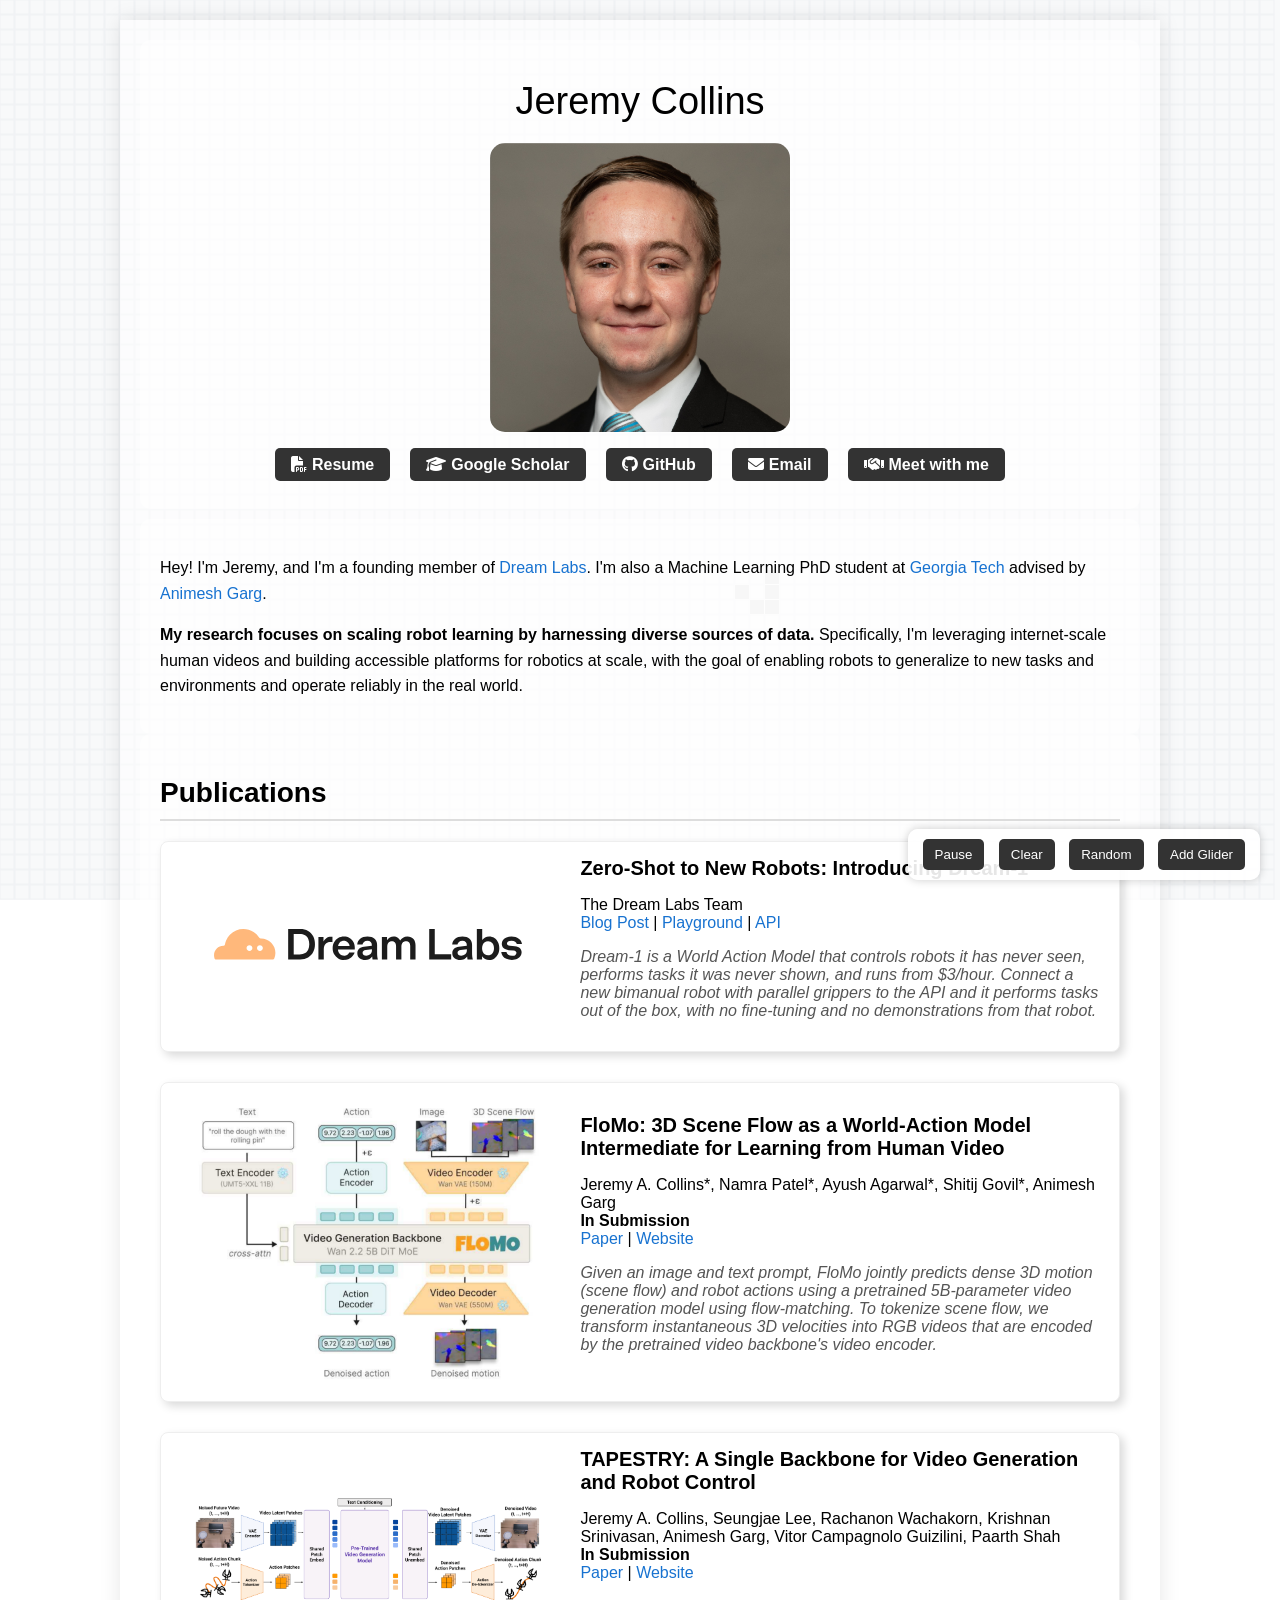
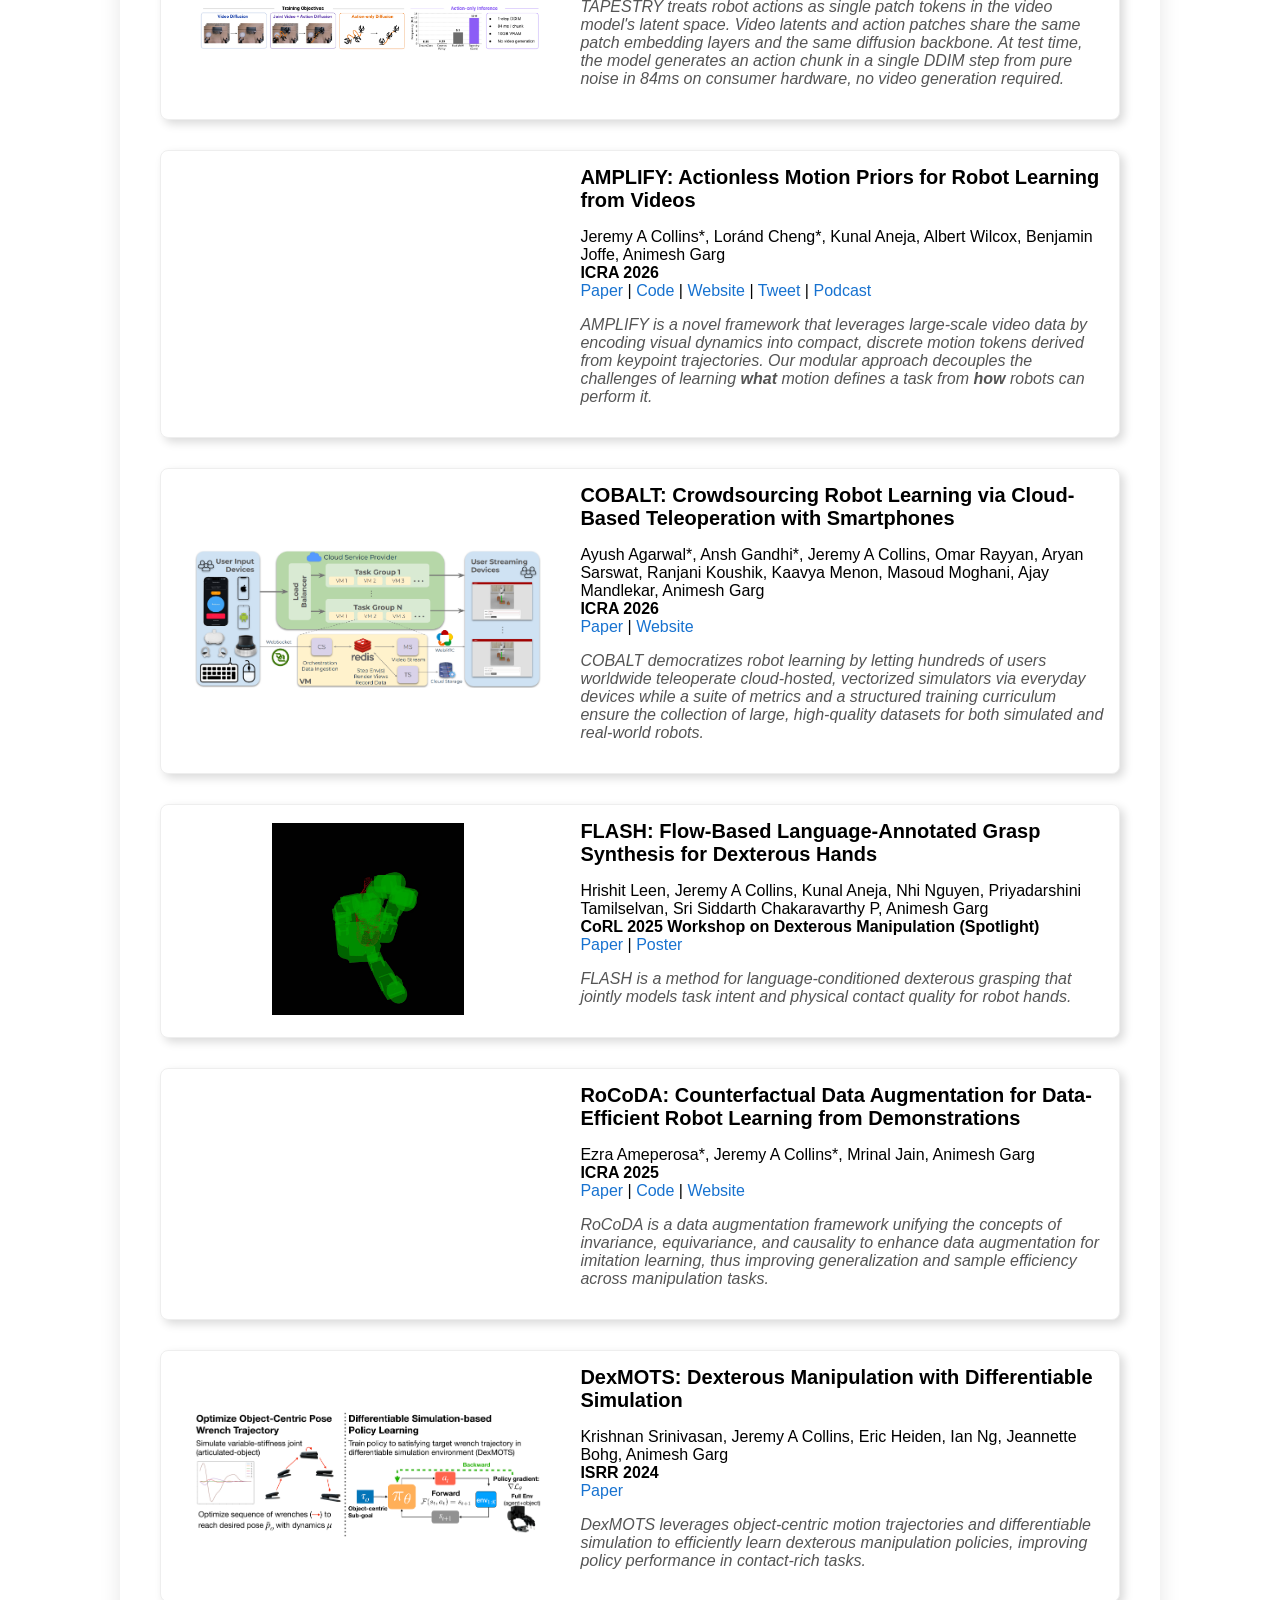
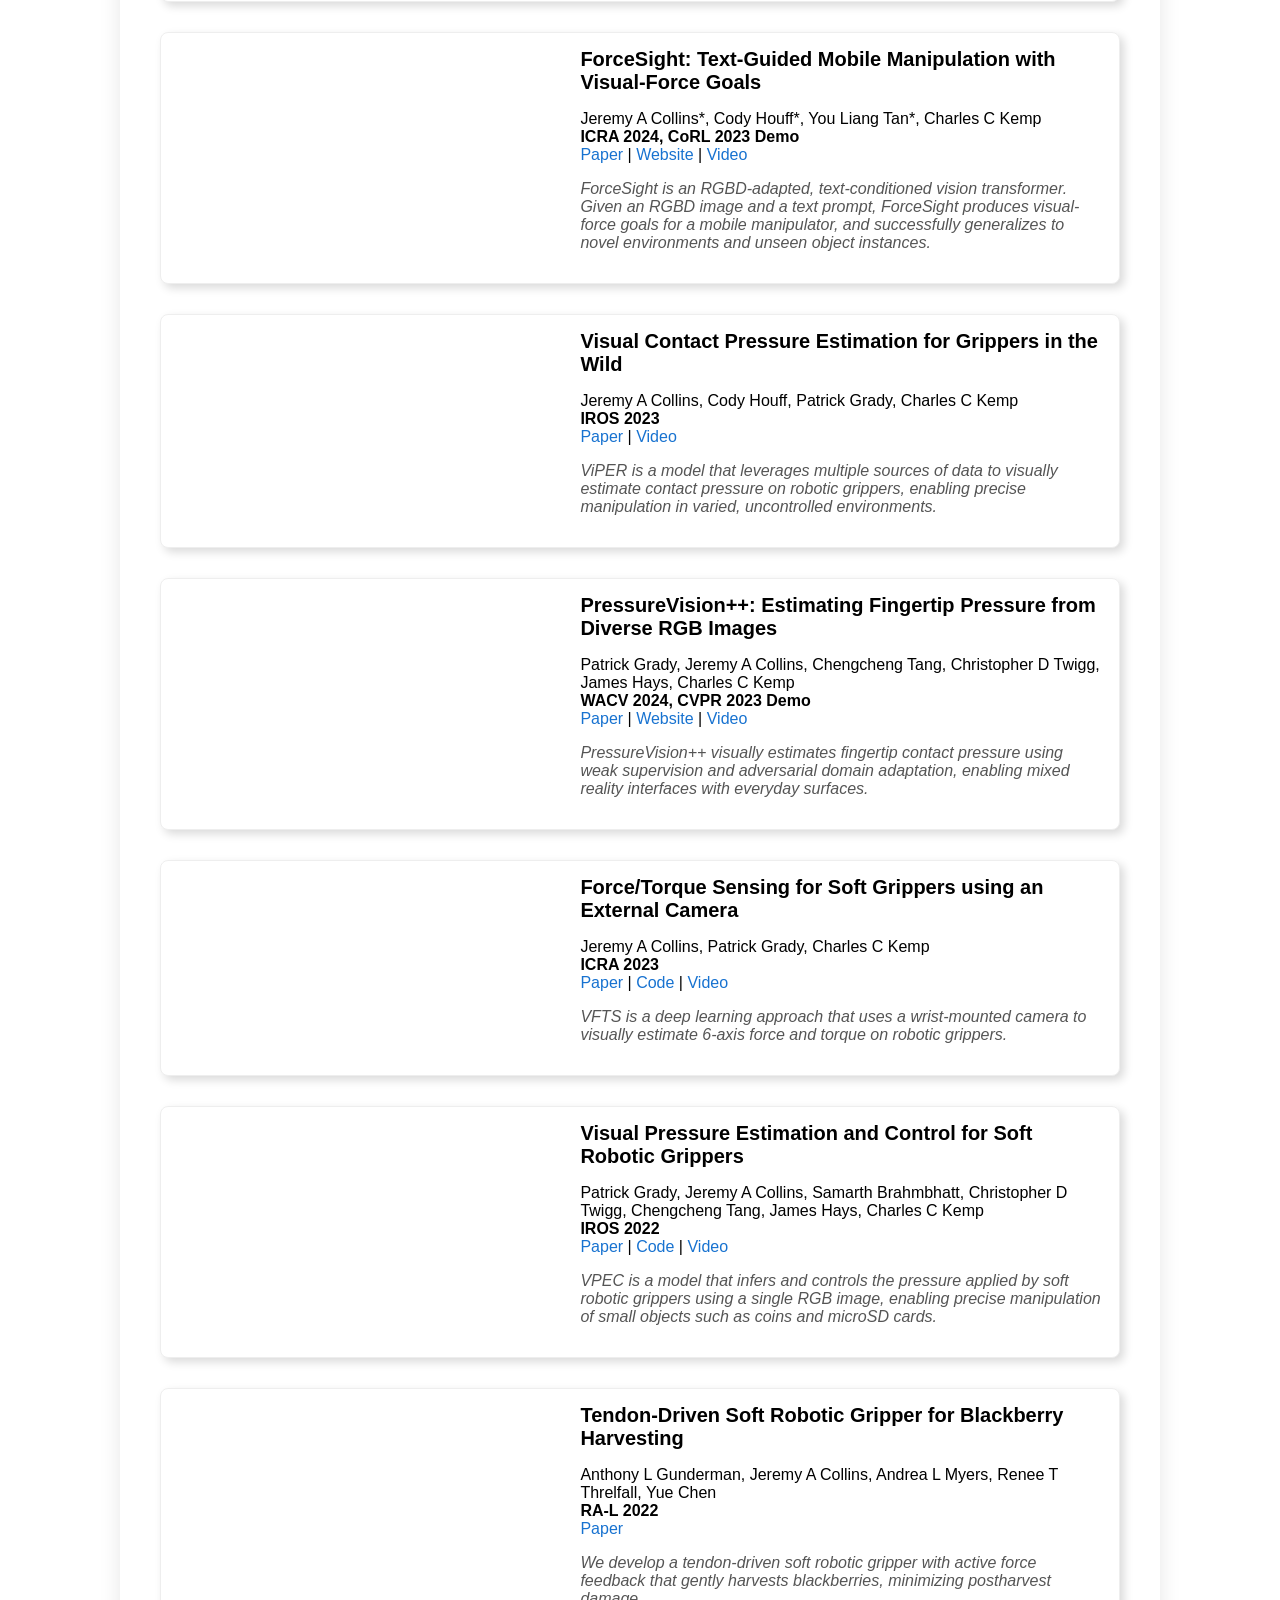
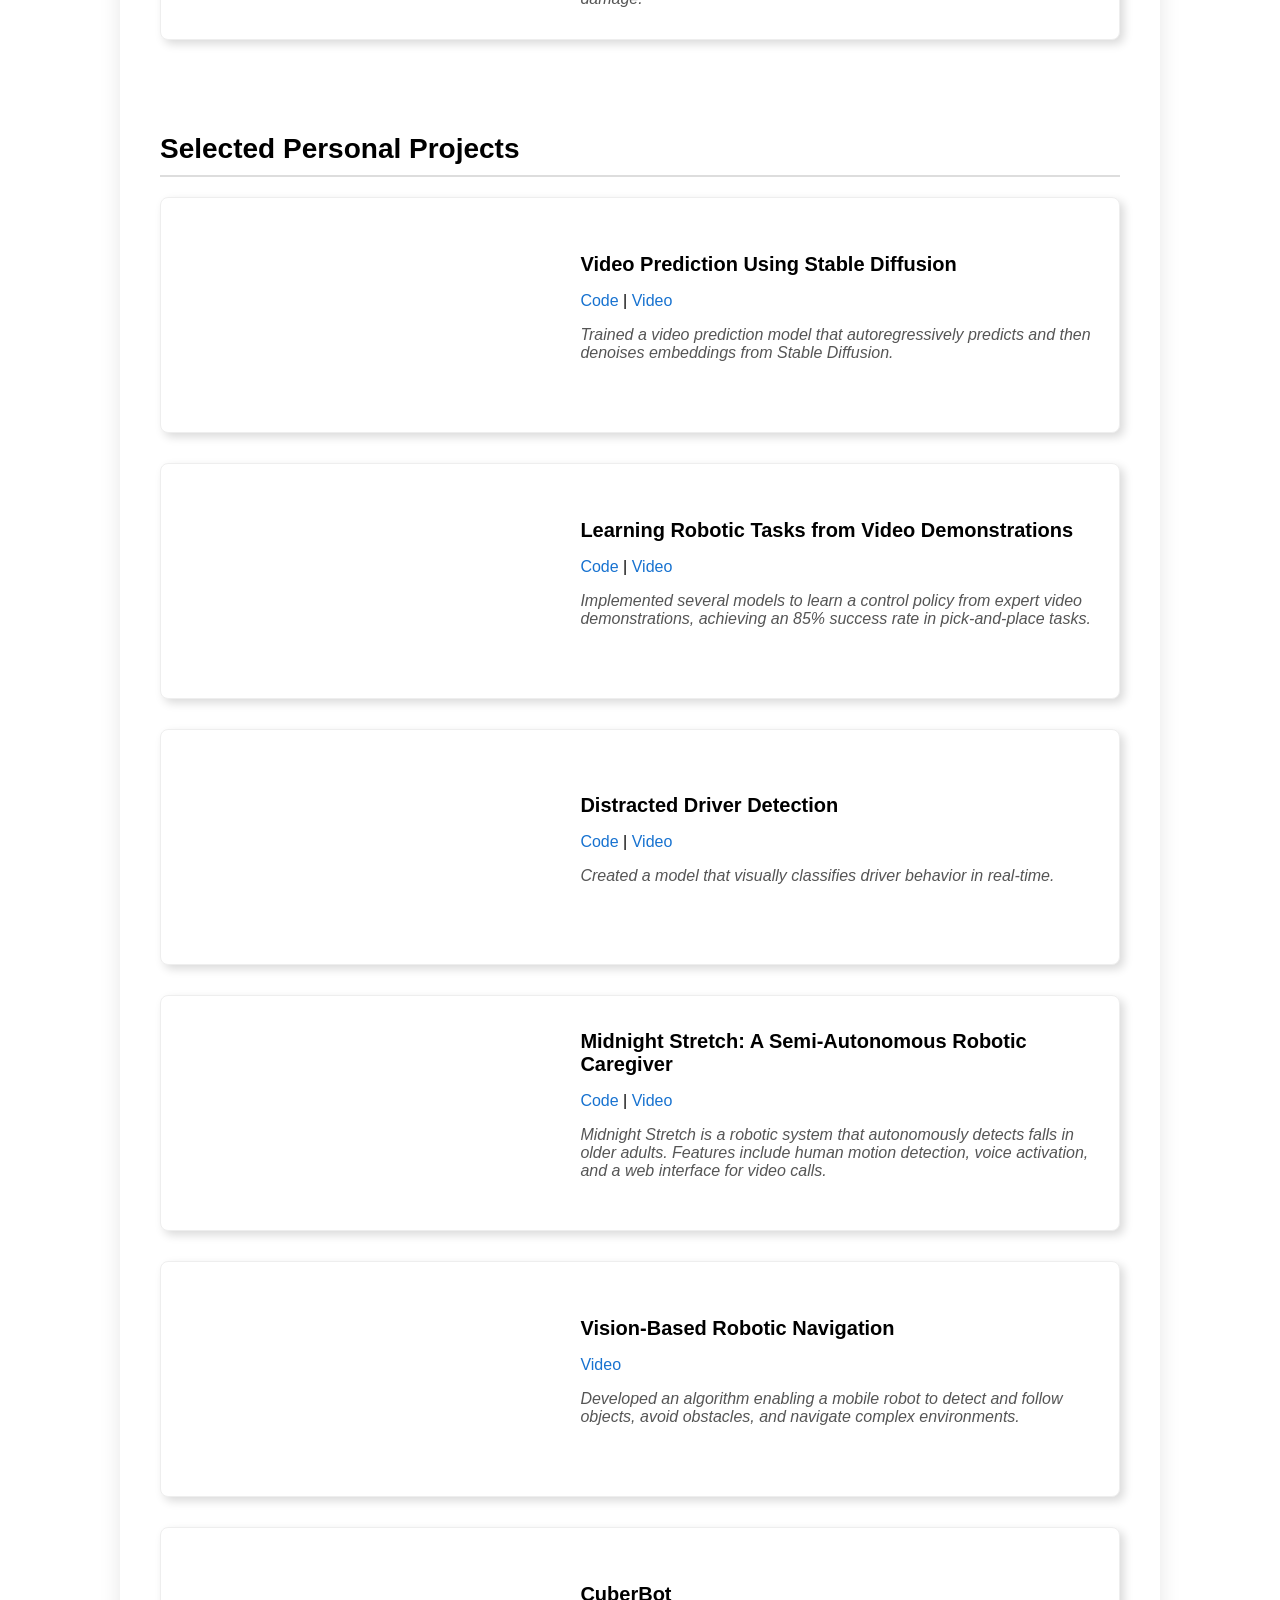
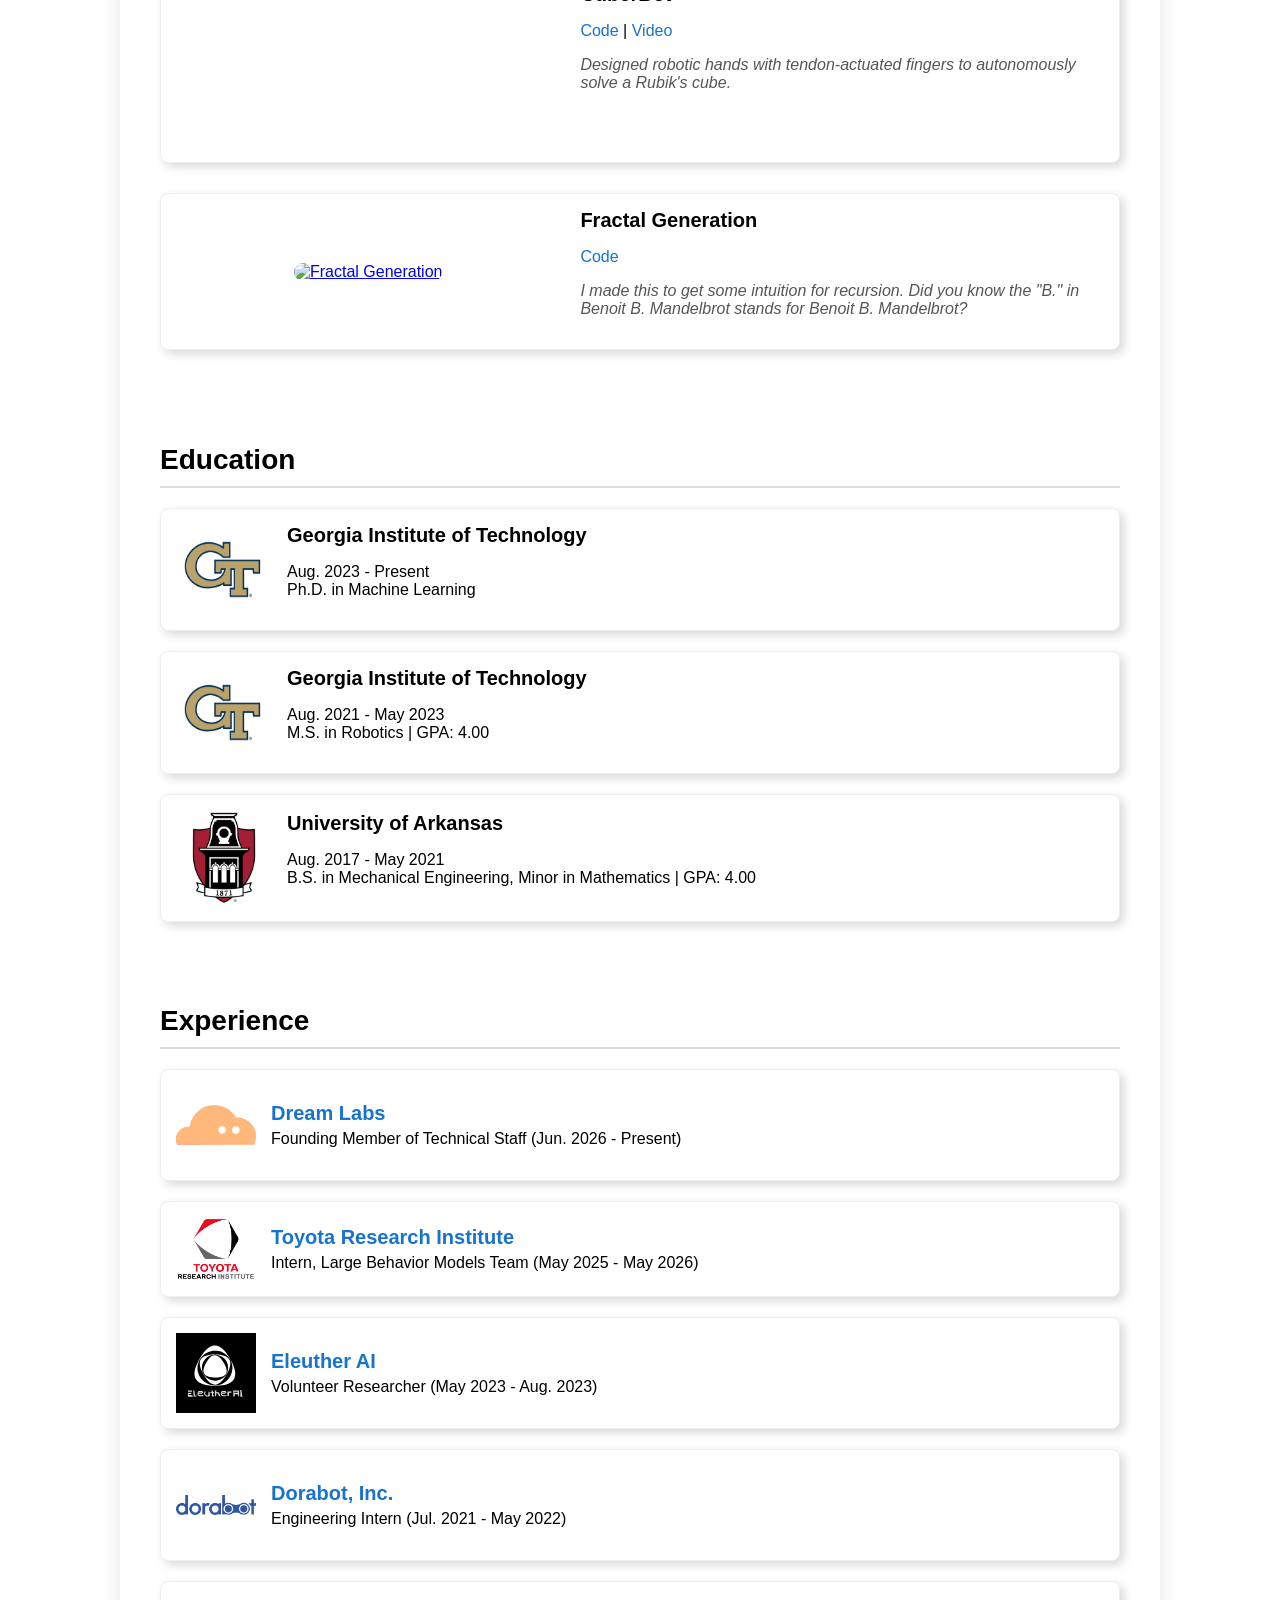
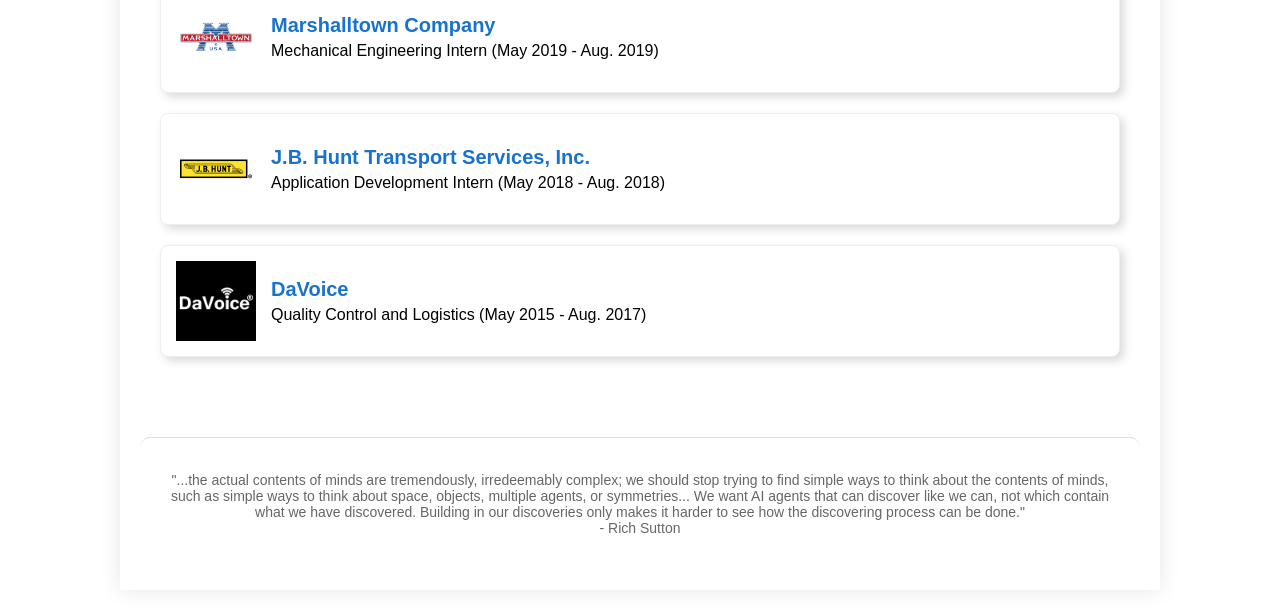
==== commit 5c903dc3: "Drop venue line from Dream-1 publication card Co-Authored-By: Claude Opus 5.5 <noreply@anthropic.com" ====
--- a/index.html
+++ b/index.html
@@ -311,7 +311,6 @@
             <h3>Zero-Shot to New Robots: Introducing Dream-1</h3>
             <p>
               The Dream Labs Team<br>
-              <strong>Dream Labs Research, Oct. 2026</strong><br>
               <a class="link-accent" href="https://dreamlabs.ai/research/dream-1/" target="_blank">Blog Post</a> |
               <a class="link-accent" href="https://dreamlabs.ai/playground/" target="_blank">Playground</a> |
               <a class="link-accent" href="https://platform.dreamlabs.ai" target="_blank">API</a>
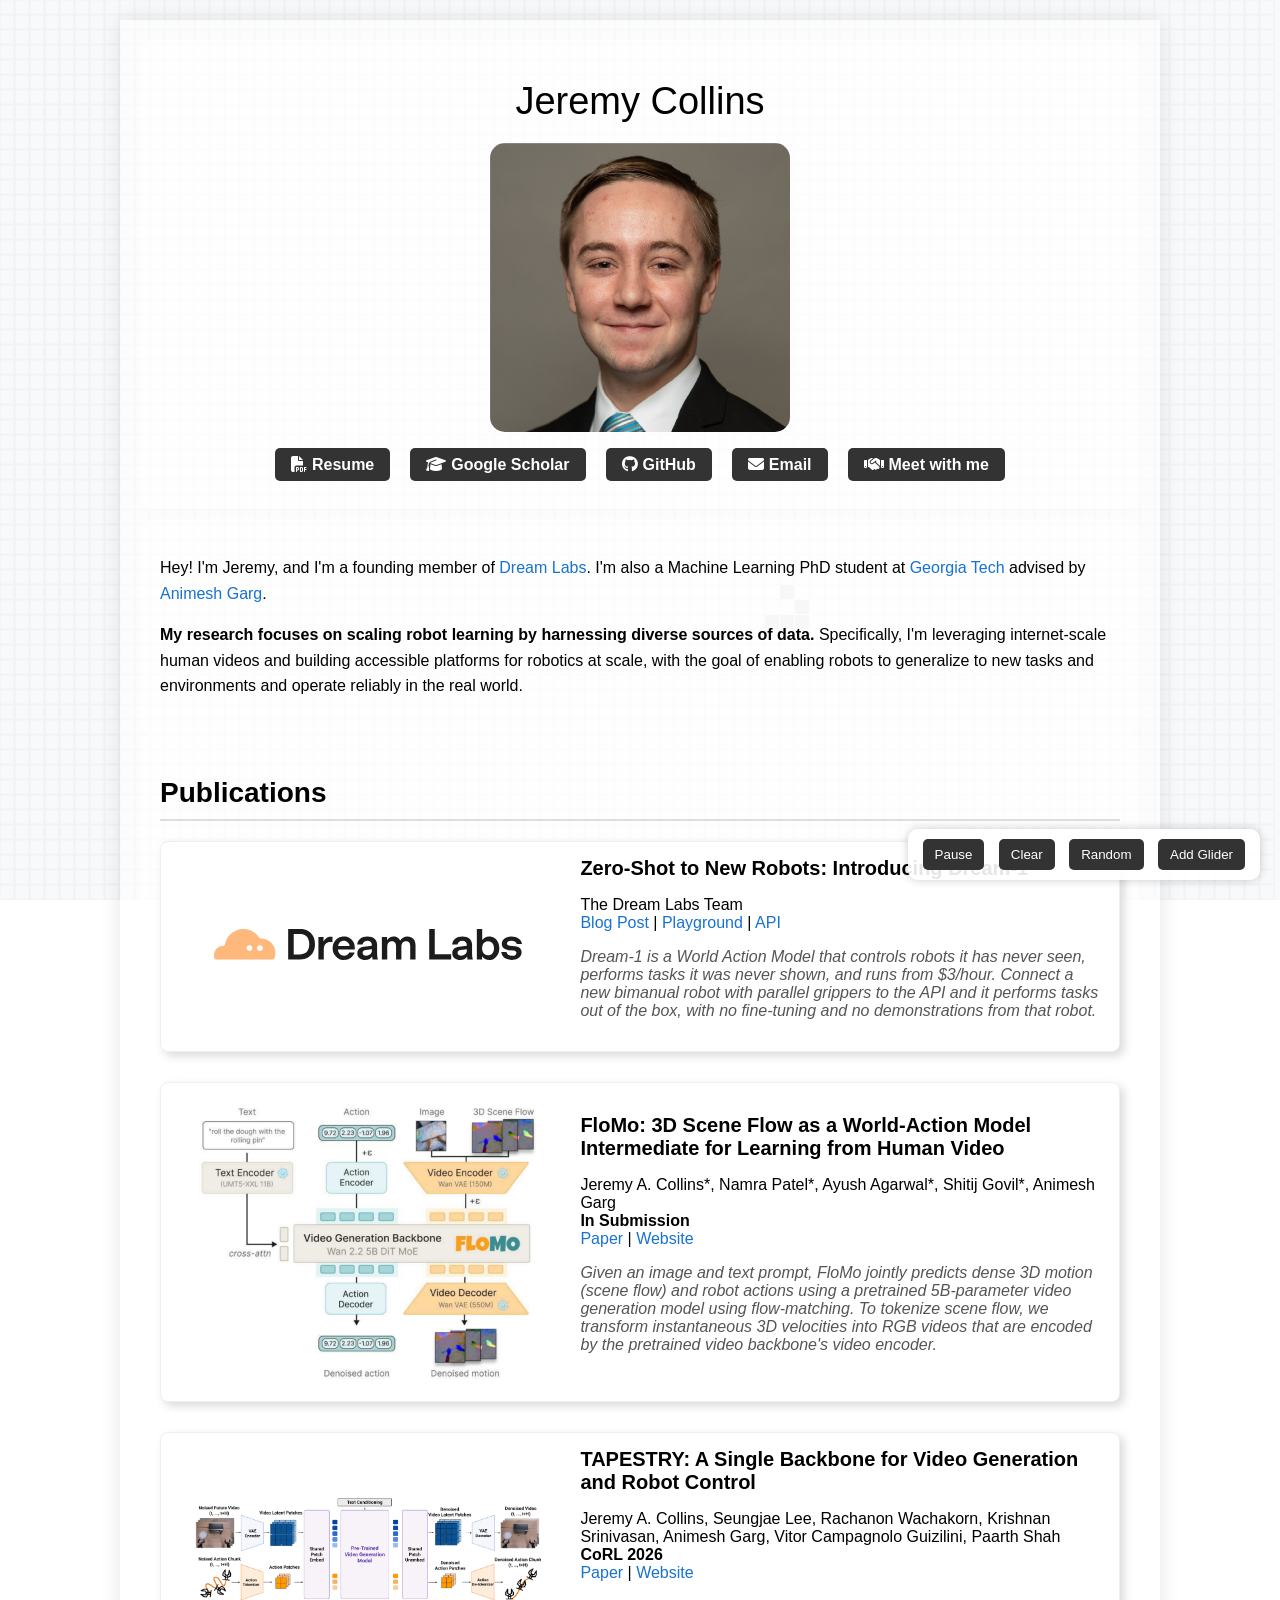
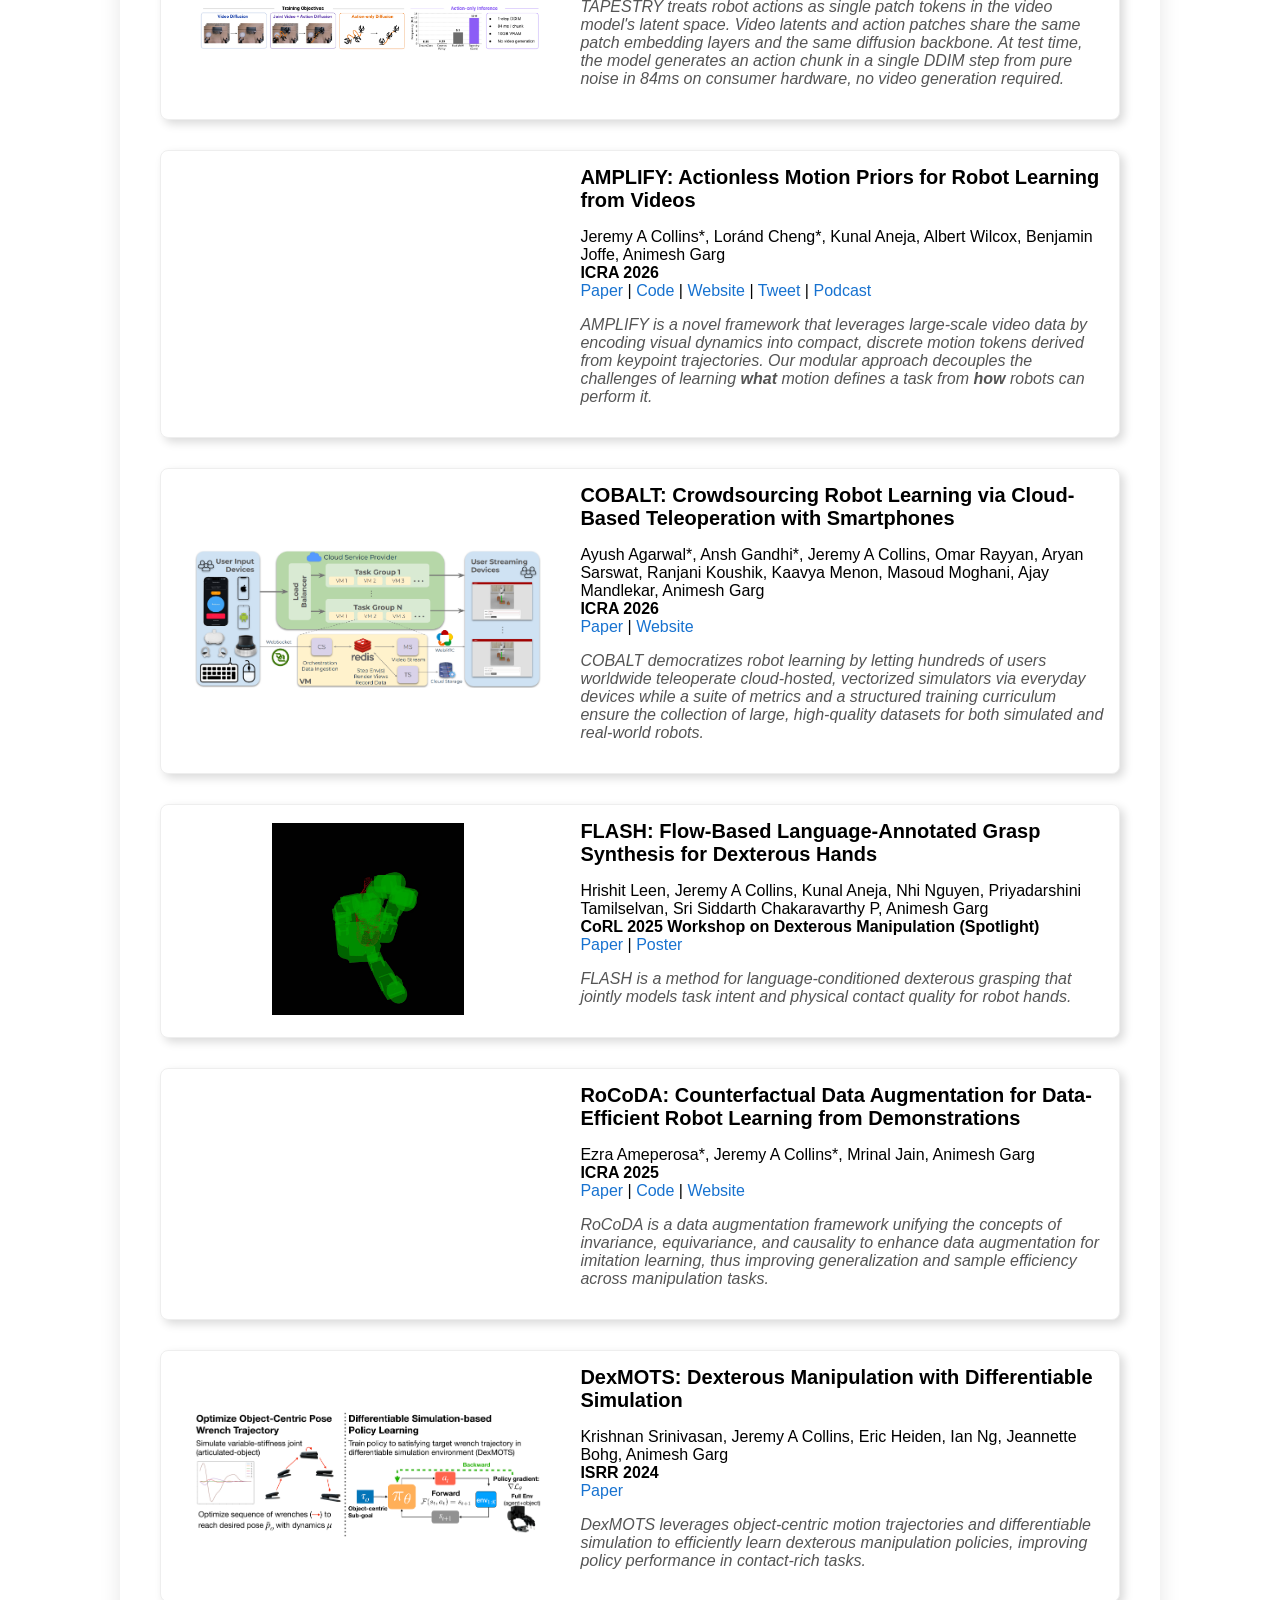
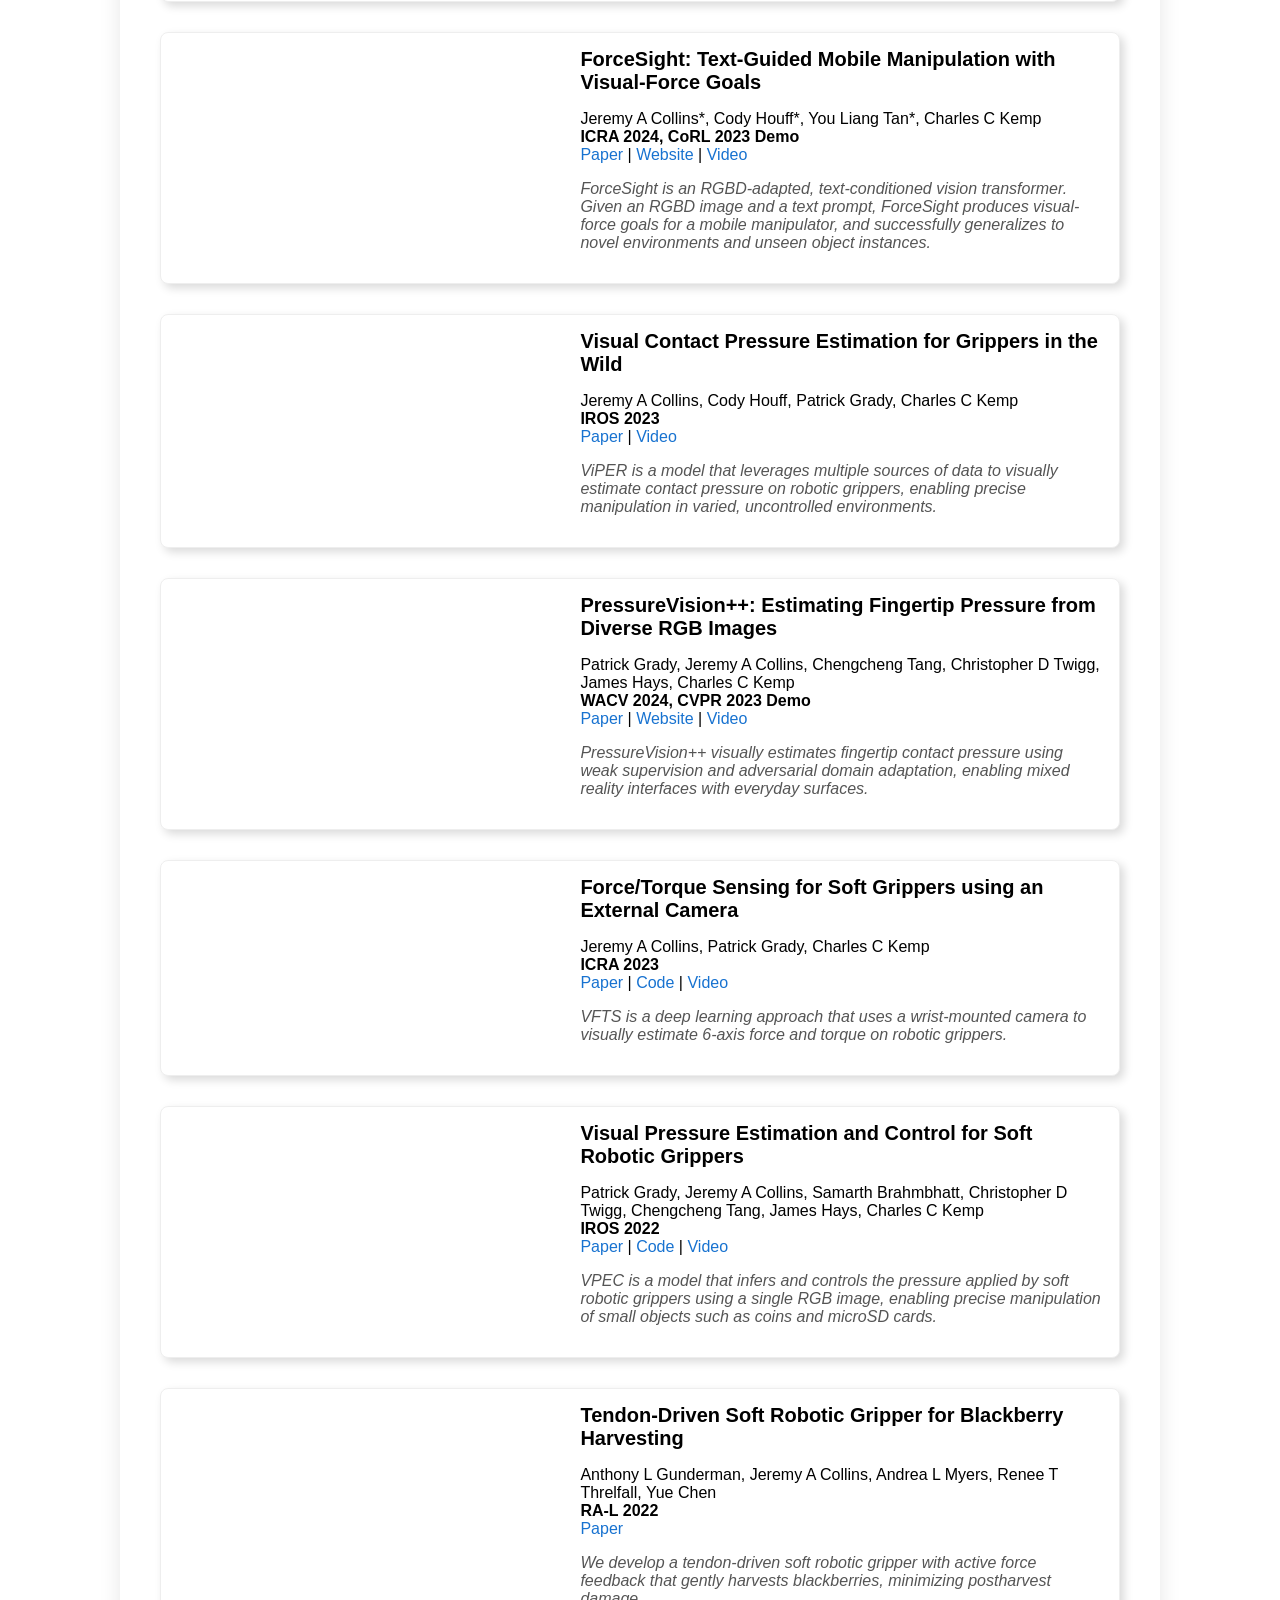
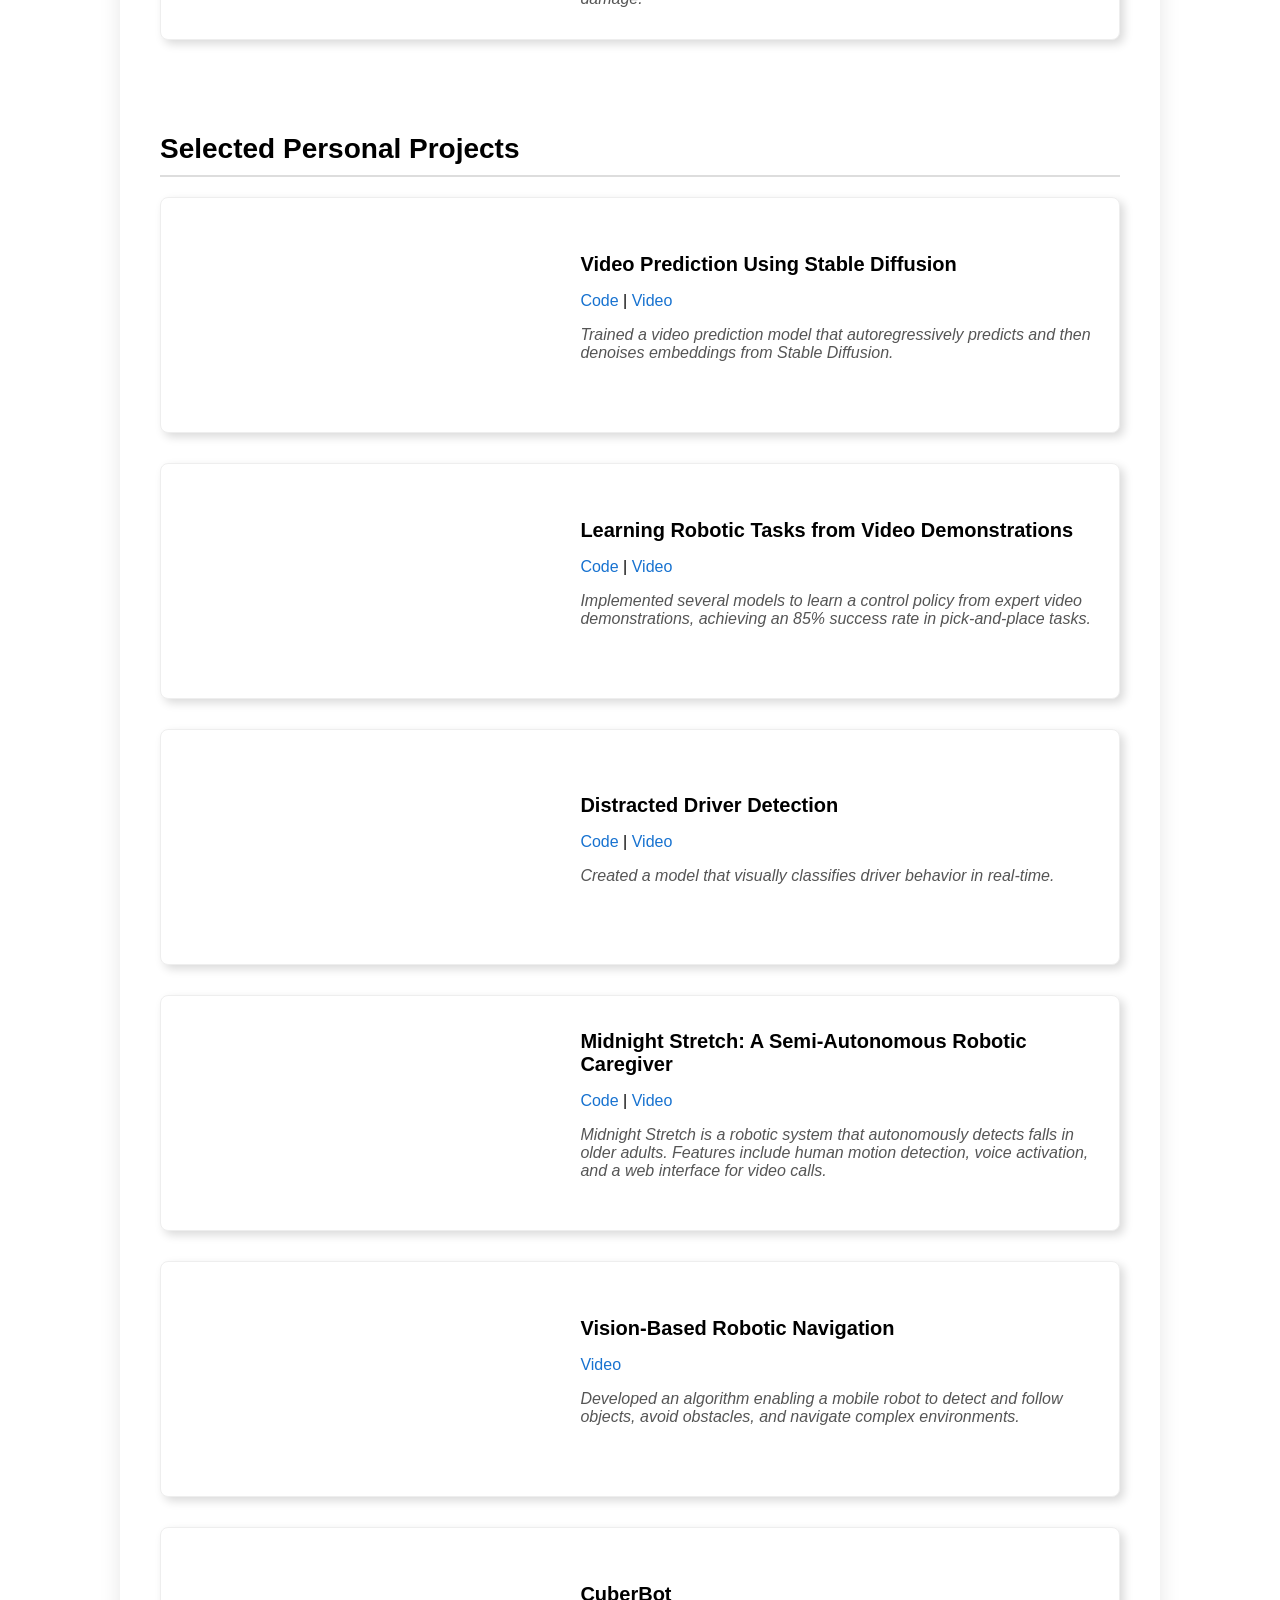
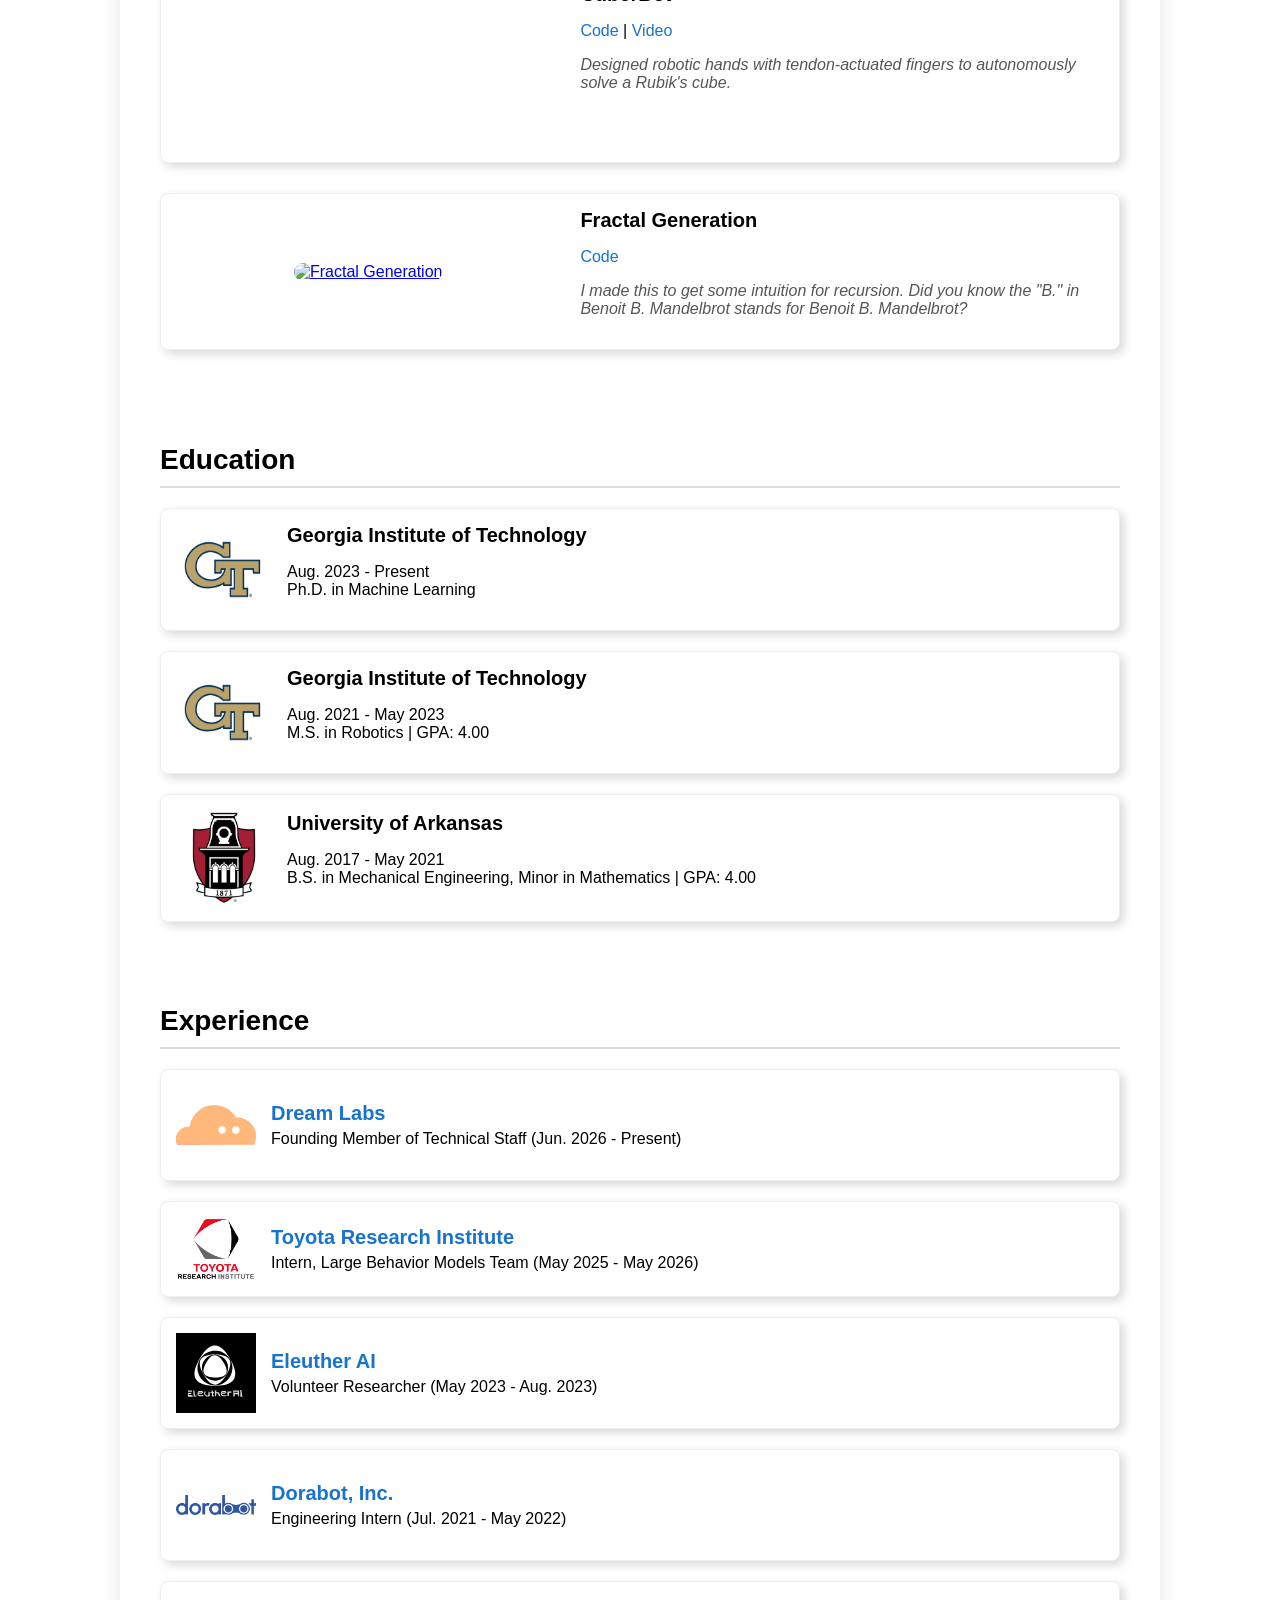
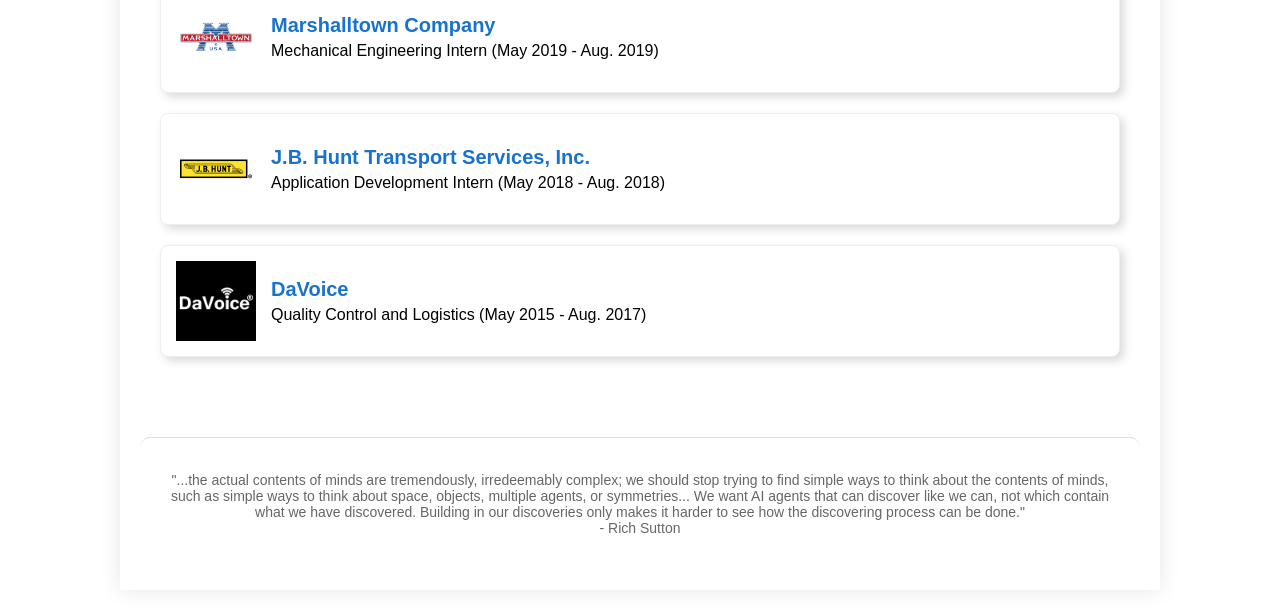
==== commit 9c44c7a2: "Mark TAPESTRY as CoRL 2026 Co-Authored-By: Claude Opus 5.5 <noreply@anthropic.com> Claude-Session: h" ====
--- a/index.html
+++ b/index.html
@@ -348,7 +348,7 @@
             <p>
               Jeremy A. Collins, Seungjae Lee, Rachanon Wachakorn, Krishnan Srinivasan, Animesh Garg,
 Vitor Campagnolo Guizilini, Paarth Shah<br>
-              <strong>In Submission</strong><br>
+              <strong>CoRL 2026</strong><br>
               <a class="link-accent" href="https://www.dropbox.com/scl/fi/m4l5d9vdidrc2z4se56r3/tapestry.pdf?rlkey=zsv2djjy07e1h5wi88yglzzw5&st=90atr5xf&dl=0" target="_blank">Paper</a> |
               <!-- <a class="link-accent" href="https://github.com/pairlab/AMPLIFY" target="_blank">Code</a> | -->
               <a class="link-accent" href="https://tapestry-wam.github.io/" target="_blank">Website</a> 
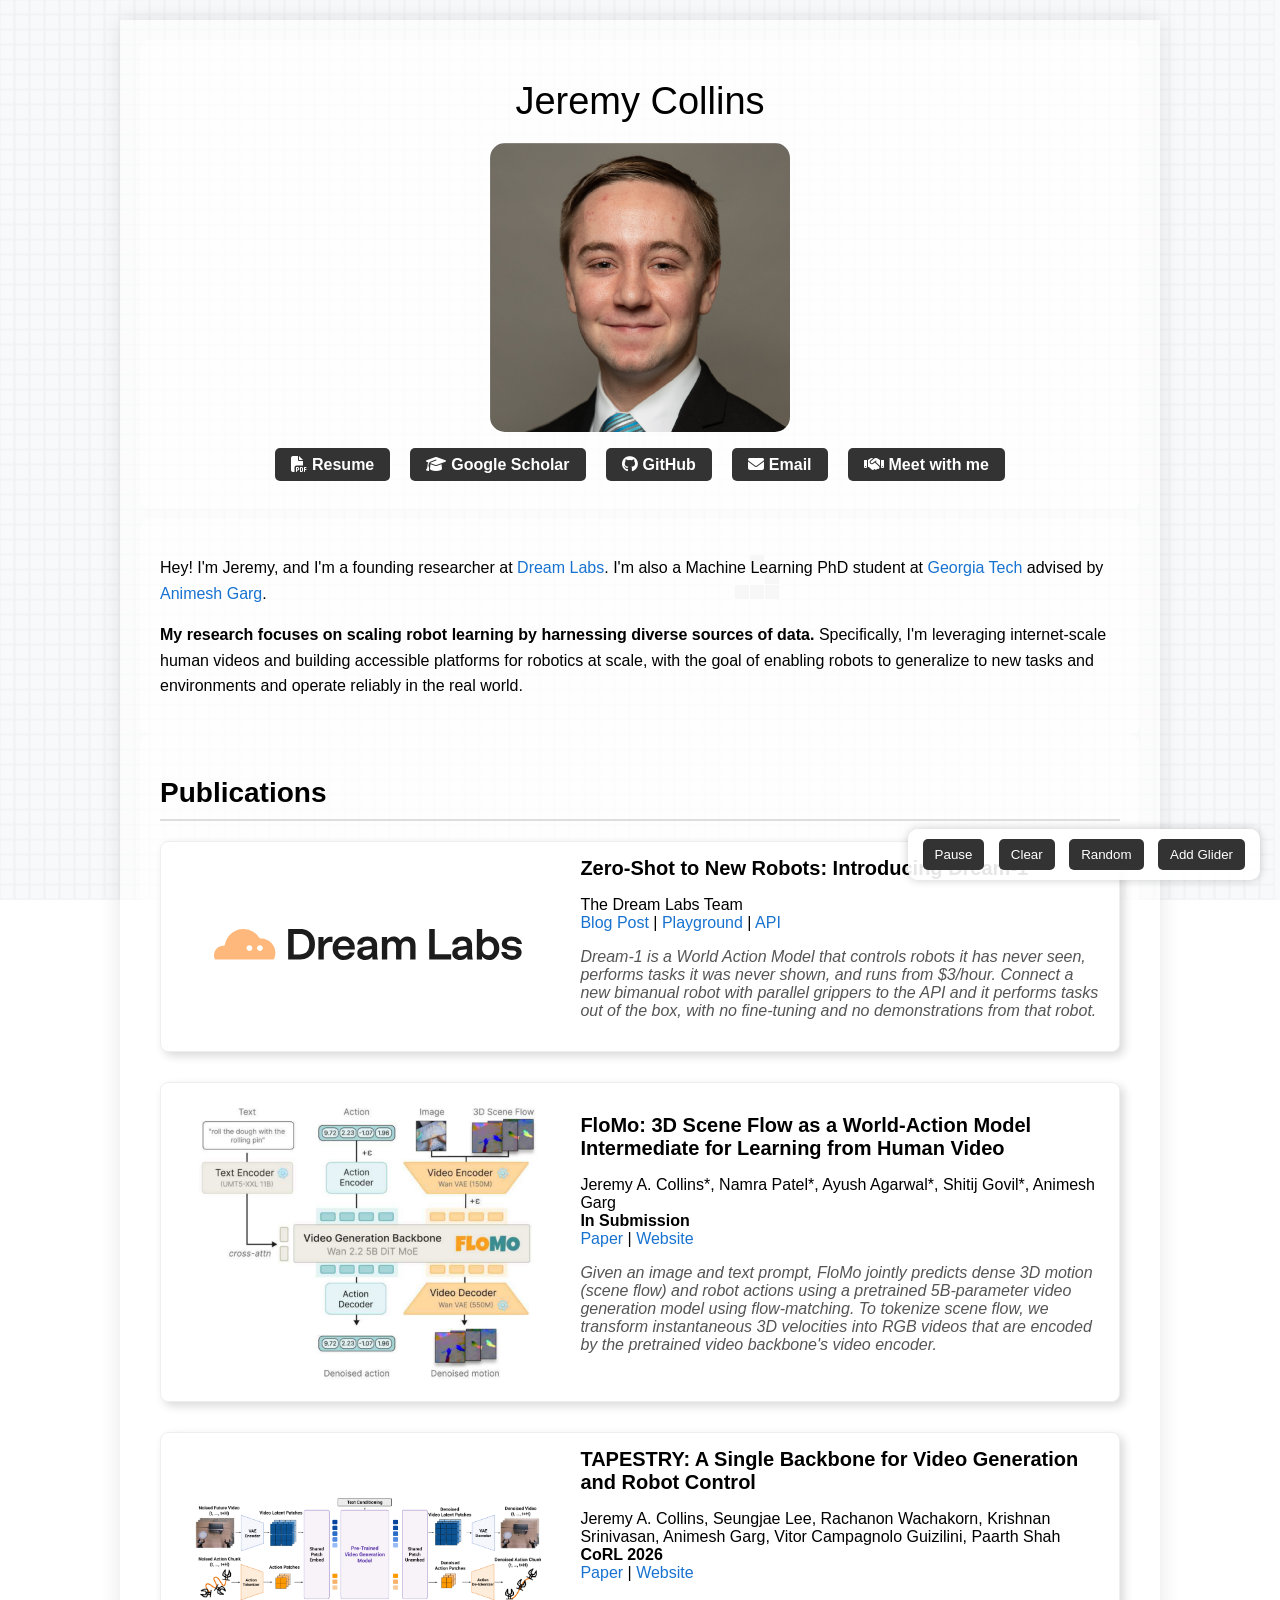
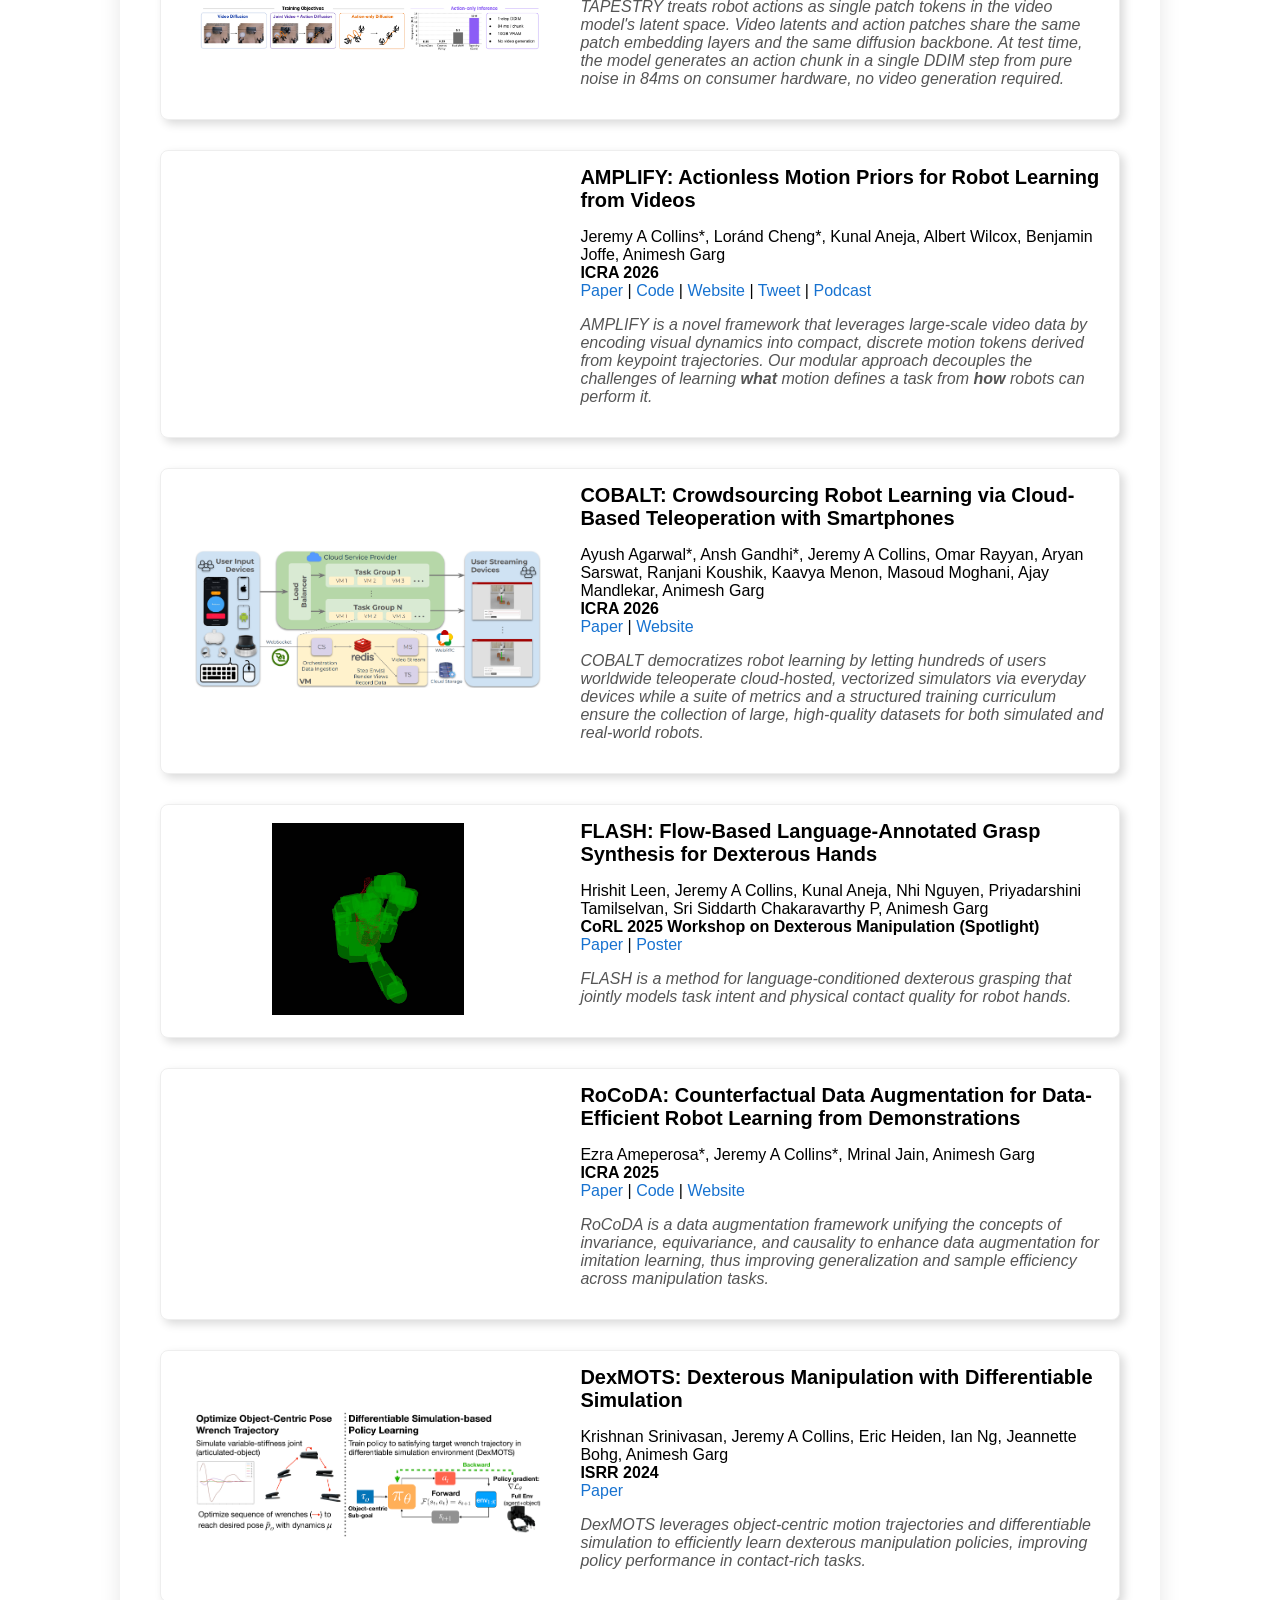
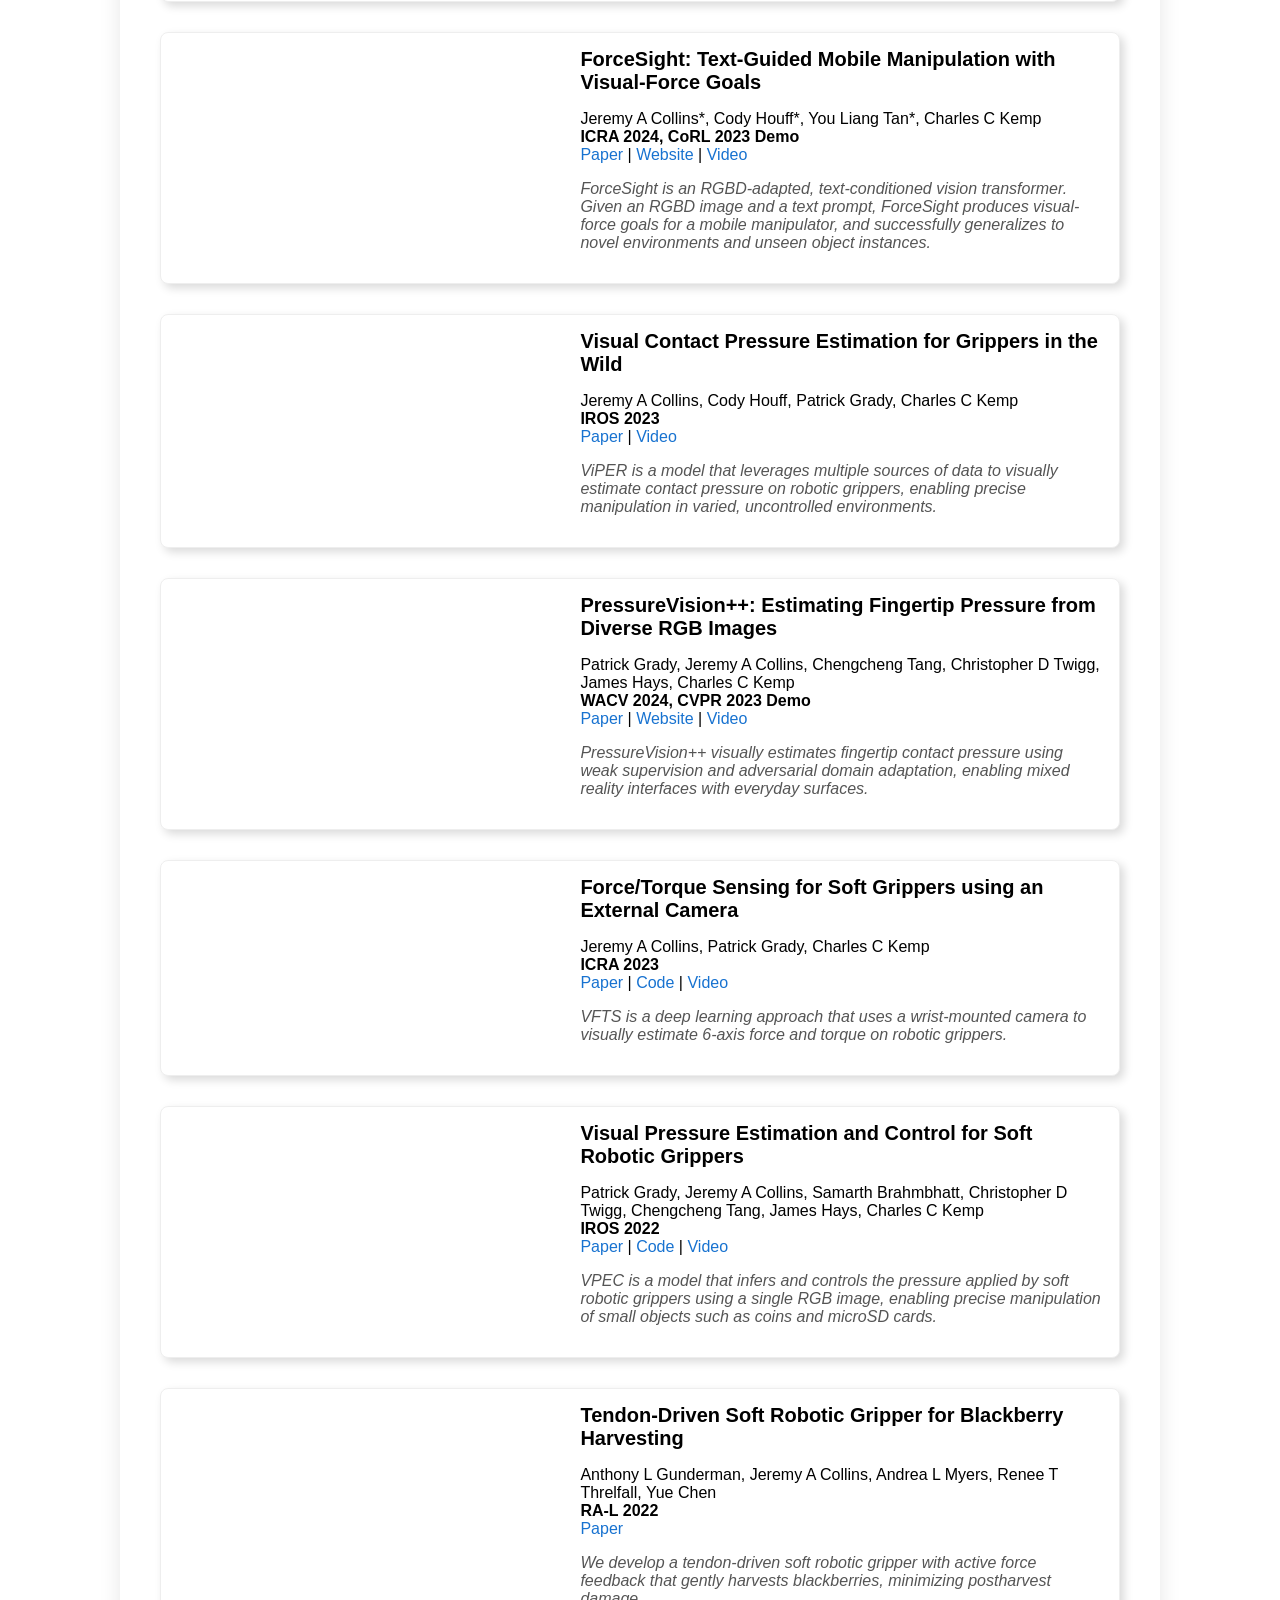
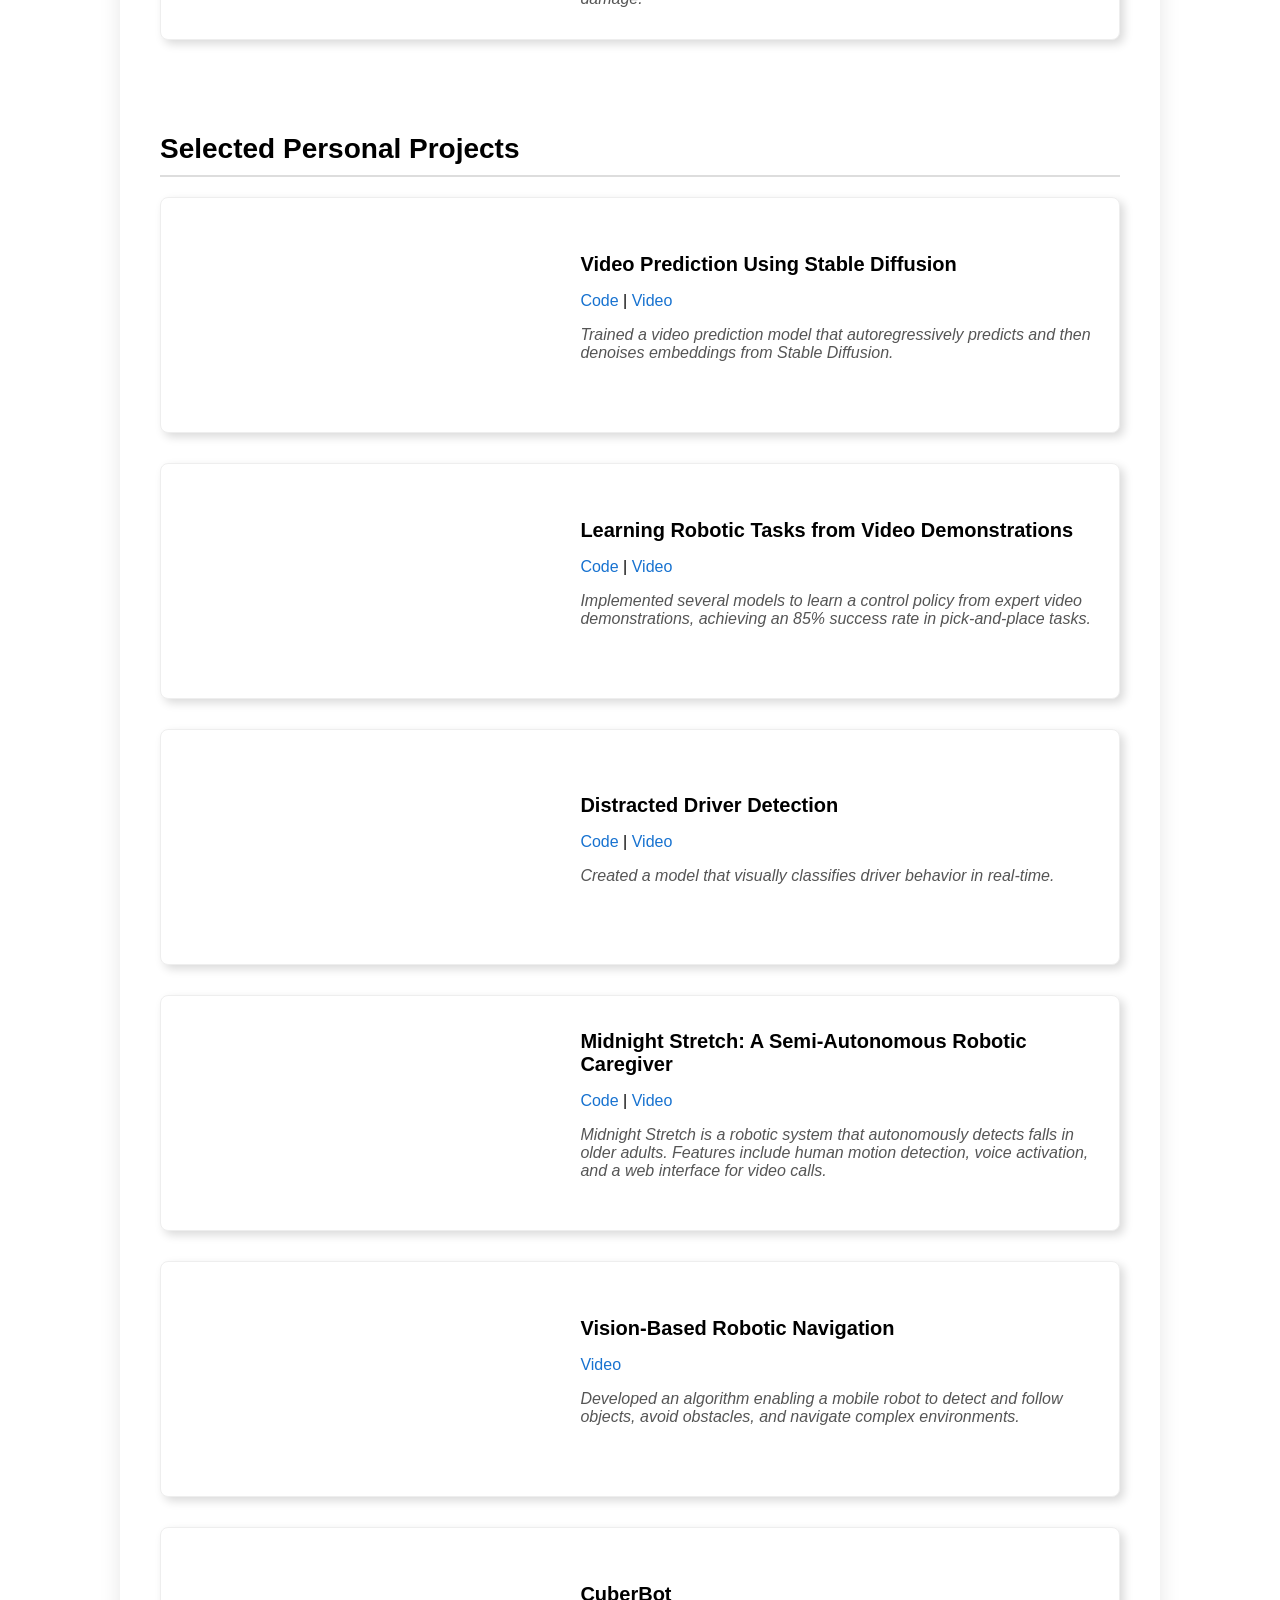
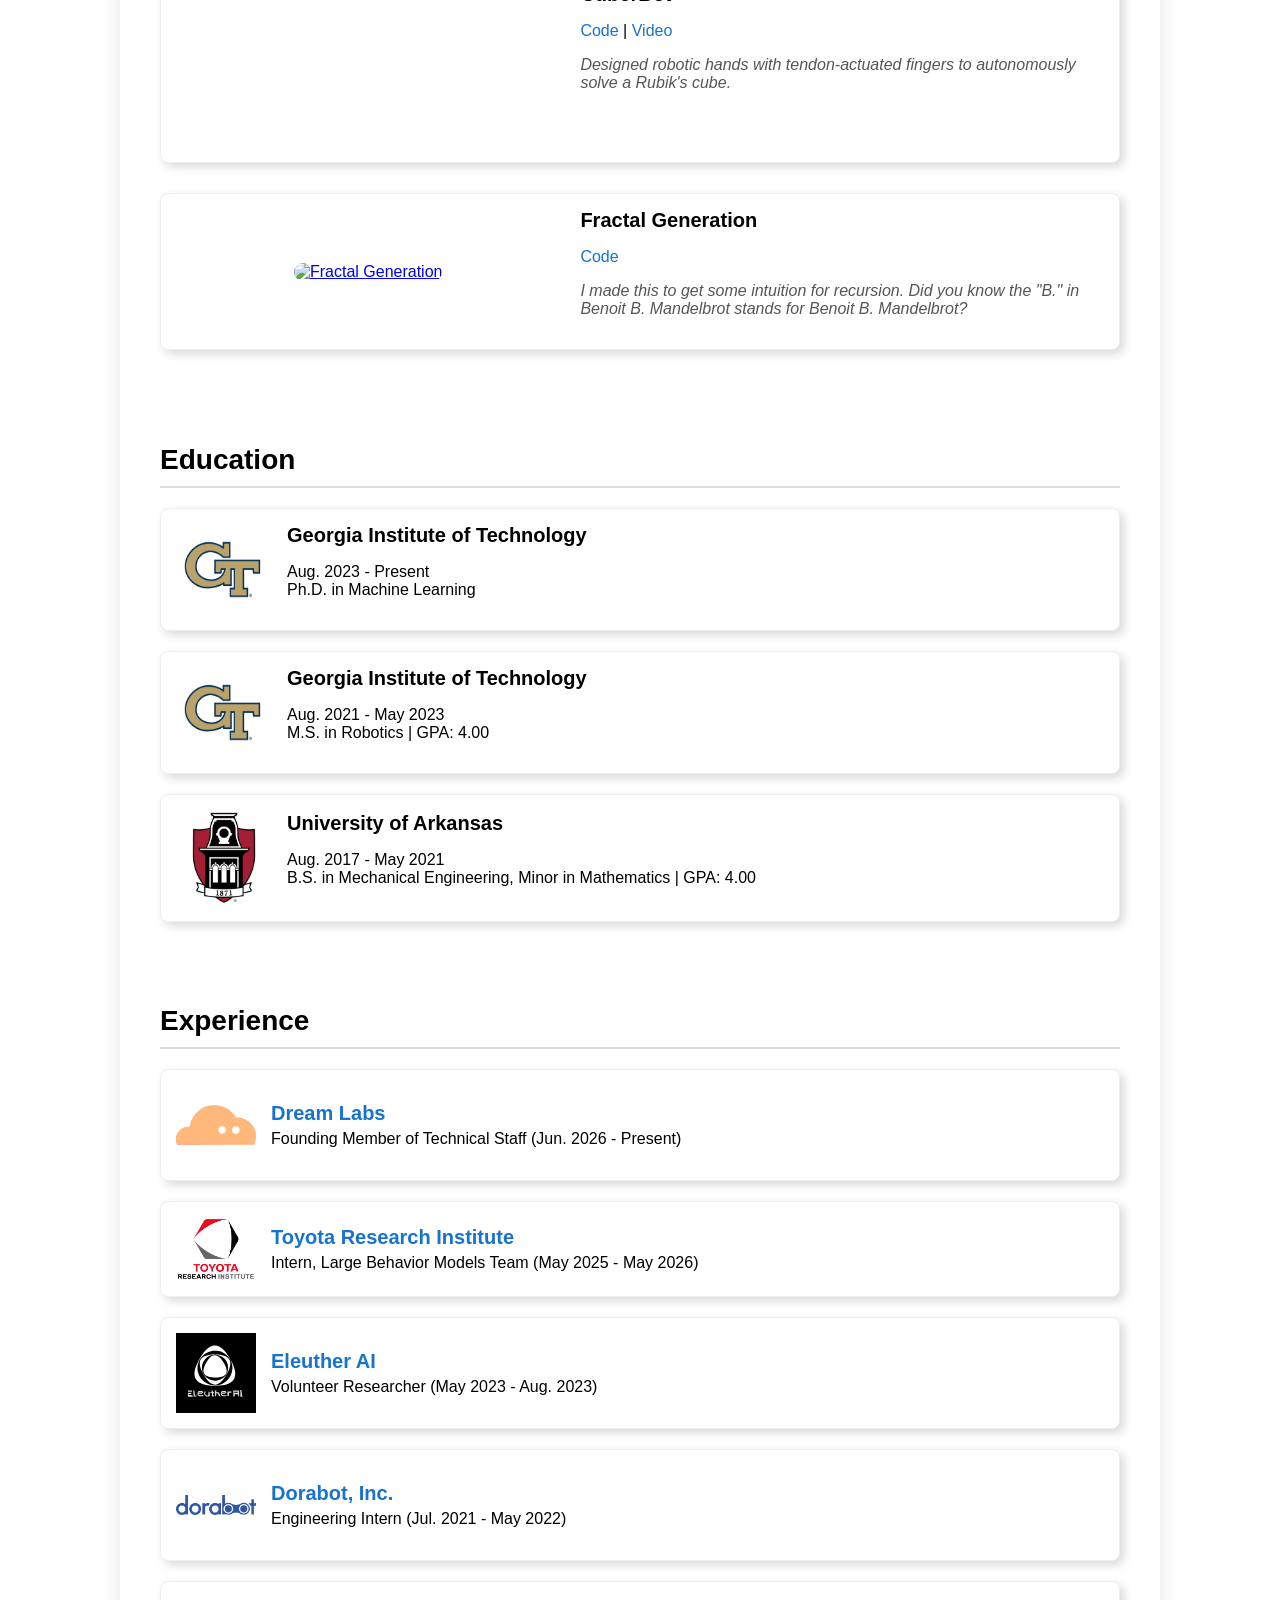
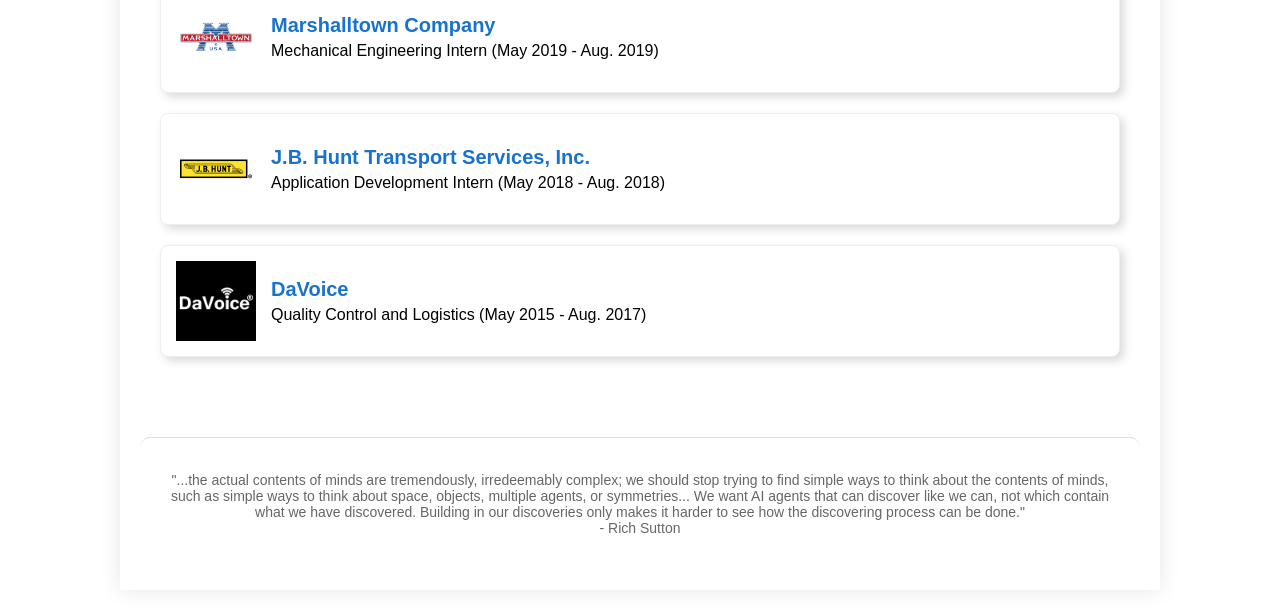
==== commit 69a236db: "Intro: founding researcher at Dream Labs Co-Authored-By: Claude Opus 5.5 <noreply@anthropic.com> Cla" ====
--- a/index.html
+++ b/index.html
@@ -287,7 +287,7 @@
       <!-- About Section -->
       <section id="about">
         <p>
-          Hey! I'm Jeremy, and I'm a founding member of
+          Hey! I'm Jeremy, and I'm a founding researcher at
           <a class="link-accent" href="https://dreamlabs.ai" target="_blank">Dream Labs</a>. I'm also a Machine Learning PhD student at
           <a class="link-accent" href="https://ml.gatech.edu/" target="_blank">Georgia Tech</a> advised by
           <a class="link-accent" href="https://animesh.garg.tech/" target="_blank">Animesh Garg</a>.
